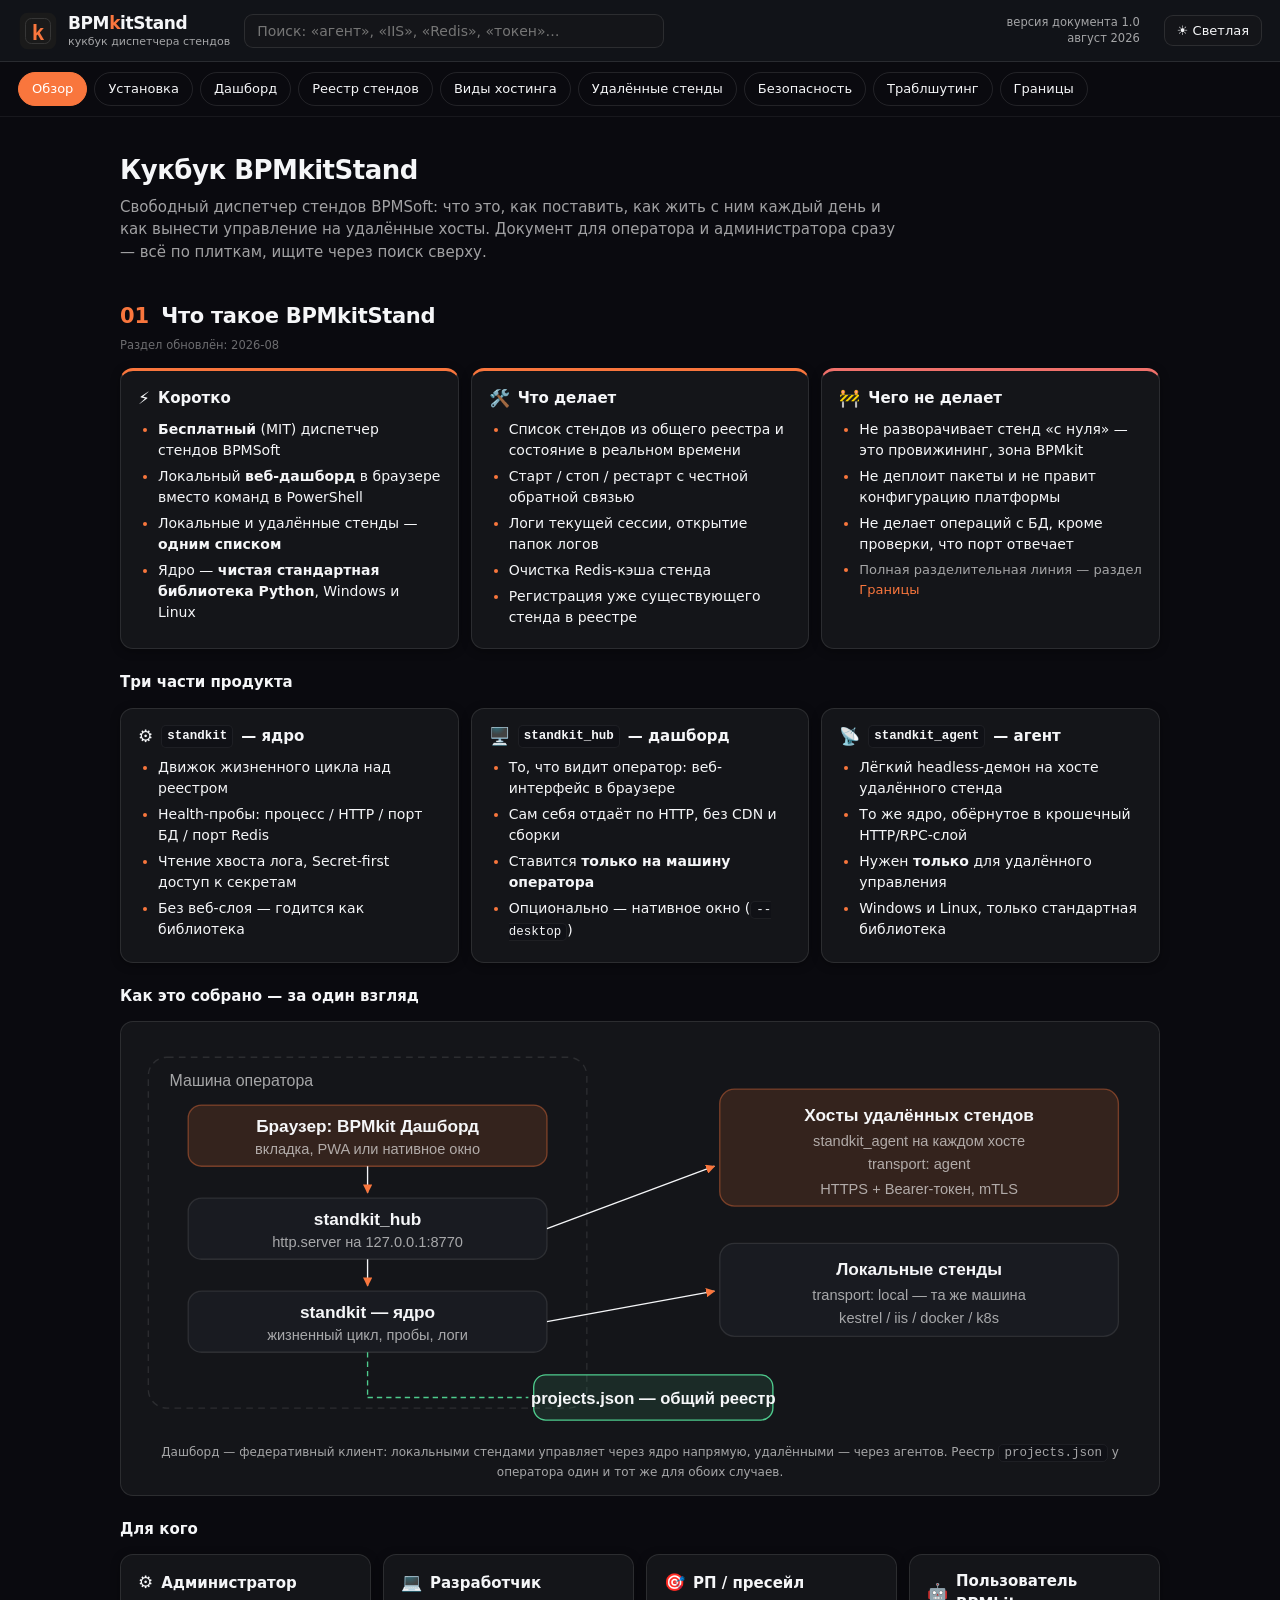
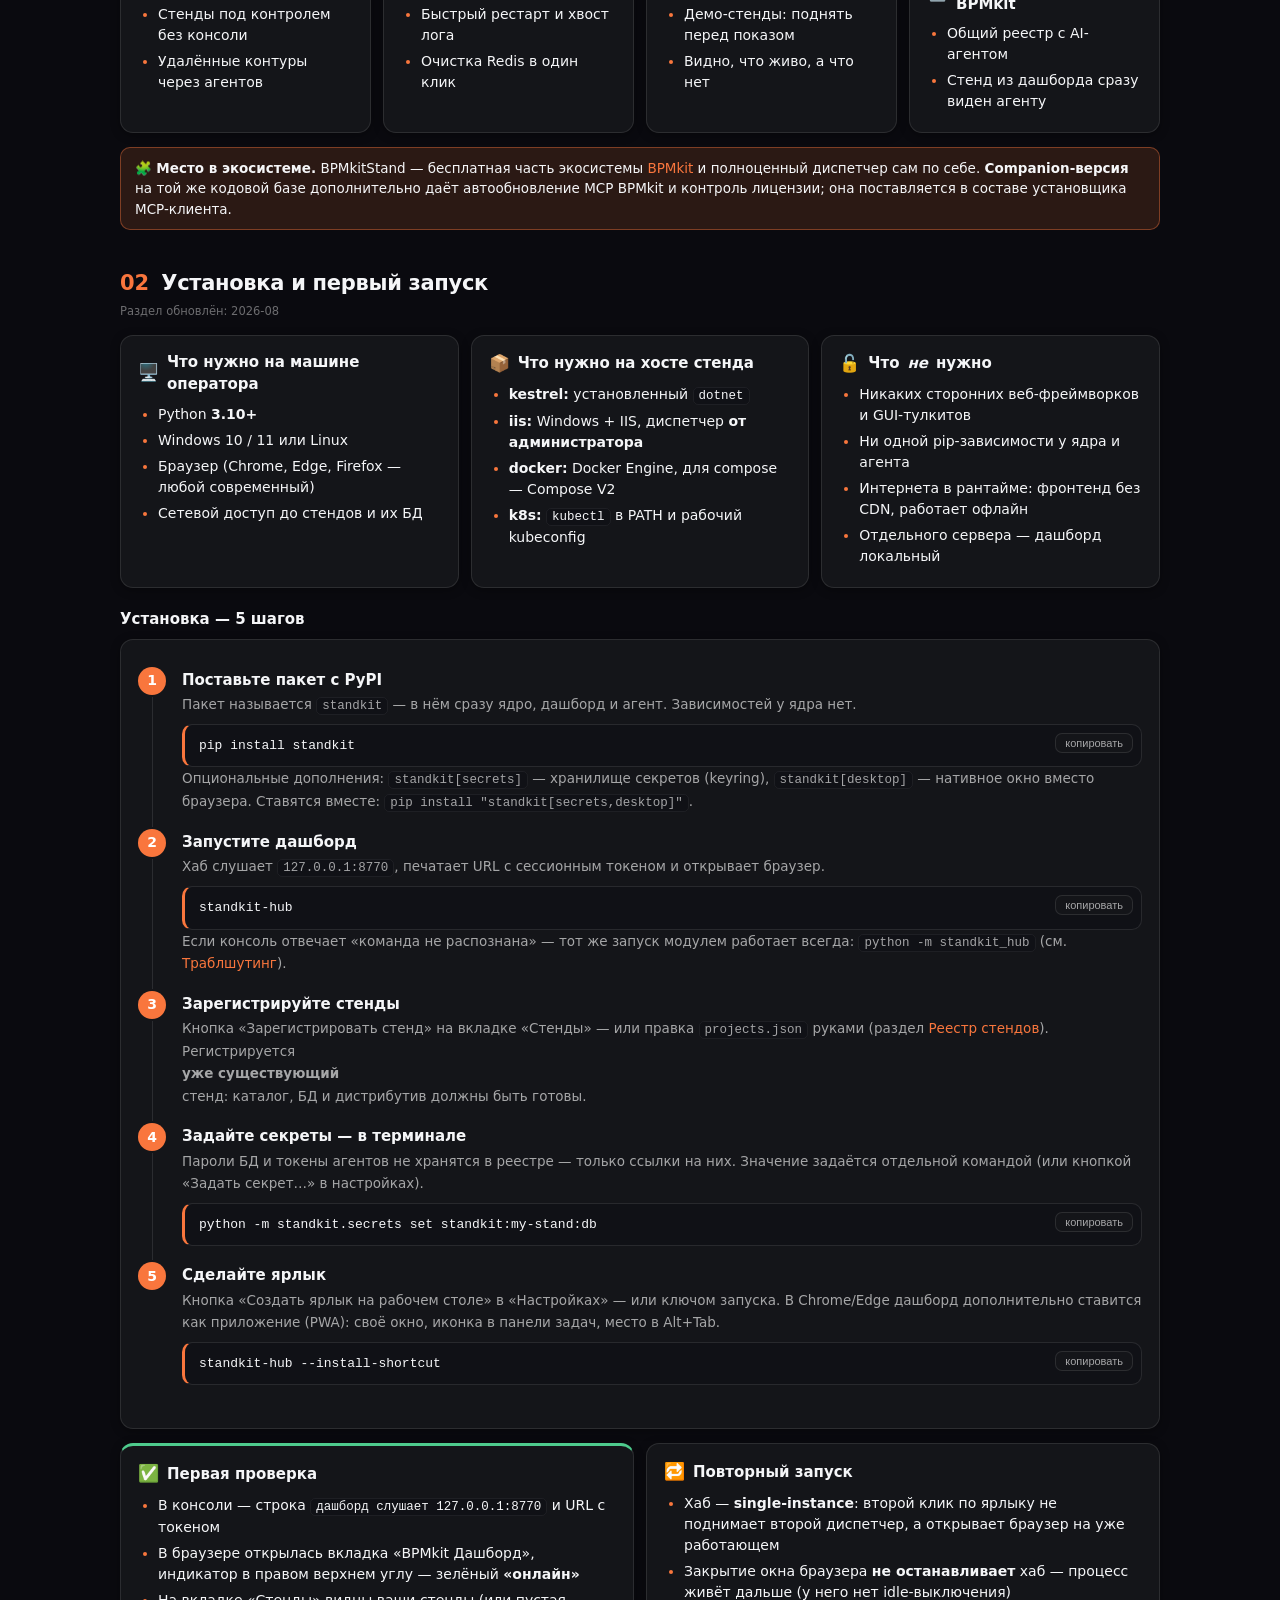
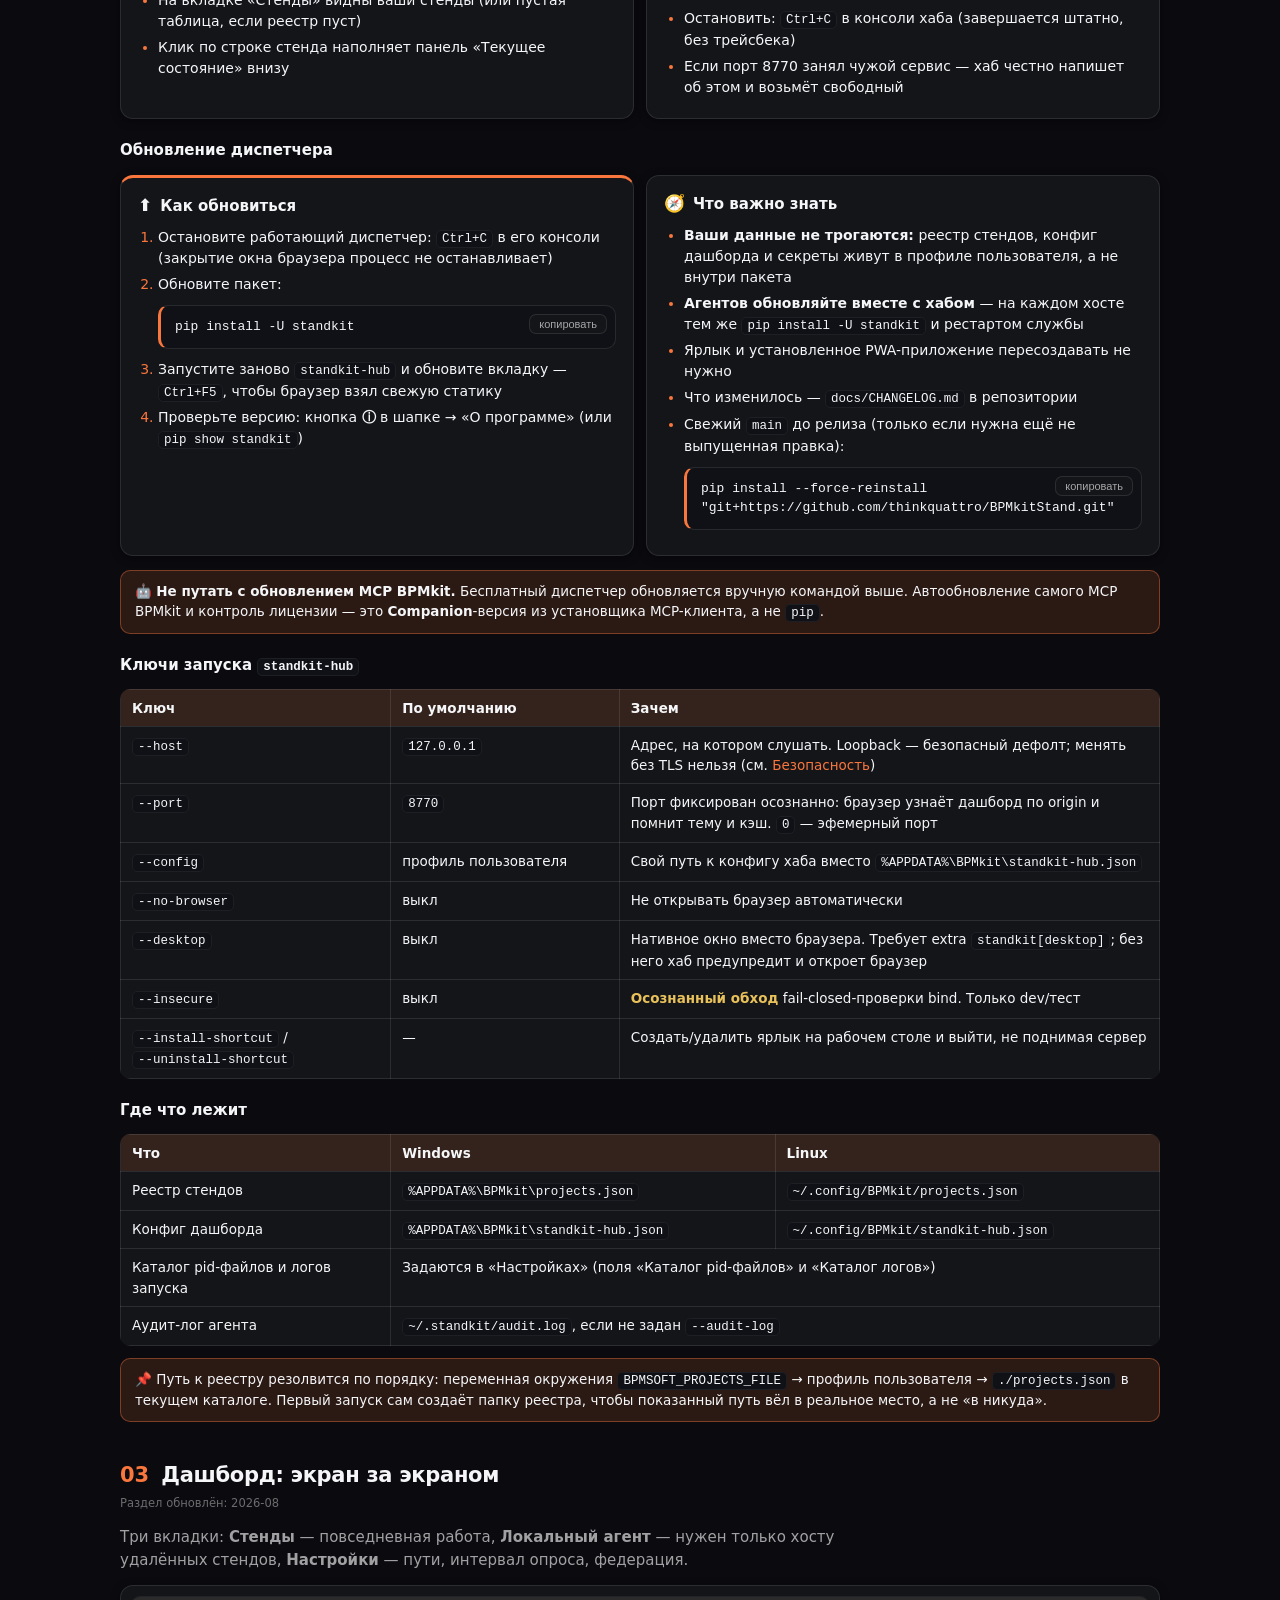
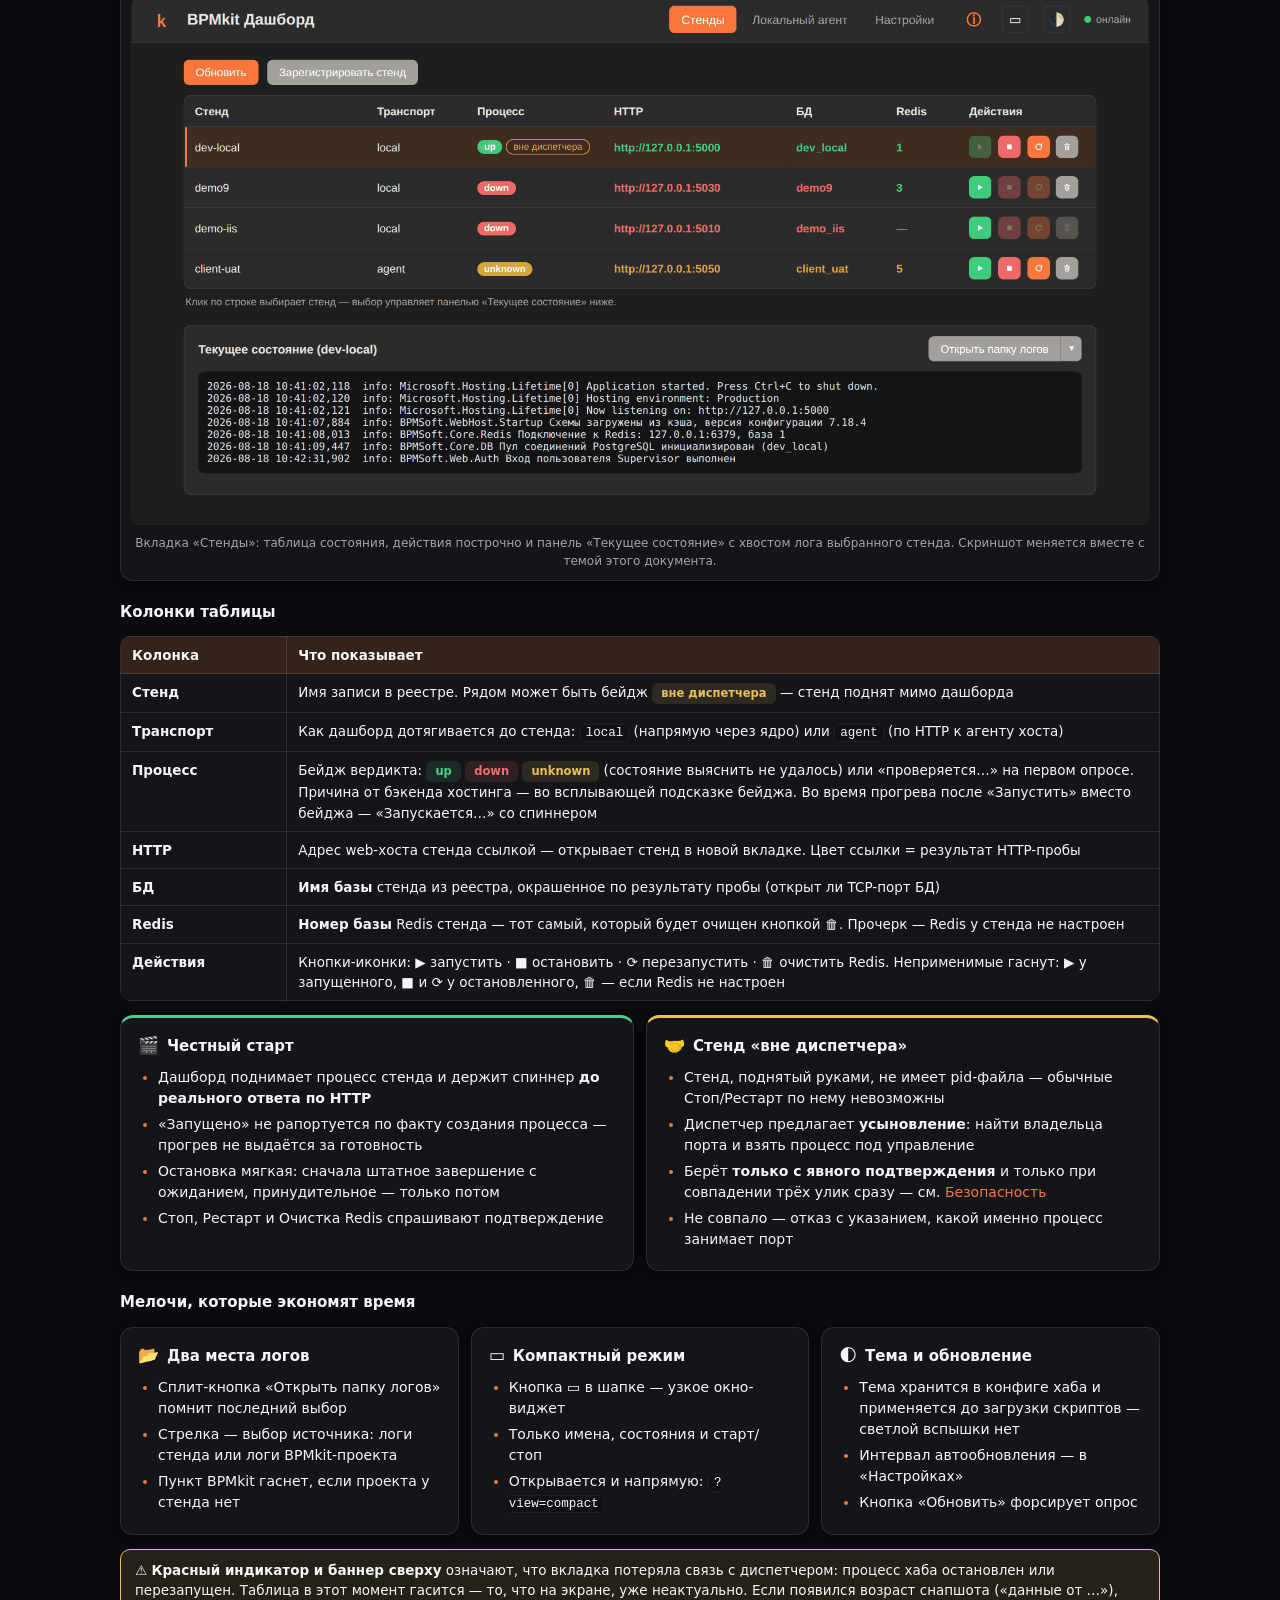
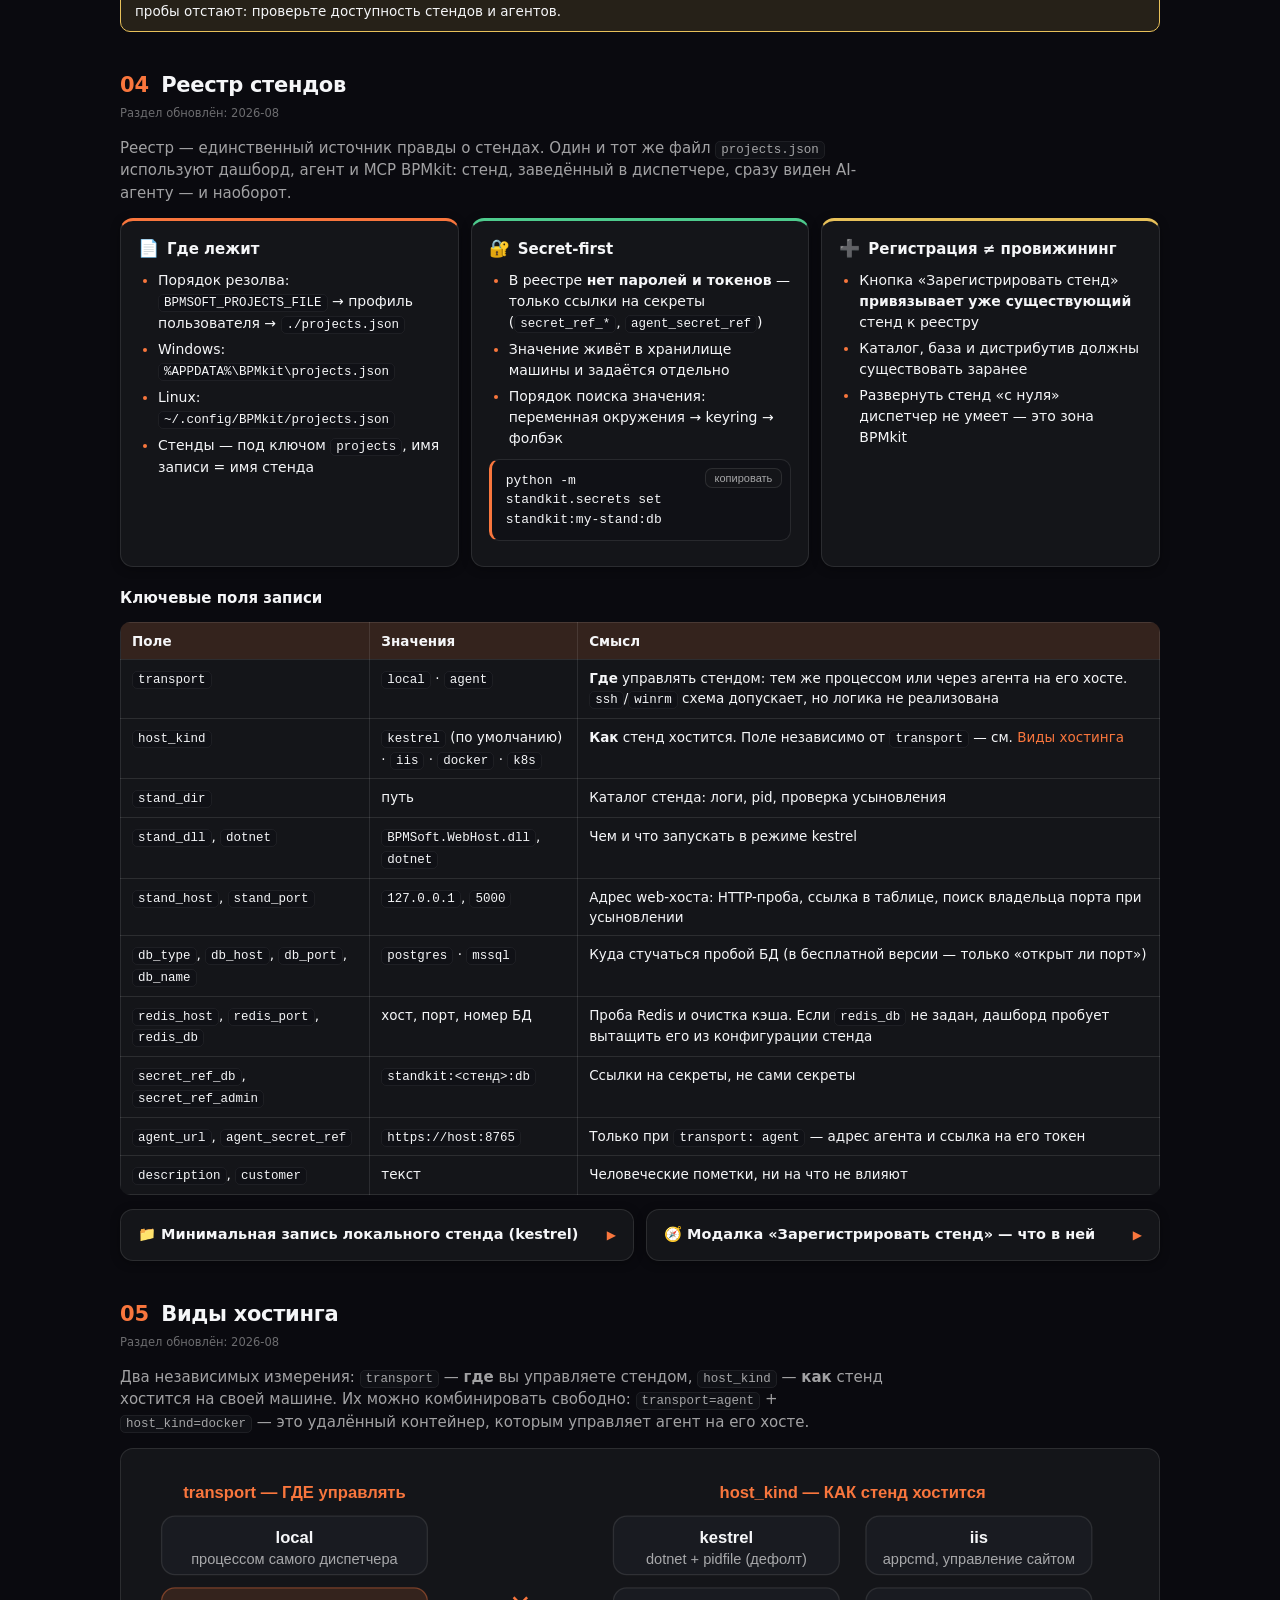
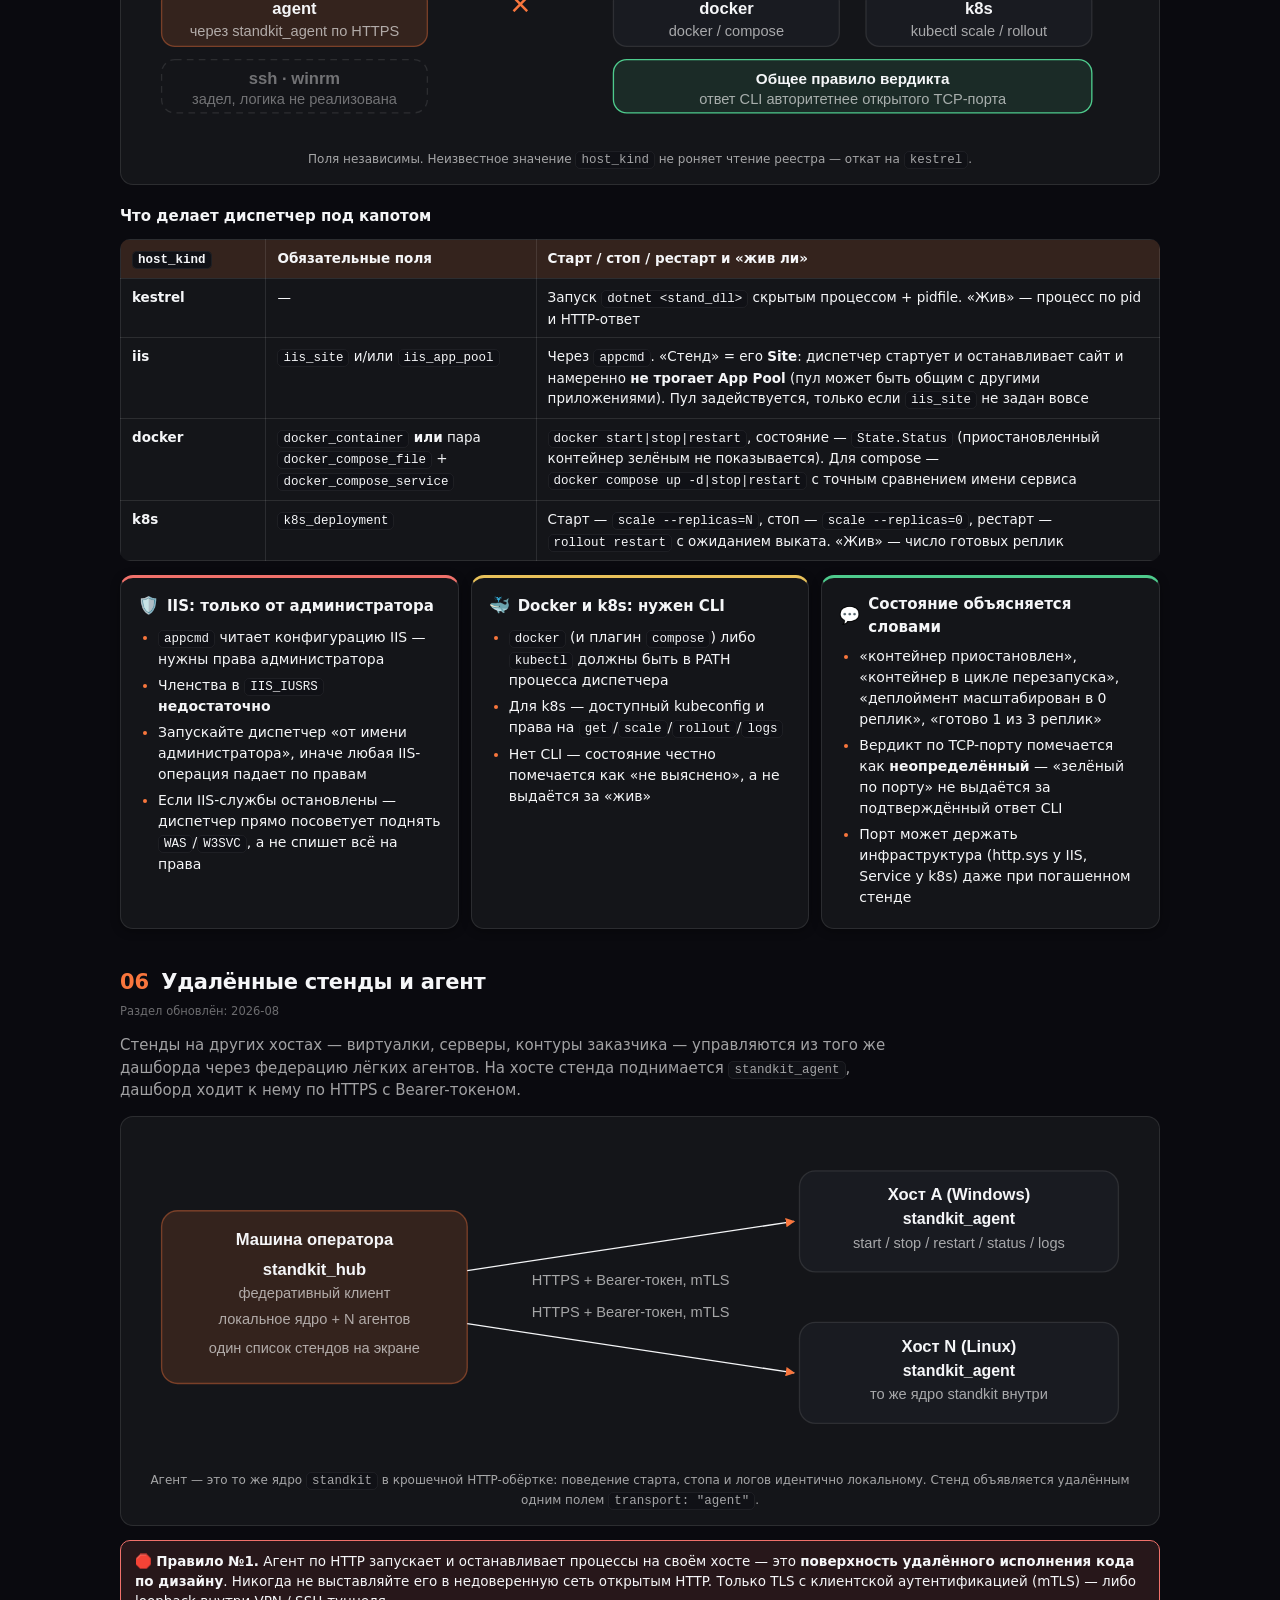
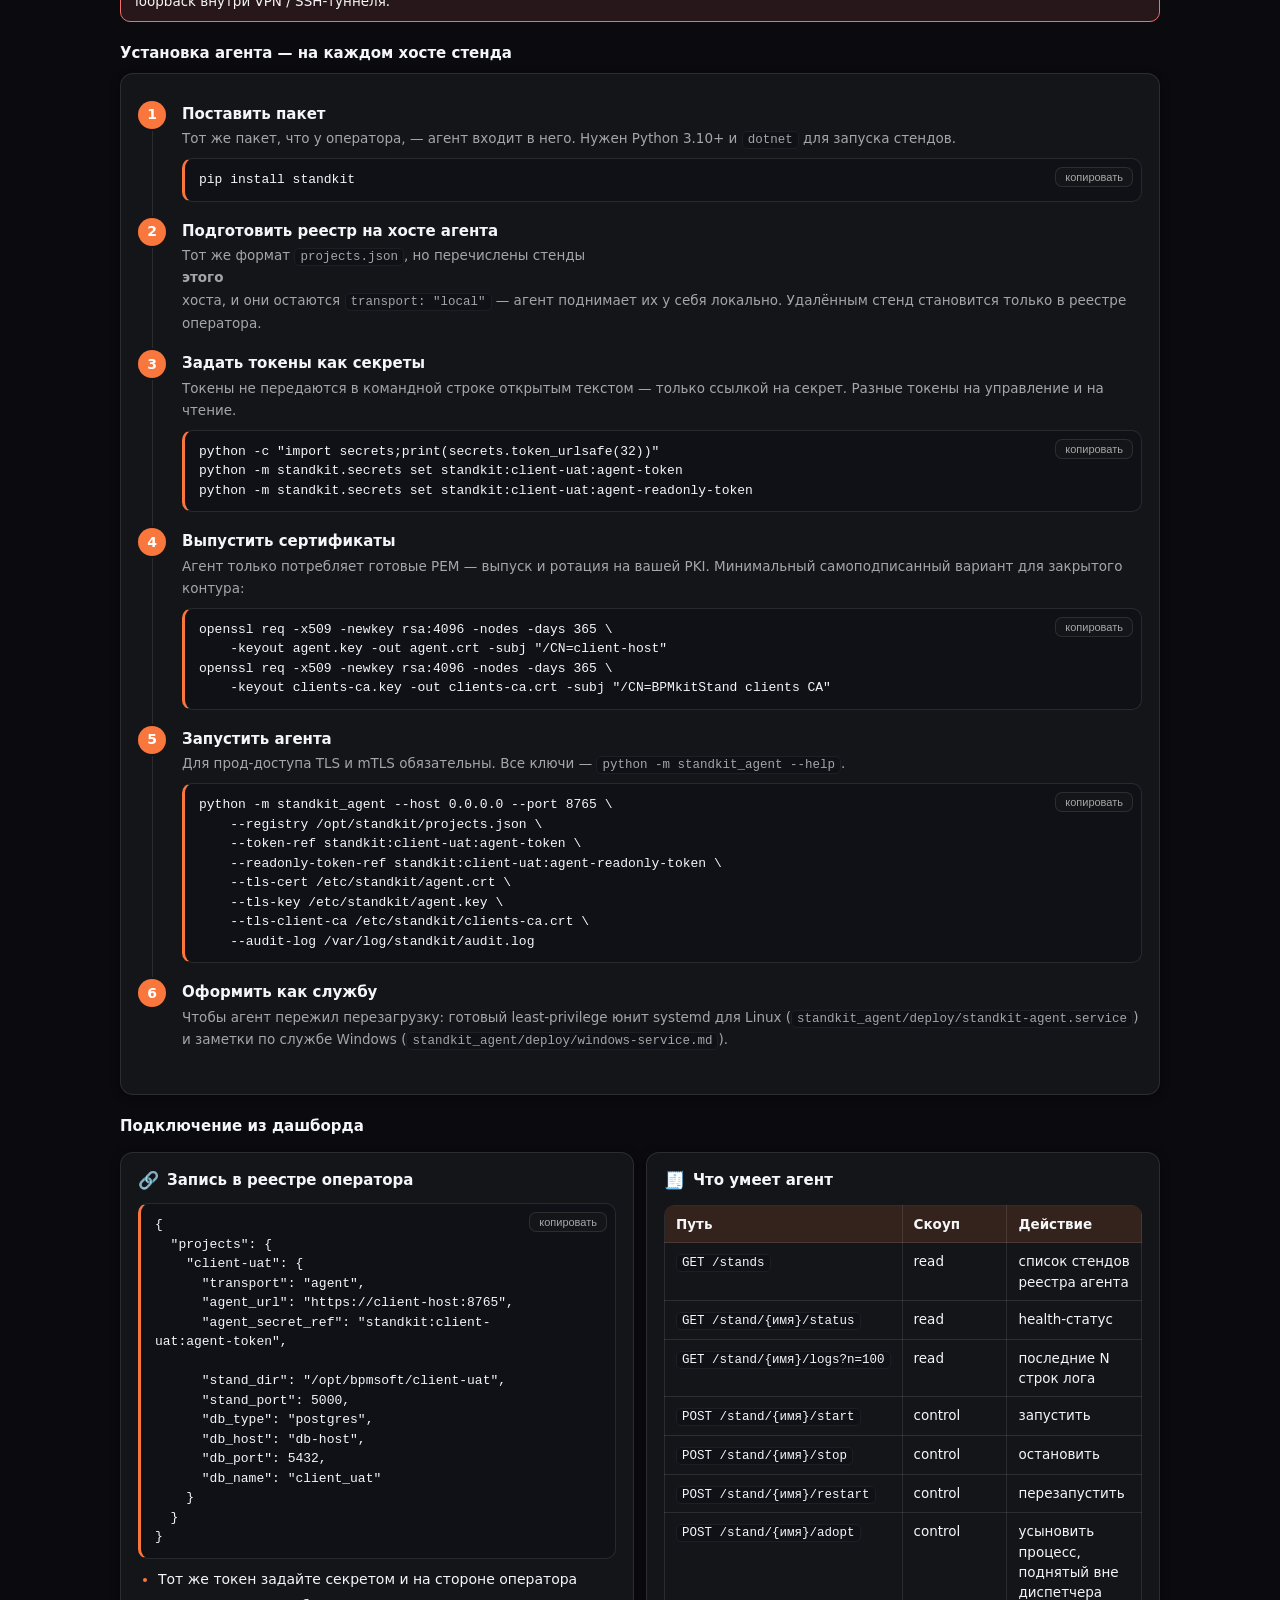
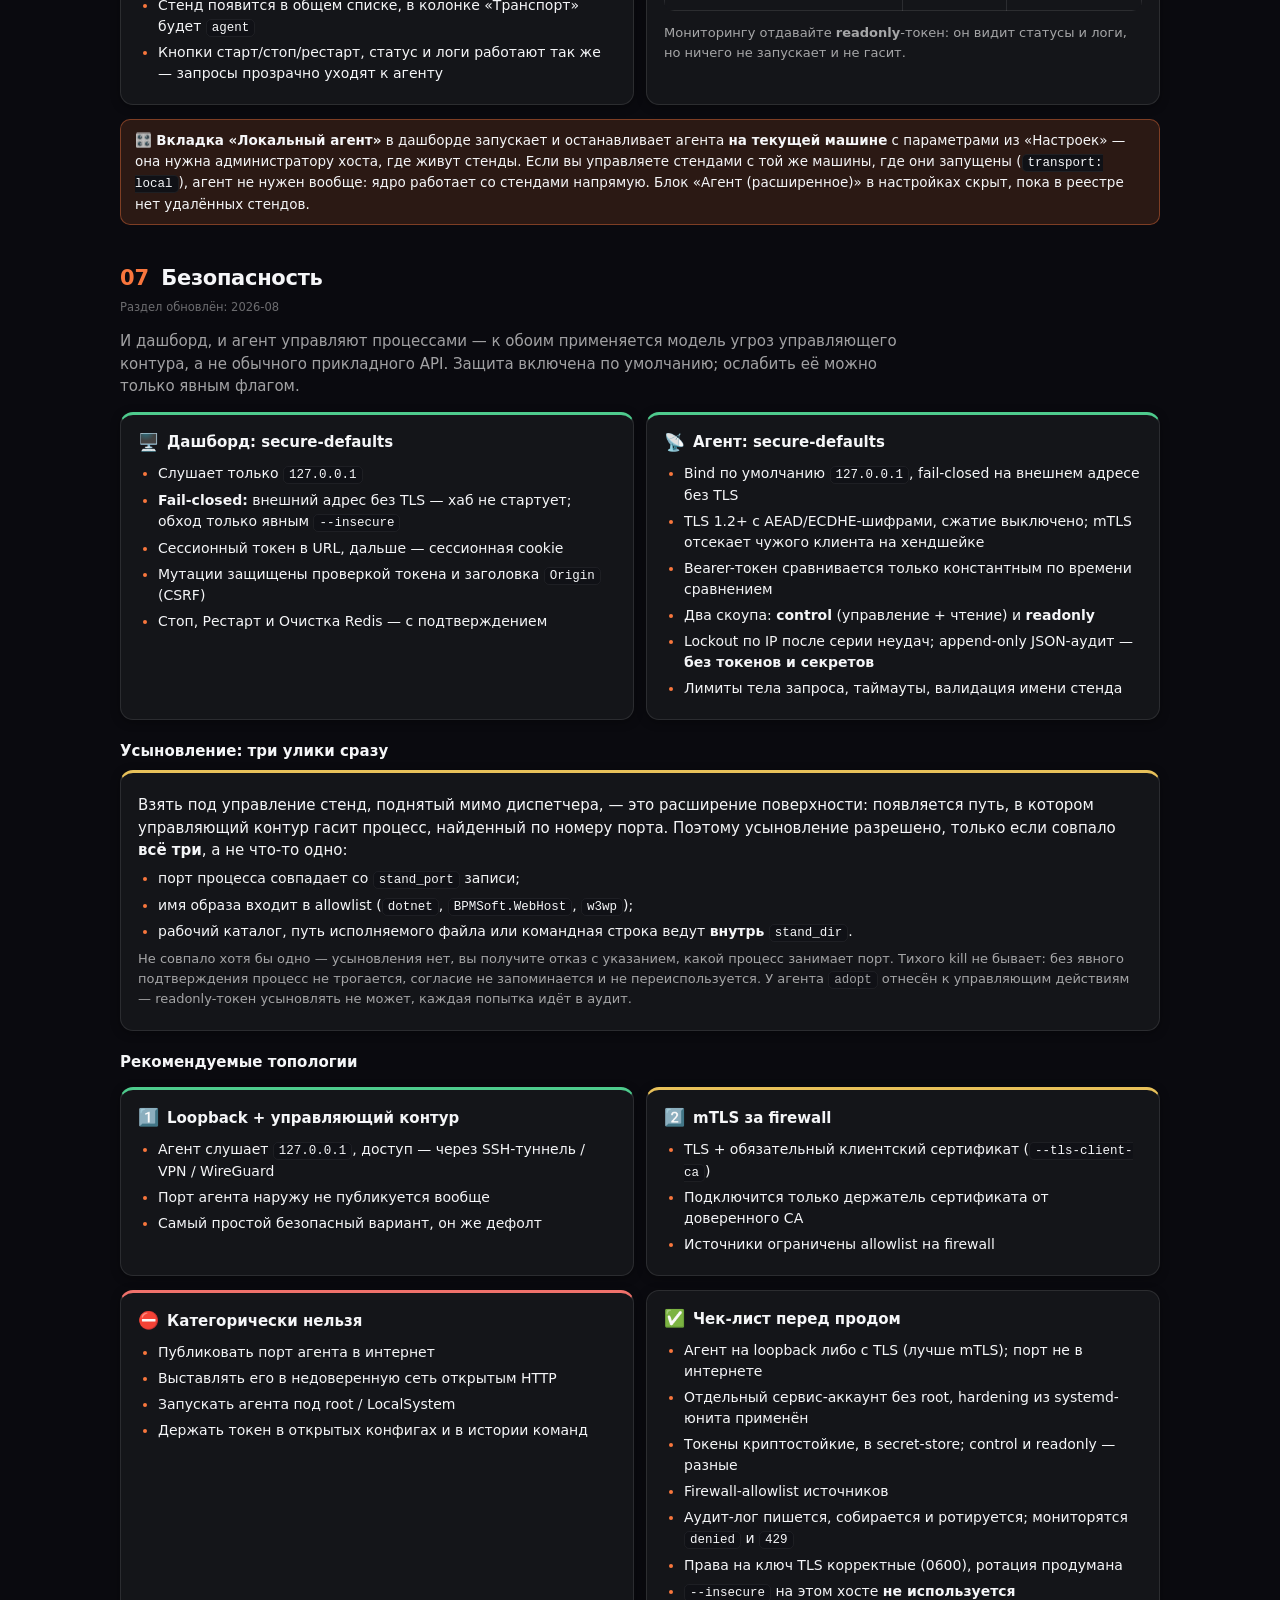
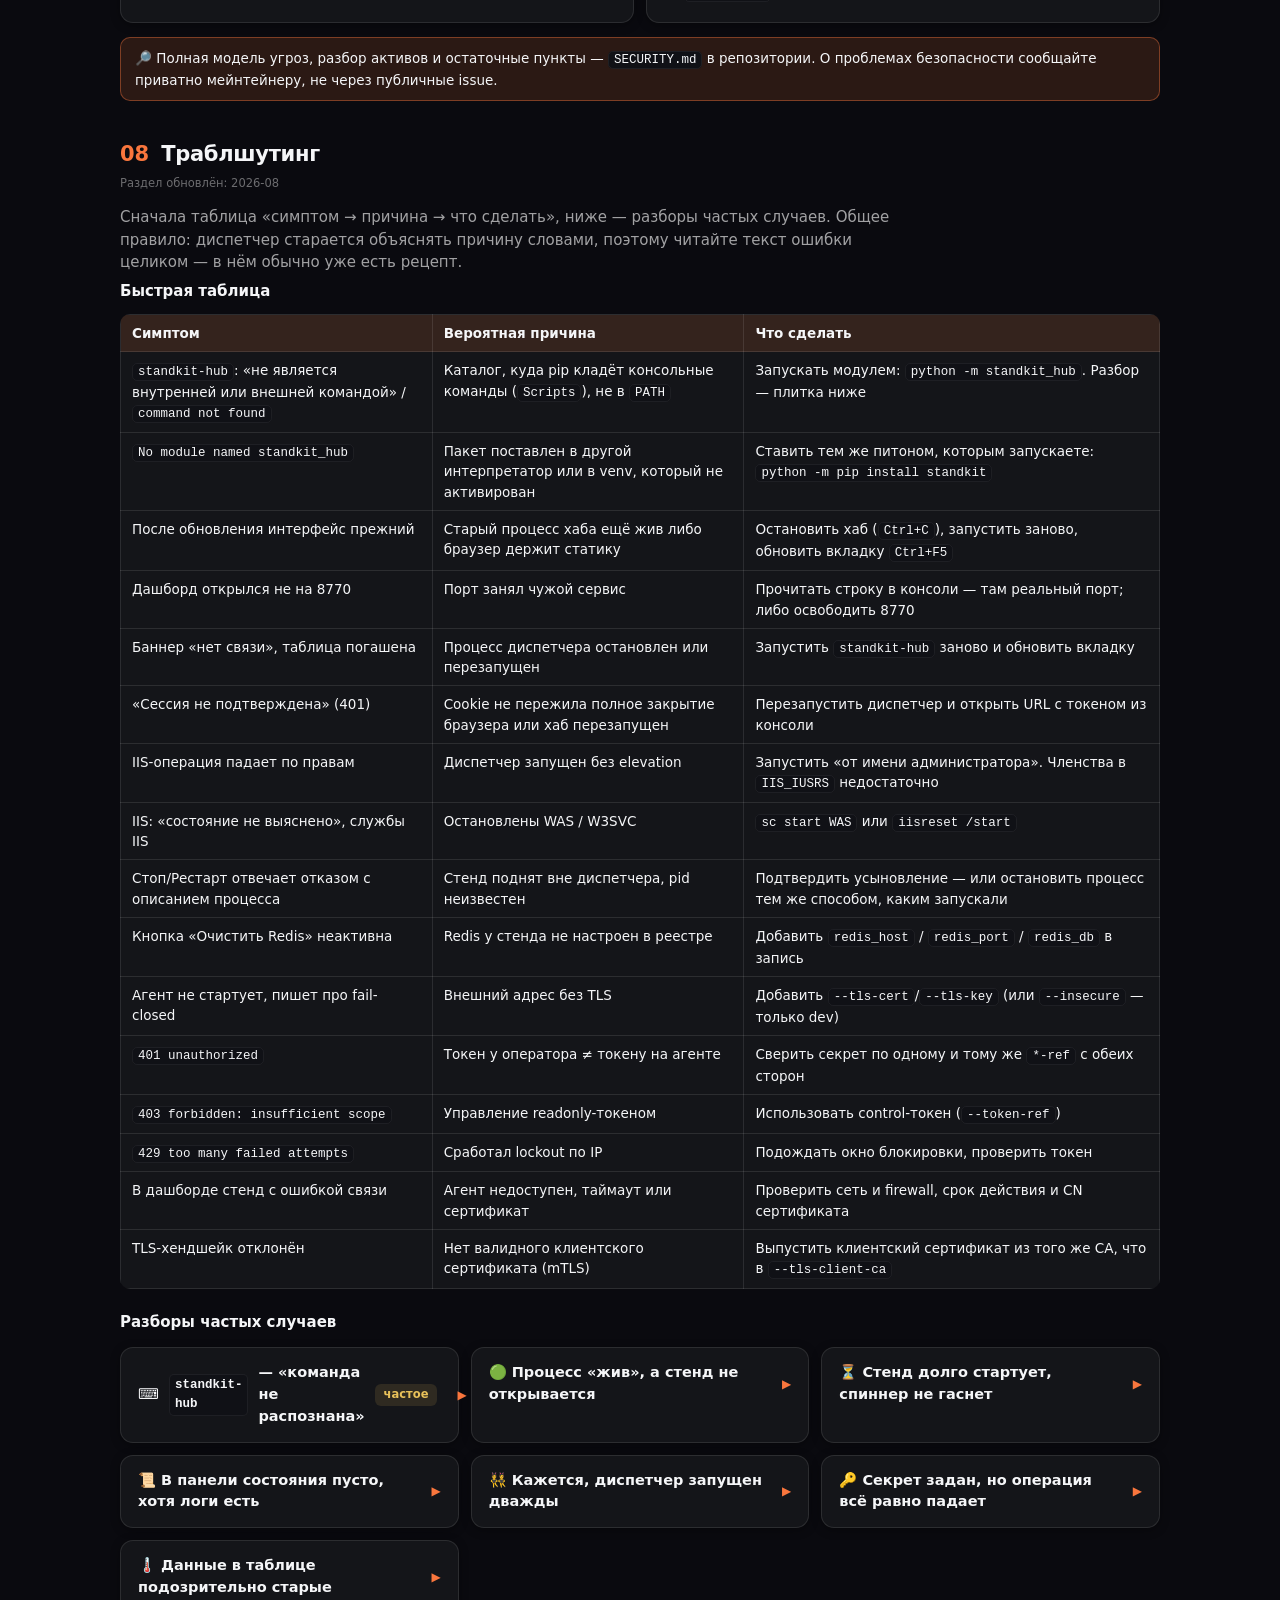
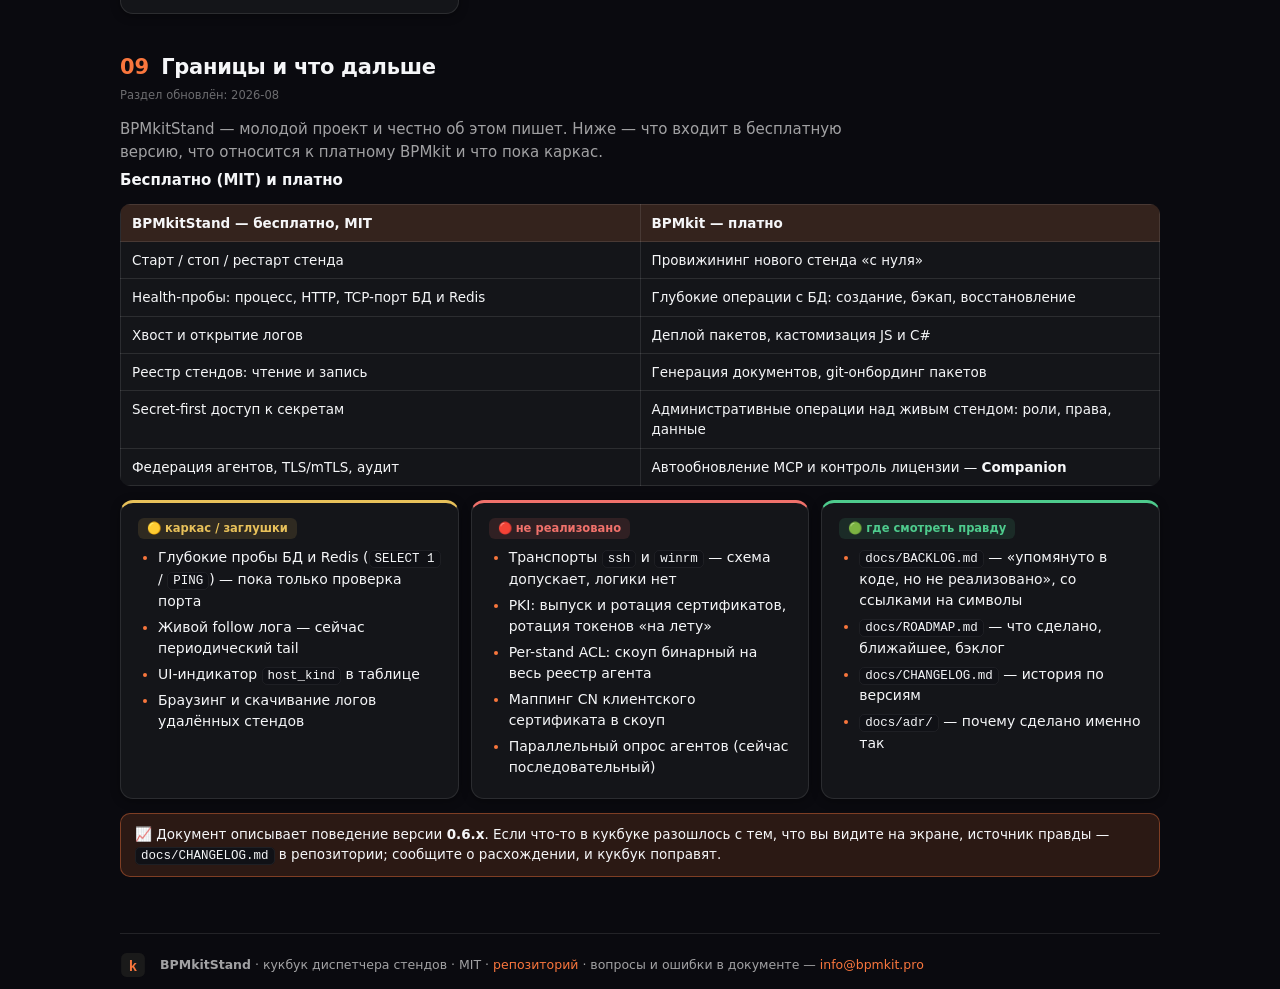
==== docs/cookbook.html @ 2d93d3b9 "docs: кукбук BPMkitStand (docs/cookbook.html) + установка с PyPI в README Standalone-документ в фирм" ====
<!DOCTYPE html>
<html lang="ru" data-theme="dark">
<head>
<meta charset="UTF-8">
<meta name="viewport" content="width=device-width, initial-scale=1">
<title>BPMkitStand — кукбук</title>
<!--
  ═══════════════════════════════════════════════════════════════════
  ПАМЯТКА РЕДАКТОРУ (не видна читателю)

  Standalone-документ: один файл, без внешних зависимостей и CDN.
  Стиль и разметка — те же, что у кукбука пользователя BPMkit
  (BPMkit/docs/cookbook.html): один и тот же набор токенов и классов.

  Каждый раздел — <section class="sec" id="<id>" data-updated="ГГГГ-ММ">.
  Смысловые блоки внутри раздела — плитки: <div class="tile"> или
  раскрываемые <details class="tile">.

  Как править:
  1. Найдите раздел по маркеру  ▼▼▼ SECTION: <id> ▼▼▼  (поиск по файлу).
  2. Внесите правку, обновите data-updated (ГГГГ-ММ) — дата видна читателю.
  3. Новый раздел: скопируйте блок section + пункт в <nav id="chipnav">
     (href="#<id>").
  4. Версия документа — кнопка id="docmeta" в шапке + окно SECTION: modal
     (там же контакты и история изменений).
  5. Фирменные токены — в :root (бренд BPMkit: графит + оранжевый #F9763D).
  6. Блок <div class="prompt"> получает кнопку «копировать» автоматически —
     кладите туда команды и JSON-фрагменты.

  Источники правды при обновлении (репозиторий BPMkitStand):
  README.md · docs/ARCHITECTURE.md · docs/HOSTING.md · docs/REMOTE_STANDS.md
  SECURITY.md · docs/ROADMAP.md · docs/BACKLOG.md · docs/CHANGELOG.md
  ═══════════════════════════════════════════════════════════════════
-->
<style>
  /* ── Токены бренда BPMkit ── */
  :root{
    --bg:#0A0A0F; --bg2:#111318; --panel:#141519; --panel2:#191b21;
    --text:#F5F6F8; --muted:rgba(255,255,255,.62); --dim:rgba(255,255,255,.4);
    --line:rgba(255,255,255,.10); --line2:rgba(255,255,255,.06);
    --accent:#F9763D; --accent-dim:rgba(249,118,61,.14); --accent-line:rgba(249,118,61,.4);
    --code-bg:#101116; --ok:#4ecb8d; --ok-bg:rgba(78,203,141,.12);
    --warn:#e8c15a; --warn-bg:rgba(232,193,90,.12);
    --stop:#f0716b; --stop-bg:rgba(240,113,107,.12);
    --shadow:0 2px 10px rgba(0,0,0,.35);
  }
  [data-theme="light"]{
    --bg:#f6f6f7; --bg2:#ffffff; --panel:#ffffff; --panel2:#fafafa;
    --text:#1a1c22; --muted:#5c6068; --dim:#9a9ea6;
    --line:#e3e4e8; --line2:#ededf0;
    --accent:#e55f1f; --accent-dim:rgba(233,105,44,.10); --accent-line:rgba(233,105,44,.45);
    --code-bg:#f1f2f4; --ok:#1c8f5a; --ok-bg:rgba(28,143,90,.10);
    --warn:#9a7414; --warn-bg:rgba(200,158,40,.12);
    --stop:#c73a32; --stop-bg:rgba(199,58,50,.09);
    --shadow:0 1px 4px rgba(20,20,30,.10);
  }
  *{box-sizing:border-box;margin:0;padding:0}
  html{scroll-behavior:smooth}
  body{background:var(--bg);color:var(--text);line-height:1.5;font-size:15px;
    font-family:Inter,"Segoe UI",system-ui,-apple-system,sans-serif;-webkit-font-smoothing:antialiased}
  a{color:var(--accent);text-decoration:none}
  a:hover{text-decoration:underline}
  ::selection{background:rgba(249,118,61,.3)}

  /* ── Шапка ── */
  header.top{position:sticky;top:0;z-index:30;display:flex;align-items:center;gap:14px;
    padding:10px 18px;background:var(--bg2);border-bottom:1px solid var(--line)}
  .logo{display:flex;align-items:center;gap:10px;flex-shrink:0}
  .logo svg{display:block}
  .logo .lt{font-weight:600;font-size:17px;letter-spacing:-.4px;white-space:nowrap}
  .logo .lt b{color:var(--accent);font-weight:600}
  .logo .sub{font-size:11px;color:var(--muted);display:block;margin-top:-2px}
  #filter{flex:1;max-width:420px;padding:8px 12px;border:1px solid var(--line);border-radius:9px;
    background:var(--panel);color:var(--text);font-size:14px;font-family:inherit}
  #filter:focus{outline:none;border-color:var(--accent-line)}
  #filterInfo{font-size:12px;color:var(--muted);white-space:nowrap}
  #docmeta{margin-left:auto;font-size:11.5px;color:var(--muted);text-align:right;line-height:1.35;
    background:none;border:1px solid transparent;border-radius:9px;padding:4px 9px;cursor:pointer;font-family:inherit}
  #docmeta:hover{border-color:var(--accent-line);color:var(--accent)}

  /* ── Модальное окно «О документе» ── */
  #modalOverlay{position:fixed;inset:0;z-index:50;background:rgba(0,0,0,.55);
    display:none;align-items:center;justify-content:center;padding:20px}
  #modalOverlay.open{display:flex}
  #modal{background:var(--panel);border:1px solid var(--line);border-radius:16px;
    max-width:560px;width:100%;max-height:85vh;overflow-y:auto;padding:22px 24px;box-shadow:0 8px 40px rgba(0,0,0,.5)}
  #modal h2{font-size:18px;display:flex;align-items:center;gap:10px}
  #modal .mclose{margin-left:auto;border:1px solid var(--line);background:none;color:var(--muted);
    border-radius:8px;width:30px;height:30px;cursor:pointer;font-size:15px;font-family:inherit}
  #modal .mclose:hover{color:var(--accent);border-color:var(--accent-line)}
  #modal .mver{font-size:12.5px;color:var(--muted);margin:4px 0 14px}
  #modal .mrow{display:flex;gap:10px;align-items:baseline;padding:7px 0;border-top:1px solid var(--line2);font-size:14px}
  #modal .mrow .mk{color:var(--muted);width:110px;flex-shrink:0;font-size:13px}
  #modal h3{margin:18px 0 6px;font-size:14px}
  #themeBtn{border:1px solid var(--line);background:var(--panel);color:var(--text);
    border-radius:9px;padding:7px 12px;cursor:pointer;font-size:13px;font-family:inherit;flex-shrink:0}
  #themeBtn:hover{border-color:var(--accent-line)}

  /* ── Чип-навигация ── */
  #chipnav{position:sticky;top:55px;z-index:25;display:flex;flex-wrap:wrap;gap:7px;
    padding:10px 18px;background:var(--bg);border-bottom:1px solid var(--line2)}
  #chipnav a{padding:6px 13px;border:1px solid var(--line);border-radius:999px;
    color:var(--text);font-size:13px;white-space:nowrap}
  #chipnav a:hover{border-color:var(--accent-line);text-decoration:none}
  #chipnav a.active{background:var(--accent);border-color:var(--accent);color:#fff}
  #chipnav a.hidden{display:none}

  /* ── Каркас ── */
  main{max-width:1080px;margin:0 auto;padding:8px 20px 80px}
  section.sec{margin-top:38px;scroll-margin-top:110px}
  section.sec.hidden,.tile.hidden{display:none}
  h1{font-size:26px;letter-spacing:-.5px;margin:26px 0 6px}
  h2{font-size:21px;letter-spacing:-.3px;margin:0}
  h3{font-size:15px;margin:0 0 8px}
  .sechead{display:flex;align-items:baseline;gap:12px;flex-wrap:wrap;margin-bottom:4px}
  .sechead .num{color:var(--accent);font-weight:700;font-size:21px}
  .secmeta{font-size:11.5px;color:var(--dim);margin-bottom:14px}
  .lead{color:var(--muted);font-size:15px;max-width:780px}
  p{margin:6px 0}

  /* ── Сетки и плитки ── */
  .grid{display:grid;gap:12px;margin:14px 0}
  .g2{grid-template-columns:repeat(auto-fit,minmax(300px,1fr))}
  .g3{grid-template-columns:repeat(auto-fit,minmax(240px,1fr))}
  .g4{grid-template-columns:repeat(auto-fit,minmax(210px,1fr))}
  .tile{background:var(--panel);border:1px solid var(--line);border-radius:13px;
    padding:15px 17px;box-shadow:var(--shadow)}
  .tile h3{display:flex;align-items:center;gap:8px}
  .tile .ico{font-size:17px}
  .tile ul,.tile ol{margin:6px 0 2px;padding-left:20px}
  .tile li{margin:5px 0;font-size:14px}
  .tile li::marker{color:var(--accent)}
  .tile .tmuted{color:var(--muted);font-size:13px}
  .tile.ok{border-top:3px solid var(--ok)}
  .tile.warn{border-top:3px solid var(--warn)}
  .tile.stop{border-top:3px solid var(--stop)}
  .tile.acc{border-top:3px solid var(--accent)}

  /* раскрываемые плитки */
  details.tile{padding:0}
  details.tile summary{list-style:none;cursor:pointer;padding:14px 17px;display:flex;
    align-items:center;gap:10px;font-weight:600;font-size:14.5px}
  details.tile summary::-webkit-details-marker{display:none}
  details.tile summary .chev{margin-left:auto;color:var(--accent);transition:transform .15s;font-size:12px}
  details.tile[open] summary .chev{transform:rotate(90deg)}
  details.tile summary .badge{margin-left:auto}
  details.tile summary .badge+.chev{margin-left:10px}
  details.tile .body{padding:0 17px 14px}
  details.tile[open]{background:var(--panel2)}

  /* ── Бейджи ── */
  .badge{display:inline-block;font-size:11.5px;font-weight:600;border-radius:6px;
    padding:2px 9px;white-space:nowrap}
  .b-ok{background:var(--ok-bg);color:var(--ok)}
  .b-warn{background:var(--warn-bg);color:var(--warn)}
  .b-stop{background:var(--stop-bg);color:var(--stop)}
  .b-acc{background:var(--accent-dim);color:var(--accent)}

  /* ── Команды и фрагменты конфигов ── */
  .prompt{position:relative;background:var(--code-bg);border:1px solid var(--line);
    border-left:3px solid var(--accent);border-radius:10px;padding:11px 90px 11px 14px;margin:10px 0;
    font-family:"JetBrains Mono",Consolas,Menlo,monospace;font-size:13px;white-space:pre-wrap;color:var(--text)}
  .copyBtn{position:absolute;top:8px;right:8px;border:1px solid var(--line);border-radius:7px;
    background:var(--panel);color:var(--muted);font-size:11px;padding:3px 9px;cursor:pointer;font-family:Inter,sans-serif}
  .copyBtn:hover{color:var(--accent);border-color:var(--accent-line)}
  code{background:var(--code-bg);border:1px solid var(--line2);border-radius:5px;
    padding:1px 5px;font-size:12.5px;font-family:Consolas,Menlo,monospace}

  /* ── Таблицы ── */
  .twrap{overflow-x:auto;margin:12px 0}
  table{border-collapse:collapse;width:100%;font-size:13.5px;background:var(--panel);
    border-radius:10px;overflow:hidden}
  th,td{border:1px solid var(--line);padding:8px 11px;text-align:left;vertical-align:top}
  th{background:var(--accent-dim);color:var(--text);font-weight:600}
  td .y{color:var(--ok);font-weight:600}
  td .n{color:var(--dim)}
  td .p{color:var(--warn);font-weight:600}
  td code{white-space:nowrap}

  /* ── Шаги-таймлайн ── */
  .steps{counter-reset:st;display:flex;flex-direction:column;gap:0;margin:12px 0}
  .steps .st{position:relative;padding:2px 0 16px 44px}
  .steps .st::before{counter-increment:st;content:counter(st);position:absolute;left:0;top:0;
    width:28px;height:28px;border-radius:50%;background:var(--accent);color:#fff;font-weight:700;
    font-size:14px;display:flex;align-items:center;justify-content:center}
  .steps .st::after{content:"";position:absolute;left:13.5px;top:30px;bottom:2px;width:1.5px;
    background:var(--line)}
  .steps .st:last-child::after{display:none}
  .steps .st b{display:block;margin-bottom:2px}
  .steps .st .tmuted{color:var(--muted);font-size:13.5px}
  .steps .st .prompt{margin:8px 0 0}

  /* ── Скриншоты (тема документа переключает картинку) ── */
  .shot{background:var(--panel);border:1px solid var(--line);border-radius:13px;
    padding:10px;margin:14px 0;box-shadow:var(--shadow)}
  .shot img{display:block;width:100%;height:auto;border-radius:9px;border:1px solid var(--line2)}
  .shot img.light{display:none}
  [data-theme="light"] .shot img.dark{display:none}
  [data-theme="light"] .shot img.light{display:block}
  .shot .cap{font-size:12px;color:var(--muted);margin-top:9px;text-align:center}
  .shot.narrow img{max-width:420px;margin:0 auto}

  /* ── Диаграммы ── */
  .diagram{background:var(--panel);border:1px solid var(--line);border-radius:13px;
    padding:14px;margin:14px 0;overflow-x:auto}
  .diagram svg{display:block;min-width:640px;width:100%;height:auto}
  .diagram .cap{font-size:12px;color:var(--muted);margin-top:8px;text-align:center}

  mark.hl{background:var(--accent);color:#fff;border-radius:3px;padding:0 2px}
  .note{font-size:13.5px;background:var(--accent-dim);border:1px solid var(--accent-line);
    border-radius:10px;padding:10px 14px;margin:12px 0}
  .note.stopnote{background:var(--stop-bg);border-color:var(--stop)}
  .note.warnnote{background:var(--warn-bg);border-color:var(--warn)}
  footer{margin-top:56px;padding:18px 0 6px;border-top:1px solid var(--line);
    font-size:12.5px;color:var(--muted);display:flex;align-items:center;gap:14px;flex-wrap:wrap}

  @media (max-width:760px){
    header.top{flex-wrap:wrap}
    #filter{order:5;max-width:none;flex-basis:100%}
    #docmeta br{display:none}
  }
</style>
</head>
<body>

<header class="top">
  <div class="logo">
    <svg width="40" height="40" viewBox="0 0 96 96" aria-label="BPMkit">
      <rect x="4" y="4" width="88" height="88" rx="20" fill="#1a1a1a"/>
      <rect x="18" y="18" width="60" height="60" rx="14" fill="none" stroke="#3d3d3d" stroke-width="2"/>
      <text x="48" y="70" font-family="Inter,Arial,sans-serif" font-size="52" font-weight="600" fill="#F9763D" text-anchor="middle">k</text>
    </svg>
    <div>
      <span class="lt">BPM<b>k</b>itStand</span>
      <span class="sub">кукбук диспетчера стендов</span>
    </div>
  </div>
  <input id="filter" type="search" placeholder="Поиск: «агент», «IIS», «Redis», «токен»…" autocomplete="off">
  <span id="filterInfo"></span>
  <button id="docmeta" title="О документе: версия, контакты, история">версия документа 1.0<br>август 2026</button>
  <button id="themeBtn" title="Переключить тему">☀️ Светлая</button>
</header>

<nav id="chipnav">
  <a href="#about">Обзор</a>
  <a href="#start">Установка</a>
  <a href="#dashboard">Дашборд</a>
  <a href="#registry">Реестр стендов</a>
  <a href="#hosting">Виды хостинга</a>
  <a href="#remote">Удалённые стенды</a>
  <a href="#security">Безопасность</a>
  <a href="#trouble">Траблшутинг</a>
  <a href="#limits">Границы</a>
</nav>

<main>

<h1>Кукбук BPMkitStand</h1>
<p class="lead">Свободный диспетчер стендов BPMSoft: что это, как поставить, как жить с ним каждый день
и как вынести управление на удалённые хосты. Документ для оператора и администратора сразу —
всё по плиткам, ищите через поиск сверху.</p>

<!-- ▼▼▼ SECTION: about ▼▼▼ -->
<section class="sec" id="about" data-updated="2026-08">
<div class="sechead"><span class="num">01</span><h2>Что такое BPMkitStand</h2></div>
<div class="secmeta"></div>

<div class="grid g3">
  <div class="tile acc">
    <h3><span class="ico">⚡</span>Коротко</h3>
    <ul>
      <li><b>Бесплатный</b> (MIT) диспетчер стендов BPMSoft</li>
      <li>Локальный <b>веб-дашборд</b> в браузере вместо команд в PowerShell</li>
      <li>Локальные и удалённые стенды — <b>одним списком</b></li>
      <li>Ядро — <b>чистая стандартная библиотека Python</b>, Windows и Linux</li>
    </ul>
  </div>
  <div class="tile acc">
    <h3><span class="ico">🛠️</span>Что делает</h3>
    <ul>
      <li>Список стендов из общего реестра и состояние в реальном времени</li>
      <li>Старт / стоп / рестарт с честной обратной связью</li>
      <li>Логи текущей сессии, открытие папок логов</li>
      <li>Очистка Redis-кэша стенда</li>
      <li>Регистрация уже существующего стенда в реестре</li>
    </ul>
  </div>
  <div class="tile stop">
    <h3><span class="ico">🚧</span>Чего не делает</h3>
    <ul>
      <li>Не разворачивает стенд «с нуля» — это провижининг, зона BPMkit</li>
      <li>Не деплоит пакеты и не правит конфигурацию платформы</li>
      <li>Не делает операций с БД, кроме проверки, что порт отвечает</li>
      <li class="tmuted">Полная разделительная линия — раздел <a href="#limits">Границы</a></li>
    </ul>
  </div>
</div>

<h3 style="margin-top:22px">Три части продукта</h3>
<div class="grid g3">
  <div class="tile"><h3><span class="ico">⚙️</span><code>standkit</code> — ядро</h3>
    <ul><li>Движок жизненного цикла над реестром</li>
        <li>Health-пробы: процесс / HTTP / порт БД / порт Redis</li>
        <li>Чтение хвоста лога, Secret-first доступ к секретам</li>
        <li>Без веб-слоя — годится как библиотека</li></ul></div>
  <div class="tile"><h3><span class="ico">🖥️</span><code>standkit_hub</code> — дашборд</h3>
    <ul><li>То, что видит оператор: веб-интерфейс в браузере</li>
        <li>Сам себя отдаёт по HTTP, без CDN и сборки</li>
        <li>Ставится <b>только на машину оператора</b></li>
        <li>Опционально — нативное окно (<code>--desktop</code>)</li></ul></div>
  <div class="tile"><h3><span class="ico">📡</span><code>standkit_agent</code> — агент</h3>
    <ul><li>Лёгкий headless-демон на хосте удалённого стенда</li>
        <li>То же ядро, обёрнутое в крошечный HTTP/RPC-слой</li>
        <li>Нужен <b>только</b> для удалённого управления</li>
        <li>Windows и Linux, только стандартная библиотека</li></ul></div>
</div>

<h3 style="margin-top:22px">Как это собрано — за один взгляд</h3>
<div class="diagram">
<svg viewBox="0 0 760 300" xmlns="http://www.w3.org/2000/svg" font-family="Inter,sans-serif">
  <defs>
    <marker id="arrA" viewBox="0 0 10 10" refX="9" refY="5" markerWidth="7" markerHeight="7" orient="auto">
      <path d="M0,0 L10,5 L0,10 z" fill="#F9763D"/>
    </marker>
  </defs>
  <!-- машина оператора -->
  <rect x="10" y="16" width="330" height="264" rx="14" fill="none" stroke="var(--line)" stroke-dasharray="5 4"/>
  <text x="26" y="38" font-size="12" fill="var(--muted)">Машина оператора</text>
  <g font-size="13" font-weight="600" text-anchor="middle">
    <rect x="40" y="52" width="270" height="46" rx="10" fill="var(--accent-dim)" stroke="var(--accent-line)"/>
    <text x="175" y="72" fill="var(--text)">Браузер: BPMkit Дашборд</text>
    <text x="175" y="89" fill="var(--muted)" font-weight="400" font-size="11">вкладка, PWA или нативное окно</text>

    <rect x="40" y="122" width="270" height="46" rx="10" fill="var(--panel2)" stroke="var(--line)"/>
    <text x="175" y="142" fill="var(--text)">standkit_hub</text>
    <text x="175" y="159" fill="var(--muted)" font-weight="400" font-size="11">http.server на 127.0.0.1:8770</text>

    <rect x="40" y="192" width="270" height="46" rx="10" fill="var(--panel2)" stroke="var(--line)"/>
    <text x="175" y="212" fill="var(--text)">standkit — ядро</text>
    <text x="175" y="229" fill="var(--muted)" font-weight="400" font-size="11">жизненный цикл, пробы, логи</text>
  </g>
  <!-- реестр -->
  <g font-size="12.5" font-weight="600" text-anchor="middle">
    <rect x="300" y="255" width="180" height="34" rx="9" fill="var(--ok-bg)" stroke="var(--ok)"/>
    <text x="390" y="277" fill="var(--text)">projects.json — общий реестр</text>
  </g>
  <!-- хосты -->
  <g font-size="13" font-weight="600" text-anchor="middle">
    <rect x="440" y="40" width="300" height="88" rx="11" fill="var(--accent-dim)" stroke="var(--accent-line)"/>
    <text x="590" y="64" fill="var(--text)">Хосты удалённых стендов</text>
    <text x="590" y="83" fill="var(--muted)" font-weight="400" font-size="11">standkit_agent на каждом хосте</text>
    <text x="590" y="100" fill="var(--muted)" font-weight="400" font-size="11">transport: agent</text>
    <text x="590" y="119" fill="var(--muted)" font-weight="400" font-size="11">HTTPS + Bearer-токен, mTLS</text>

    <rect x="440" y="156" width="300" height="70" rx="11" fill="var(--panel2)" stroke="var(--line)"/>
    <text x="590" y="180" fill="var(--text)">Локальные стенды</text>
    <text x="590" y="199" fill="var(--muted)" font-weight="400" font-size="11">transport: local — та же машина</text>
    <text x="590" y="216" fill="var(--muted)" font-weight="400" font-size="11">kestrel / iis / docker / k8s</text>
  </g>
  <g stroke="var(--text)">
    <line x1="175" y1="98" x2="175" y2="118" marker-end="url(#arrA)"/>
    <line x1="175" y1="168" x2="175" y2="188" marker-end="url(#arrA)"/>
    <line x1="310" y1="145" x2="436" y2="98" marker-end="url(#arrA)"/>
    <line x1="310" y1="215" x2="436" y2="192" marker-end="url(#arrA)"/>
  </g>
  <line x1="175" y1="238" x2="175" y2="272" stroke="var(--ok)" stroke-dasharray="4 3"/>
  <line x1="175" y1="272" x2="296" y2="272" stroke="var(--ok)" stroke-dasharray="4 3"/>
</svg>
<div class="cap">Дашборд — федеративный клиент: локальными стендами управляет через ядро напрямую,
удалёнными — через агентов. Реестр <code>projects.json</code> у оператора один и тот же для обоих случаев.</div>
</div>

<h3 style="margin-top:22px">Для кого</h3>
<div class="grid g4">
  <div class="tile"><h3><span class="ico">⚙️</span>Администратор</h3>
    <ul><li>Стенды под контролем без консоли</li><li>Удалённые контуры через агентов</li></ul></div>
  <div class="tile"><h3><span class="ico">💻</span>Разработчик</h3>
    <ul><li>Быстрый рестарт и хвост лога</li><li>Очистка Redis в один клик</li></ul></div>
  <div class="tile"><h3><span class="ico">🎯</span>РП / пресейл</h3>
    <ul><li>Демо-стенды: поднять перед показом</li><li>Видно, что живо, а что нет</li></ul></div>
  <div class="tile"><h3><span class="ico">🤖</span>Пользователь BPMkit</h3>
    <ul><li>Общий реестр с AI-агентом</li><li>Стенд из дашборда сразу виден агенту</li></ul></div>
</div>

<div class="note">🧩 <b>Место в экосистеме.</b> BPMkitStand — бесплатная часть экосистемы
<a href="https://bpmkit.pro" target="_blank" rel="noopener">BPMkit</a> и полноценный диспетчер сам по себе.
<b>Companion-версия</b> на той же кодовой базе дополнительно даёт автообновление MCP BPMkit
и контроль лицензии; она поставляется в составе установщика MCP-клиента.</div>
</section>
<!-- ▲▲▲ END SECTION: about ▲▲▲ -->

<!-- ▼▼▼ SECTION: start ▼▼▼ -->
<section class="sec" id="start" data-updated="2026-08">
<div class="sechead"><span class="num">02</span><h2>Установка и первый запуск</h2></div>
<div class="secmeta"></div>

<div class="grid g3">
  <div class="tile">
    <h3><span class="ico">🖥️</span>Что нужно на машине оператора</h3>
    <ul>
      <li>Python <b>3.10+</b></li>
      <li>Windows 10 / 11 или Linux</li>
      <li>Браузер (Chrome, Edge, Firefox — любой современный)</li>
      <li>Сетевой доступ до стендов и их БД</li>
    </ul>
  </div>
  <div class="tile">
    <h3><span class="ico">📦</span>Что нужно на хосте стенда</h3>
    <ul>
      <li><b>kestrel:</b> установленный <code>dotnet</code></li>
      <li><b>iis:</b> Windows + IIS, диспетчер <b>от администратора</b></li>
      <li><b>docker:</b> Docker Engine, для compose — Compose V2</li>
      <li><b>k8s:</b> <code>kubectl</code> в PATH и рабочий kubeconfig</li>
    </ul>
  </div>
  <div class="tile">
    <h3><span class="ico">🔓</span>Что <i>не</i> нужно</h3>
    <ul>
      <li>Никаких сторонних веб-фреймворков и GUI-тулкитов</li>
      <li>Ни одной pip-зависимости у ядра и агента</li>
      <li>Интернета в рантайме: фронтенд без CDN, работает офлайн</li>
      <li>Отдельного сервера — дашборд локальный</li>
    </ul>
  </div>
</div>

<h3 style="margin-top:20px">Установка — 5 шагов</h3>
<div class="tile">
<div class="steps">
  <div class="st"><b>Поставьте пакет с PyPI</b>
    <span class="tmuted">Пакет называется <code>standkit</code> — в нём сразу ядро, дашборд и агент. Зависимостей у ядра нет.</span>
    <div class="prompt">pip install standkit</div>
    <span class="tmuted">Опциональные дополнения: <code>standkit[secrets]</code> — хранилище секретов (keyring),
    <code>standkit[desktop]</code> — нативное окно вместо браузера. Ставятся вместе: <code>pip install "standkit[secrets,desktop]"</code>.</span></div>
  <div class="st"><b>Запустите дашборд</b>
    <span class="tmuted">Хаб слушает <code>127.0.0.1:8770</code>, печатает URL с сессионным токеном и открывает браузер.</span>
    <div class="prompt">standkit-hub</div>
    <span class="tmuted">Если консоль отвечает «команда не распознана» — тот же запуск модулем работает всегда:
    <code>python -m standkit_hub</code> (см. <a href="#trouble">Траблшутинг</a>).</span></div>
  <div class="st"><b>Зарегистрируйте стенды</b>
    <span class="tmuted">Кнопка «Зарегистрировать стенд» на вкладке «Стенды» — или правка <code>projects.json</code> руками
    (раздел <a href="#registry">Реестр стендов</a>). Регистрируется <b>уже существующий</b> стенд: каталог, БД и дистрибутив должны быть готовы.</span></div>
  <div class="st"><b>Задайте секреты — в терминале</b>
    <span class="tmuted">Пароли БД и токены агентов не хранятся в реестре — только ссылки на них. Значение задаётся отдельной командой
    (или кнопкой «Задать секрет…» в настройках).</span>
    <div class="prompt">python -m standkit.secrets set standkit:my-stand:db</div></div>
  <div class="st"><b>Сделайте ярлык</b>
    <span class="tmuted">Кнопка «Создать ярлык на рабочем столе» в «Настройках» — или ключом запуска. В Chrome/Edge дашборд
    дополнительно ставится как приложение (PWA): своё окно, иконка в панели задач, место в Alt+Tab.</span>
    <div class="prompt">standkit-hub --install-shortcut</div></div>
</div>
</div>

<div class="grid g2">
  <div class="tile ok">
    <h3><span class="ico">✅</span>Первая проверка</h3>
    <ul>
      <li>В консоли — строка <code>дашборд слушает 127.0.0.1:8770</code> и URL с токеном</li>
      <li>В браузере открылась вкладка «BPMkit Дашборд», индикатор в правом верхнем углу — зелёный <b>«онлайн»</b></li>
      <li>На вкладке «Стенды» видны ваши стенды (или пустая таблица, если реестр пуст)</li>
      <li>Клик по строке стенда наполняет панель «Текущее состояние» внизу</li>
    </ul>
  </div>
  <div class="tile">
    <h3><span class="ico">🔁</span>Повторный запуск</h3>
    <ul>
      <li>Хаб — <b>single-instance</b>: второй клик по ярлыку не поднимает второй диспетчер, а открывает браузер на уже работающем</li>
      <li>Закрытие окна браузера <b>не останавливает</b> хаб — процесс живёт дальше (у него нет idle-выключения)</li>
      <li>Остановить: <code>Ctrl+C</code> в консоли хаба (завершается штатно, без трейсбека)</li>
      <li>Если порт 8770 занял чужой сервис — хаб честно напишет об этом и возьмёт свободный</li>
    </ul>
  </div>
</div>

<h3 style="margin-top:20px">Обновление диспетчера</h3>
<div class="grid g2">
  <div class="tile acc">
    <h3><span class="ico">⬆️</span>Как обновиться</h3>
    <ol>
      <li>Остановите работающий диспетчер: <code>Ctrl+C</code> в его консоли (закрытие окна браузера процесс не останавливает)</li>
      <li>Обновите пакет:
        <div class="prompt">pip install -U standkit</div></li>
      <li>Запустите заново <code>standkit-hub</code> и обновите вкладку — <code>Ctrl+F5</code>, чтобы браузер взял свежую статику</li>
      <li>Проверьте версию: кнопка <b>ⓘ</b> в шапке → «О программе» (или <code>pip show standkit</code>)</li>
    </ol>
  </div>
  <div class="tile">
    <h3><span class="ico">🧭</span>Что важно знать</h3>
    <ul>
      <li><b>Ваши данные не трогаются:</b> реестр стендов, конфиг дашборда и секреты живут в профиле пользователя, а не внутри пакета</li>
      <li><b>Агентов обновляйте вместе с хабом</b> — на каждом хосте тем же <code>pip install -U standkit</code> и рестартом службы</li>
      <li>Ярлык и установленное PWA-приложение пересоздавать не нужно</li>
      <li>Что изменилось — <code>docs/CHANGELOG.md</code> в репозитории</li>
      <li>Свежий <code>main</code> до релиза (только если нужна ещё не выпущенная правка):
        <div class="prompt">pip install --force-reinstall "git+https://github.com/thinkquattro/BPMkitStand.git"</div></li>
    </ul>
  </div>
</div>
<div class="note">🤖 <b>Не путать с обновлением MCP BPMkit.</b> Бесплатный диспетчер обновляется вручную командой выше.
Автообновление самого MCP BPMkit и контроль лицензии — это <b>Companion</b>-версия из установщика MCP-клиента, а не <code>pip</code>.</div>

<h3 style="margin-top:20px">Ключи запуска <code>standkit-hub</code></h3>
<div class="twrap">
<table>
  <tr><th style="width:26%">Ключ</th><th style="width:22%">По умолчанию</th><th>Зачем</th></tr>
  <tr><td><code>--host</code></td><td><code>127.0.0.1</code></td>
      <td>Адрес, на котором слушать. Loopback — безопасный дефолт; менять без TLS нельзя (см. <a href="#security">Безопасность</a>)</td></tr>
  <tr><td><code>--port</code></td><td><code>8770</code></td>
      <td>Порт фиксирован осознанно: браузер узнаёт дашборд по origin и помнит тему и кэш. <code>0</code> — эфемерный порт</td></tr>
  <tr><td><code>--config</code></td><td>профиль пользователя</td>
      <td>Свой путь к конфигу хаба вместо <code>%APPDATA%\BPMkit\standkit-hub.json</code></td></tr>
  <tr><td><code>--no-browser</code></td><td>выкл</td><td>Не открывать браузер автоматически</td></tr>
  <tr><td><code>--desktop</code></td><td>выкл</td>
      <td>Нативное окно вместо браузера. Требует extra <code>standkit[desktop]</code>; без него хаб предупредит и откроет браузер</td></tr>
  <tr><td><code>--insecure</code></td><td>выкл</td>
      <td><span class="p">Осознанный обход</span> fail-closed-проверки bind. Только dev/тест</td></tr>
  <tr><td><code>--install-shortcut</code> / <code>--uninstall-shortcut</code></td><td>—</td>
      <td>Создать/удалить ярлык на рабочем столе и выйти, не поднимая сервер</td></tr>
</table>
</div>

<h3 style="margin-top:20px">Где что лежит</h3>
<div class="twrap">
<table>
  <tr><th style="width:26%">Что</th><th>Windows</th><th>Linux</th></tr>
  <tr><td>Реестр стендов</td>
      <td><code>%APPDATA%\BPMkit\projects.json</code></td>
      <td><code>~/.config/BPMkit/projects.json</code></td></tr>
  <tr><td>Конфиг дашборда</td>
      <td><code>%APPDATA%\BPMkit\standkit-hub.json</code></td>
      <td><code>~/.config/BPMkit/standkit-hub.json</code></td></tr>
  <tr><td>Каталог pid-файлов и логов запуска</td>
      <td colspan="2">Задаются в «Настройках» (поля «Каталог pid-файлов» и «Каталог логов»)</td></tr>
  <tr><td>Аудит-лог агента</td>
      <td colspan="2"><code>~/.standkit/audit.log</code>, если не задан <code>--audit-log</code></td></tr>
</table>
</div>
<div class="note">📌 Путь к реестру резолвится по порядку: переменная окружения <code>BPMSOFT_PROJECTS_FILE</code> →
профиль пользователя → <code>./projects.json</code> в текущем каталоге. Первый запуск сам создаёт папку реестра,
чтобы показанный путь вёл в реальное место, а не «в никуда».</div>
</section>
<!-- ▲▲▲ END SECTION: start ▲▲▲ -->

<!-- ▼▼▼ SECTION: dashboard ▼▼▼ -->
<section class="sec" id="dashboard" data-updated="2026-08">
<div class="sechead"><span class="num">03</span><h2>Дашборд: экран за экраном</h2></div>
<div class="secmeta"></div>
<p class="lead">Три вкладки: <b>Стенды</b> — повседневная работа, <b>Локальный агент</b> — нужен только
хосту удалённых стендов, <b>Настройки</b> — пути, интервал опроса, федерация.</p>

<div class="shot">
  <img class="dark" src="[data-uri]" alt="Дашборд BPMkitStand, вкладка «Стенды», тёмная тема">
  <img class="light" src="[data-uri]" alt="Дашборд BPMkitStand, вкладка «Стенды», светлая тема">
  <div class="cap">Вкладка «Стенды»: таблица состояния, действия построчно и панель «Текущее состояние»
  с хвостом лога выбранного стенда. Скриншот меняется вместе с темой этого документа.</div>
</div>

<h3 style="margin-top:20px">Колонки таблицы</h3>
<div class="twrap">
<table>
  <tr><th style="width:16%">Колонка</th><th>Что показывает</th></tr>
  <tr><td><b>Стенд</b></td><td>Имя записи в реестре. Рядом может быть бейдж <span class="badge b-warn">вне диспетчера</span> — стенд поднят мимо дашборда</td></tr>
  <tr><td><b>Транспорт</b></td><td>Как дашборд дотягивается до стенда: <code>local</code> (напрямую через ядро) или <code>agent</code> (по HTTP к агенту хоста)</td></tr>
  <tr><td><b>Процесс</b></td><td>Бейдж вердикта: <span class="badge b-ok">up</span> <span class="badge b-stop">down</span>
      <span class="badge b-warn">unknown</span> (состояние выяснить не удалось) или «проверяется…» на первом опросе.
      Причина от бэкенда хостинга — во всплывающей подсказке бейджа. Во время прогрева после «Запустить» вместо бейджа — «Запускается…» со спиннером</td></tr>
  <tr><td><b>HTTP</b></td><td>Адрес web-хоста стенда ссылкой — открывает стенд в новой вкладке. Цвет ссылки = результат HTTP-пробы</td></tr>
  <tr><td><b>БД</b></td><td><b>Имя базы</b> стенда из реестра, окрашенное по результату пробы (открыт ли TCP-порт БД)</td></tr>
  <tr><td><b>Redis</b></td><td><b>Номер базы</b> Redis стенда — тот самый, который будет очищен кнопкой 🗑. Прочерк — Redis у стенда не настроен</td></tr>
  <tr><td><b>Действия</b></td><td>Кнопки-иконки: ▶ запустить · ■ остановить · ⟳ перезапустить · 🗑 очистить Redis.
      Неприменимые гаснут: ▶ у запущенного, ■ и ⟳ у остановленного, 🗑 — если Redis не настроен</td></tr>
</table>
</div>

<div class="grid g2">
  <div class="tile ok">
    <h3><span class="ico">🎬</span>Честный старт</h3>
    <ul>
      <li>Дашборд поднимает процесс стенда и держит спиннер <b>до реального ответа по HTTP</b></li>
      <li>«Запущено» не рапортуется по факту создания процесса — прогрев не выдаётся за готовность</li>
      <li>Остановка мягкая: сначала штатное завершение с ожиданием, принудительное — только потом</li>
      <li>Стоп, Рестарт и Очистка Redis спрашивают подтверждение</li>
    </ul>
  </div>
  <div class="tile warn">
    <h3><span class="ico">🤝</span>Стенд «вне диспетчера»</h3>
    <ul>
      <li>Стенд, поднятый руками, не имеет pid-файла — обычные Стоп/Рестарт по нему невозможны</li>
      <li>Диспетчер предлагает <b>усыновление</b>: найти владельца порта и взять процесс под управление</li>
      <li>Берёт <b>только с явного подтверждения</b> и только при совпадении трёх улик сразу — см. <a href="#security">Безопасность</a></li>
      <li>Не совпало — отказ с указанием, какой именно процесс занимает порт</li>
    </ul>
  </div>
</div>

<h3 style="margin-top:20px">Мелочи, которые экономят время</h3>
<div class="grid g3">
  <div class="tile"><h3><span class="ico">📂</span>Два места логов</h3>
    <ul><li>Сплит-кнопка «Открыть папку логов» помнит последний выбор</li>
        <li>Стрелка — выбор источника: логи стенда или логи BPMkit-проекта</li>
        <li>Пункт BPMkit гаснет, если проекта у стенда нет</li></ul></div>
  <div class="tile"><h3><span class="ico">▭</span>Компактный режим</h3>
    <ul><li>Кнопка ▭ в шапке — узкое окно-виджет</li>
        <li>Только имена, состояния и старт/стоп</li>
        <li>Открывается и напрямую: <code>?view=compact</code></li></ul></div>
  <div class="tile"><h3><span class="ico">🌓</span>Тема и обновление</h3>
    <ul><li>Тема хранится в конфиге хаба и применяется до загрузки скриптов — светлой вспышки нет</li>
        <li>Интервал автообновления — в «Настройках»</li>
        <li>Кнопка «Обновить» форсирует опрос</li></ul></div>
</div>

<div class="note warnnote">⚠️ <b>Красный индикатор и баннер сверху</b> означают, что вкладка потеряла связь с диспетчером:
процесс хаба остановлен или перезапущен. Таблица в этот момент гасится — то, что на экране, уже неактуально.
Если появился возраст снапшота («данные от …»), пробы отстают: проверьте доступность стендов и агентов.</div>
</section>
<!-- ▲▲▲ END SECTION: dashboard ▲▲▲ -->

<!-- ▼▼▼ SECTION: registry ▼▼▼ -->
<section class="sec" id="registry" data-updated="2026-08">
<div class="sechead"><span class="num">04</span><h2>Реестр стендов</h2></div>
<div class="secmeta"></div>
<p class="lead">Реестр — единственный источник правды о стендах. Один и тот же файл
<code>projects.json</code> используют дашборд, агент и MCP BPMkit: стенд, заведённый в диспетчере,
сразу виден AI-агенту — и наоборот.</p>

<div class="grid g3">
  <div class="tile acc">
    <h3><span class="ico">📄</span>Где лежит</h3>
    <ul>
      <li>Порядок резолва: <code>BPMSOFT_PROJECTS_FILE</code> → профиль пользователя → <code>./projects.json</code></li>
      <li>Windows: <code>%APPDATA%\BPMkit\projects.json</code></li>
      <li>Linux: <code>~/.config/BPMkit/projects.json</code></li>
      <li>Стенды — под ключом <code>projects</code>, имя записи = имя стенда</li>
    </ul>
  </div>
  <div class="tile ok">
    <h3><span class="ico">🔐</span>Secret-first</h3>
    <ul>
      <li>В реестре <b>нет паролей и токенов</b> — только ссылки на секреты (<code>secret_ref_*</code>, <code>agent_secret_ref</code>)</li>
      <li>Значение живёт в хранилище машины и задаётся отдельно</li>
      <li>Порядок поиска значения: переменная окружения → keyring → фолбэк</li>
    </ul>
    <div class="prompt">python -m standkit.secrets set standkit:my-stand:db</div>
  </div>
  <div class="tile warn">
    <h3><span class="ico">➕</span>Регистрация ≠ провижининг</h3>
    <ul>
      <li>Кнопка «Зарегистрировать стенд» <b>привязывает уже существующий</b> стенд к реестру</li>
      <li>Каталог, база и дистрибутив должны существовать заранее</li>
      <li>Развернуть стенд «с нуля» диспетчер не умеет — это зона BPMkit</li>
    </ul>
  </div>
</div>

<h3 style="margin-top:20px">Ключевые поля записи</h3>
<div class="twrap">
<table>
  <tr><th style="width:24%">Поле</th><th style="width:20%">Значения</th><th>Смысл</th></tr>
  <tr><td><code>transport</code></td><td><code>local</code> · <code>agent</code></td>
      <td><b>Где</b> управлять стендом: тем же процессом или через агента на его хосте. <code>ssh</code>/<code>winrm</code> схема допускает, но логика не реализована</td></tr>
  <tr><td><code>host_kind</code></td><td><code>kestrel</code> (по умолчанию) · <code>iis</code> · <code>docker</code> · <code>k8s</code></td>
      <td><b>Как</b> стенд хостится. Поле независимо от <code>transport</code> — см. <a href="#hosting">Виды хостинга</a></td></tr>
  <tr><td><code>stand_dir</code></td><td>путь</td><td>Каталог стенда: логи, pid, проверка усыновления</td></tr>
  <tr><td><code>stand_dll</code>, <code>dotnet</code></td><td><code>BPMSoft.WebHost.dll</code>, <code>dotnet</code></td>
      <td>Чем и что запускать в режиме kestrel</td></tr>
  <tr><td><code>stand_host</code>, <code>stand_port</code></td><td><code>127.0.0.1</code>, <code>5000</code></td>
      <td>Адрес web-хоста: HTTP-проба, ссылка в таблице, поиск владельца порта при усыновлении</td></tr>
  <tr><td><code>db_type</code>, <code>db_host</code>, <code>db_port</code>, <code>db_name</code></td><td><code>postgres</code> · <code>mssql</code></td>
      <td>Куда стучаться пробой БД (в бесплатной версии — только «открыт ли порт»)</td></tr>
  <tr><td><code>redis_host</code>, <code>redis_port</code>, <code>redis_db</code></td><td>хост, порт, номер БД</td>
      <td>Проба Redis и очистка кэша. Если <code>redis_db</code> не задан, дашборд пробует вытащить его из конфигурации стенда</td></tr>
  <tr><td><code>secret_ref_db</code>, <code>secret_ref_admin</code></td><td><code>standkit:&lt;стенд&gt;:db</code></td>
      <td>Ссылки на секреты, не сами секреты</td></tr>
  <tr><td><code>agent_url</code>, <code>agent_secret_ref</code></td><td><code>https://host:8765</code></td>
      <td>Только при <code>transport: agent</code> — адрес агента и ссылка на его токен</td></tr>
  <tr><td><code>description</code>, <code>customer</code></td><td>текст</td><td>Человеческие пометки, ни на что не влияют</td></tr>
</table>
</div>

<div class="grid g2">
<details class="tile">
  <summary>📁 Минимальная запись локального стенда (kestrel)<span class="chev">▶</span></summary>
  <div class="body">
    <div class="prompt">{
  "default": "",
  "projects": {
    "dev-local": {
      "transport": "local",
      "stand_dir": "C:\\BPMSoft\\dev-local",
      "stand_dll": "BPMSoft.WebHost.dll",
      "dotnet": "dotnet",
      "stand_host": "127.0.0.1",
      "stand_port": 5000,
      "db_type": "postgres",
      "db_host": "127.0.0.1",
      "db_port": 5432,
      "db_name": "dev_local",
      "secret_ref_db": "standkit:dev-local:db"
    }
  }
}</div>
    <ul>
      <li>Полный образец всех вариантов — файл <code>projects.sample.json</code> в репозитории</li>
      <li>Реальный <code>projects.json</code> в git не коммитится</li>
    </ul>
  </div>
</details>

<details class="tile">
  <summary>🧭 Модалка «Зарегистрировать стенд» — что в ней<span class="chev">▶</span></summary>
  <div class="body">
    <ul>
      <li><b>Имя стенда</b>, транспорт и вид хостинга — два выпадающих списка сверху</li>
      <li>Условные поля появляются по выбору: <code>agent_*</code> для агента, <code>iis_*</code> / <code>docker_*</code> / <code>k8s_*</code> для хостинга</li>
      <li>Для IIS есть кнопка <b>«Определить автоматически»</b>: сайт и пул находятся по каталогу стенда и биндингу порта</li>
      <li>Каталог, host/port и параметры БД — остальная часть формы</li>
      <li>Запись уходит в общий <code>projects.json</code>, править файл руками не обязательно</li>
    </ul>
    <div class="shot narrow">
      <img src="[data-uri]" alt="Форма «Зарегистрировать стенд» с выбранным хостингом iis">
      <div class="cap">Форма с выбранным хостингом <code>iis</code>: поля <code>iis_site</code> / <code>iis_app_pool</code>
      и кнопка «Определить автоматически» появились по значению списка «Хостинг».</div>
    </div>
  </div>
</details>
</div>
</section>
<!-- ▲▲▲ END SECTION: registry ▲▲▲ -->

<!-- ▼▼▼ SECTION: hosting ▼▼▼ -->
<section class="sec" id="hosting" data-updated="2026-08">
<div class="sechead"><span class="num">05</span><h2>Виды хостинга</h2></div>
<div class="secmeta"></div>
<p class="lead">Два независимых измерения: <code>transport</code> — <b>где</b> вы управляете стендом,
<code>host_kind</code> — <b>как</b> стенд хостится на своей машине. Их можно комбинировать свободно:
<code>transport=agent</code> + <code>host_kind=docker</code> — это удалённый контейнер, которым управляет агент на его хосте.</p>

<div class="diagram">
<svg viewBox="0 0 760 210" xmlns="http://www.w3.org/2000/svg" font-family="Inter,sans-serif">
  <g font-size="12.5" text-anchor="middle">
    <text x="120" y="26" font-weight="700" fill="var(--accent)">transport — ГДЕ управлять</text>
    <rect x="20" y="40" width="200" height="44" rx="10" fill="var(--panel2)" stroke="var(--line)"/>
    <text x="120" y="60" fill="var(--text)" font-weight="600">local</text>
    <text x="120" y="76" fill="var(--muted)" font-size="11">процессом самого диспетчера</text>
    <rect x="20" y="94" width="200" height="44" rx="10" fill="var(--accent-dim)" stroke="var(--accent-line)"/>
    <text x="120" y="114" fill="var(--text)" font-weight="600">agent</text>
    <text x="120" y="130" fill="var(--muted)" font-size="11">через standkit_agent по HTTPS</text>
    <rect x="20" y="148" width="200" height="40" rx="10" fill="none" stroke="var(--line)" stroke-dasharray="5 4"/>
    <text x="120" y="166" fill="var(--dim)" font-weight="600">ssh · winrm</text>
    <text x="120" y="181" fill="var(--dim)" font-size="11">задел, логика не реализована</text>
  </g>
  <text x="290" y="115" font-size="26" fill="var(--accent)" text-anchor="middle">×</text>
  <g font-size="12.5" text-anchor="middle">
    <text x="540" y="26" font-weight="700" fill="var(--accent)">host_kind — КАК стенд хостится</text>
    <rect x="360" y="40" width="170" height="44" rx="10" fill="var(--panel2)" stroke="var(--line)"/>
    <text x="445" y="60" fill="var(--text)" font-weight="600">kestrel</text>
    <text x="445" y="76" fill="var(--muted)" font-size="11">dotnet + pidfile (дефолт)</text>
    <rect x="550" y="40" width="170" height="44" rx="10" fill="var(--panel2)" stroke="var(--line)"/>
    <text x="635" y="60" fill="var(--text)" font-weight="600">iis</text>
    <text x="635" y="76" fill="var(--muted)" font-size="11">appcmd, управление сайтом</text>
    <rect x="360" y="94" width="170" height="44" rx="10" fill="var(--panel2)" stroke="var(--line)"/>
    <text x="445" y="114" fill="var(--text)" font-weight="600">docker</text>
    <text x="445" y="130" fill="var(--muted)" font-size="11">docker / compose</text>
    <rect x="550" y="94" width="170" height="44" rx="10" fill="var(--panel2)" stroke="var(--line)"/>
    <text x="635" y="114" fill="var(--text)" font-weight="600">k8s</text>
    <text x="635" y="130" fill="var(--muted)" font-size="11">kubectl scale / rollout</text>
    <rect x="360" y="148" width="360" height="40" rx="10" fill="var(--ok-bg)" stroke="var(--ok)"/>
    <text x="540" y="166" fill="var(--text)" font-weight="600" font-size="11.5">Общее правило вердикта</text>
    <text x="540" y="181" fill="var(--muted)" font-size="11">ответ CLI авторитетнее открытого TCP-порта</text>
  </g>
</svg>
<div class="cap">Поля независимы. Неизвестное значение <code>host_kind</code> не роняет чтение реестра — откат на <code>kestrel</code>.</div>
</div>

<h3 style="margin-top:20px">Что делает диспетчер под капотом</h3>
<div class="twrap">
<table>
  <tr><th style="width:14%"><code>host_kind</code></th><th style="width:26%">Обязательные поля</th><th>Старт / стоп / рестарт и «жив ли»</th></tr>
  <tr><td><b>kestrel</b></td><td>—</td>
      <td>Запуск <code>dotnet &lt;stand_dll&gt;</code> скрытым процессом + pidfile. «Жив» — процесс по pid и HTTP-ответ</td></tr>
  <tr><td><b>iis</b></td><td><code>iis_site</code> и/или <code>iis_app_pool</code></td>
      <td>Через <code>appcmd</code>. «Стенд» = его <b>Site</b>: диспетчер стартует и останавливает сайт и намеренно <b>не трогает App Pool</b> (пул может быть общим с другими приложениями). Пул задействуется, только если <code>iis_site</code> не задан вовсе</td></tr>
  <tr><td><b>docker</b></td><td><code>docker_container</code> <b>или</b> пара <code>docker_compose_file</code> + <code>docker_compose_service</code></td>
      <td><code>docker start|stop|restart</code>, состояние — <code>State.Status</code> (приостановленный контейнер зелёным не показывается). Для compose — <code>docker compose up -d|stop|restart</code> с точным сравнением имени сервиса</td></tr>
  <tr><td><b>k8s</b></td><td><code>k8s_deployment</code></td>
      <td>Старт — <code>scale --replicas=N</code>, стоп — <code>scale --replicas=0</code>, рестарт — <code>rollout restart</code> с ожиданием выката. «Жив» — число готовых реплик</td></tr>
</table>
</div>

<div class="grid g3">
  <div class="tile stop">
    <h3><span class="ico">🛡️</span>IIS: только от администратора</h3>
    <ul>
      <li><code>appcmd</code> читает конфигурацию IIS — нужны права администратора</li>
      <li>Членства в <code>IIS_IUSRS</code> <b>недостаточно</b></li>
      <li>Запускайте диспетчер «от имени администратора», иначе любая IIS-операция падает по правам</li>
      <li>Если IIS-службы остановлены — диспетчер прямо посоветует поднять <code>WAS</code>/<code>W3SVC</code>, а не спишет всё на права</li>
    </ul>
  </div>
  <div class="tile warn">
    <h3><span class="ico">🐳</span>Docker и k8s: нужен CLI</h3>
    <ul>
      <li><code>docker</code> (и плагин <code>compose</code>) либо <code>kubectl</code> должны быть в PATH процесса диспетчера</li>
      <li>Для k8s — доступный kubeconfig и права на <code>get</code>/<code>scale</code>/<code>rollout</code>/<code>logs</code></li>
      <li>Нет CLI — состояние честно помечается как «не выяснено», а не выдаётся за «жив»</li>
    </ul>
  </div>
  <div class="tile ok">
    <h3><span class="ico">💬</span>Состояние объясняется словами</h3>
    <ul>
      <li>«контейнер приостановлен», «контейнер в цикле перезапуска», «деплоймент масштабирован в 0 реплик», «готово 1 из 3 реплик»</li>
      <li>Вердикт по TCP-порту помечается как <b>неопределённый</b> — «зелёный по порту» не выдаётся за подтверждённый ответ CLI</li>
      <li>Порт может держать инфраструктура (http.sys у IIS, Service у k8s) даже при погашенном стенде</li>
    </ul>
  </div>
</div>
</section>
<!-- ▲▲▲ END SECTION: hosting ▲▲▲ -->

<!-- ▼▼▼ SECTION: remote ▼▼▼ -->
<section class="sec" id="remote" data-updated="2026-08">
<div class="sechead"><span class="num">06</span><h2>Удалённые стенды и агент</h2></div>
<div class="secmeta"></div>
<p class="lead">Стенды на других хостах — виртуалки, серверы, контуры заказчика — управляются из того же
дашборда через федерацию лёгких агентов. На хосте стенда поднимается <code>standkit_agent</code>,
дашборд ходит к нему по HTTPS с Bearer-токеном.</p>

<div class="diagram">
<svg viewBox="0 0 760 250" xmlns="http://www.w3.org/2000/svg" font-family="Inter,sans-serif">
  <defs>
    <marker id="arrR" viewBox="0 0 10 10" refX="9" refY="5" markerWidth="7" markerHeight="7" orient="auto">
      <path d="M0,0 L10,5 L0,10 z" fill="#F9763D"/>
    </marker>
  </defs>
  <g font-size="12.5" text-anchor="middle">
    <rect x="20" y="60" width="230" height="130" rx="12" fill="var(--accent-dim)" stroke="var(--accent-line)"/>
    <text x="135" y="86" fill="var(--text)" font-weight="700">Машина оператора</text>
    <text x="135" y="108" fill="var(--text)" font-weight="600">standkit_hub</text>
    <text x="135" y="126" fill="var(--muted)" font-size="11">федеративный клиент</text>
    <text x="135" y="145" fill="var(--muted)" font-size="11">локальное ядро + N агентов</text>
    <text x="135" y="167" fill="var(--muted)" font-size="11">один список стендов на экране</text>

    <rect x="500" y="30" width="240" height="76" rx="12" fill="var(--panel2)" stroke="var(--line)"/>
    <text x="620" y="52" fill="var(--text)" font-weight="700">Хост A (Windows)</text>
    <text x="620" y="70" fill="var(--text)" font-weight="600" font-size="12">standkit_agent</text>
    <text x="620" y="88" fill="var(--muted)" font-size="11">start / stop / restart / status / logs</text>

    <rect x="500" y="144" width="240" height="76" rx="12" fill="var(--panel2)" stroke="var(--line)"/>
    <text x="620" y="166" fill="var(--text)" font-weight="700">Хост N (Linux)</text>
    <text x="620" y="184" fill="var(--text)" font-weight="600" font-size="12">standkit_agent</text>
    <text x="620" y="202" fill="var(--muted)" font-size="11">то же ядро standkit внутри</text>
  </g>
  <g stroke="var(--text)">
    <line x1="250" y1="105" x2="496" y2="68" marker-end="url(#arrR)"/>
    <line x1="250" y1="145" x2="496" y2="182" marker-end="url(#arrR)"/>
  </g>
  <g font-size="11" fill="var(--muted)" text-anchor="middle">
    <text x="373" y="116">HTTPS + Bearer-токен, mTLS</text>
    <text x="373" y="140">HTTPS + Bearer-токен, mTLS</text>
  </g>
</svg>
<div class="cap">Агент — это то же ядро <code>standkit</code> в крошечной HTTP-обёртке: поведение старта, стопа и логов
идентично локальному. Стенд объявляется удалённым одним полем <code>transport: "agent"</code>.</div>
</div>

<div class="note stopnote">🛑 <b>Правило №1.</b> Агент по HTTP запускает и останавливает процессы на своём хосте —
это <b>поверхность удалённого исполнения кода по дизайну</b>. Никогда не выставляйте его в недоверенную сеть
открытым HTTP. Только TLS с клиентской аутентификацией (mTLS) — либо loopback внутри VPN / SSH-туннеля.</div>

<h3 style="margin-top:20px">Установка агента — на каждом хосте стенда</h3>
<div class="tile">
<div class="steps">
  <div class="st"><b>Поставить пакет</b>
    <span class="tmuted">Тот же пакет, что у оператора, — агент входит в него. Нужен Python 3.10+ и <code>dotnet</code> для запуска стендов.</span>
    <div class="prompt">pip install standkit</div></div>
  <div class="st"><b>Подготовить реестр на хосте агента</b>
    <span class="tmuted">Тот же формат <code>projects.json</code>, но перечислены стенды <b>этого</b> хоста, и они остаются
    <code>transport: "local"</code> — агент поднимает их у себя локально. Удалённым стенд становится только в реестре оператора.</span></div>
  <div class="st"><b>Задать токены как секреты</b>
    <span class="tmuted">Токены не передаются в командной строке открытым текстом — только ссылкой на секрет.
    Разные токены на управление и на чтение.</span>
    <div class="prompt">python -c "import secrets;print(secrets.token_urlsafe(32))"
python -m standkit.secrets set standkit:client-uat:agent-token
python -m standkit.secrets set standkit:client-uat:agent-readonly-token</div></div>
  <div class="st"><b>Выпустить сертификаты</b>
    <span class="tmuted">Агент только потребляет готовые PEM — выпуск и ротация на вашей PKI. Минимальный самоподписанный
    вариант для закрытого контура:</span>
    <div class="prompt">openssl req -x509 -newkey rsa:4096 -nodes -days 365 \
    -keyout agent.key -out agent.crt -subj "/CN=client-host"
openssl req -x509 -newkey rsa:4096 -nodes -days 365 \
    -keyout clients-ca.key -out clients-ca.crt -subj "/CN=BPMkitStand clients CA"</div></div>
  <div class="st"><b>Запустить агента</b>
    <span class="tmuted">Для прод-доступа TLS и mTLS обязательны. Все ключи — <code>python -m standkit_agent --help</code>.</span>
    <div class="prompt">python -m standkit_agent --host 0.0.0.0 --port 8765 \
    --registry /opt/standkit/projects.json \
    --token-ref standkit:client-uat:agent-token \
    --readonly-token-ref standkit:client-uat:agent-readonly-token \
    --tls-cert /etc/standkit/agent.crt \
    --tls-key /etc/standkit/agent.key \
    --tls-client-ca /etc/standkit/clients-ca.crt \
    --audit-log /var/log/standkit/audit.log</div></div>
  <div class="st"><b>Оформить как службу</b>
    <span class="tmuted">Чтобы агент пережил перезагрузку: готовый least-privilege юнит systemd для Linux
    (<code>standkit_agent/deploy/standkit-agent.service</code>) и заметки по службе Windows
    (<code>standkit_agent/deploy/windows-service.md</code>).</span></div>
</div>
</div>

<h3 style="margin-top:20px">Подключение из дашборда</h3>
<div class="grid g2">
  <div class="tile">
    <h3><span class="ico">🔗</span>Запись в реестре оператора</h3>
    <div class="prompt">{
  "projects": {
    "client-uat": {
      "transport": "agent",
      "agent_url": "https://client-host:8765",
      "agent_secret_ref": "standkit:client-uat:agent-token",

      "stand_dir": "/opt/bpmsoft/client-uat",
      "stand_port": 5000,
      "db_type": "postgres",
      "db_host": "db-host",
      "db_port": 5432,
      "db_name": "client_uat"
    }
  }
}</div>
    <ul>
      <li>Тот же токен задайте секретом и на стороне оператора</li>
      <li>Стенд появится в общем списке, в колонке «Транспорт» будет <code>agent</code></li>
      <li>Кнопки старт/стоп/рестарт, статус и логи работают так же — запросы прозрачно уходят к агенту</li>
    </ul>
  </div>
  <div class="tile">
    <h3><span class="ico">🧾</span>Что умеет агент</h3>
    <div class="twrap">
    <table>
      <tr><th>Путь</th><th style="width:22%">Скоуп</th><th>Действие</th></tr>
      <tr><td><code>GET /stands</code></td><td>read</td><td>список стендов реестра агента</td></tr>
      <tr><td><code>GET /stand/{имя}/status</code></td><td>read</td><td>health-статус</td></tr>
      <tr><td><code>GET /stand/{имя}/logs?n=100</code></td><td>read</td><td>последние N строк лога</td></tr>
      <tr><td><code>POST /stand/{имя}/start</code></td><td>control</td><td>запустить</td></tr>
      <tr><td><code>POST /stand/{имя}/stop</code></td><td>control</td><td>остановить</td></tr>
      <tr><td><code>POST /stand/{имя}/restart</code></td><td>control</td><td>перезапустить</td></tr>
      <tr><td><code>POST /stand/{имя}/adopt</code></td><td>control</td><td>усыновить процесс, поднятый вне диспетчера</td></tr>
    </table>
    </div>
    <p class="tmuted">Мониторингу отдавайте <b>readonly</b>-токен: он видит статусы и логи, но ничего не запускает и не гасит.</p>
  </div>
</div>

<div class="note">🎛️ <b>Вкладка «Локальный агент»</b> в дашборде запускает и останавливает агента <b>на текущей машине</b>
с параметрами из «Настроек» — она нужна администратору хоста, где живут стенды. Если вы управляете стендами
с той же машины, где они запущены (<code>transport: local</code>), агент не нужен вообще: ядро работает со стендами напрямую.
Блок «Агент (расширенное)» в настройках скрыт, пока в реестре нет удалённых стендов.</div>
</section>
<!-- ▲▲▲ END SECTION: remote ▲▲▲ -->

<!-- ▼▼▼ SECTION: security ▼▼▼ -->
<section class="sec" id="security" data-updated="2026-08">
<div class="sechead"><span class="num">07</span><h2>Безопасность</h2></div>
<div class="secmeta"></div>
<p class="lead">И дашборд, и агент управляют процессами — к обоим применяется модель угроз управляющего
контура, а не обычного прикладного API. Защита включена по умолчанию; ослабить её можно только явным флагом.</p>

<div class="grid g2">
  <div class="tile ok">
    <h3><span class="ico">🖥️</span>Дашборд: secure-defaults</h3>
    <ul>
      <li>Слушает только <code>127.0.0.1</code></li>
      <li><b>Fail-closed:</b> внешний адрес без TLS — хаб не стартует; обход только явным <code>--insecure</code></li>
      <li>Сессионный токен в URL, дальше — сессионная cookie</li>
      <li>Мутации защищены проверкой токена и заголовка <code>Origin</code> (CSRF)</li>
      <li>Стоп, Рестарт и Очистка Redis — с подтверждением</li>
    </ul>
  </div>
  <div class="tile ok">
    <h3><span class="ico">📡</span>Агент: secure-defaults</h3>
    <ul>
      <li>Bind по умолчанию <code>127.0.0.1</code>, fail-closed на внешнем адресе без TLS</li>
      <li>TLS 1.2+ с AEAD/ECDHE-шифрами, сжатие выключено; mTLS отсекает чужого клиента на хендшейке</li>
      <li>Bearer-токен сравнивается только константным по времени сравнением</li>
      <li>Два скоупа: <b>control</b> (управление + чтение) и <b>readonly</b></li>
      <li>Lockout по IP после серии неудач; append-only JSON-аудит — <b>без токенов и секретов</b></li>
      <li>Лимиты тела запроса, таймауты, валидация имени стенда</li>
    </ul>
  </div>
</div>

<h3 style="margin-top:20px">Усыновление: три улики сразу</h3>
<div class="tile warn">
  <p>Взять под управление стенд, поднятый мимо диспетчера, — это расширение поверхности: появляется путь,
  в котором управляющий контур гасит процесс, найденный по номеру порта. Поэтому усыновление разрешено,
  только если совпало <b>всё три</b>, а не что-то одно:</p>
  <ul>
    <li>порт процесса совпадает со <code>stand_port</code> записи;</li>
    <li>имя образа входит в allowlist (<code>dotnet</code>, <code>BPMSoft.WebHost</code>, <code>w3wp</code>);</li>
    <li>рабочий каталог, путь исполняемого файла или командная строка ведут <b>внутрь</b> <code>stand_dir</code>.</li>
  </ul>
  <p class="tmuted">Не совпало хотя бы одно — усыновления нет, вы получите отказ с указанием, какой процесс занимает порт.
  Тихого kill не бывает: без явного подтверждения процесс не трогается, согласие не запоминается и не переиспользуется.
  У агента <code>adopt</code> отнесён к управляющим действиям — readonly-токен усыновлять не может, каждая попытка идёт в аудит.</p>
</div>

<h3 style="margin-top:20px">Рекомендуемые топологии</h3>
<div class="grid g2">
  <div class="tile ok"><h3><span class="ico">1️⃣</span>Loopback + управляющий контур</h3>
    <ul><li>Агент слушает <code>127.0.0.1</code>, доступ — через SSH-туннель / VPN / WireGuard</li>
        <li>Порт агента наружу не публикуется вообще</li>
        <li>Самый простой безопасный вариант, он же дефолт</li></ul></div>
  <div class="tile warn"><h3><span class="ico">2️⃣</span>mTLS за firewall</h3>
    <ul><li>TLS + обязательный клиентский сертификат (<code>--tls-client-ca</code>)</li>
        <li>Подключится только держатель сертификата от доверенного CA</li>
        <li>Источники ограничены allowlist на firewall</li></ul></div>
</div>

<div class="grid g2">
  <div class="tile stop">
    <h3><span class="ico">⛔</span>Категорически нельзя</h3>
    <ul>
      <li>Публиковать порт агента в интернет</li>
      <li>Выставлять его в недоверенную сеть открытым HTTP</li>
      <li>Запускать агента под root / LocalSystem</li>
      <li>Держать токен в открытых конфигах и в истории команд</li>
    </ul>
  </div>
  <div class="tile">
    <h3><span class="ico">✅</span>Чек-лист перед продом</h3>
    <ul>
      <li>Агент на loopback либо с TLS (лучше mTLS); порт не в интернете</li>
      <li>Отдельный сервис-аккаунт без root, hardening из systemd-юнита применён</li>
      <li>Токены криптостойкие, в secret-store; control и readonly — разные</li>
      <li>Firewall-allowlist источников</li>
      <li>Аудит-лог пишется, собирается и ротируется; мониторятся <code>denied</code> и <code>429</code></li>
      <li>Права на ключ TLS корректные (0600), ротация продумана</li>
      <li><code>--insecure</code> на этом хосте <b>не используется</b></li>
    </ul>
  </div>
</div>

<div class="note">🔎 Полная модель угроз, разбор активов и остаточные пункты — <code>SECURITY.md</code> в репозитории.
О проблемах безопасности сообщайте приватно мейнтейнеру, не через публичные issue.</div>
</section>
<!-- ▲▲▲ END SECTION: security ▲▲▲ -->

<!-- ▼▼▼ SECTION: trouble ▼▼▼ -->
<section class="sec" id="trouble" data-updated="2026-08">
<div class="sechead"><span class="num">08</span><h2>Траблшутинг</h2></div>
<div class="secmeta"></div>
<p class="lead">Сначала таблица «симптом → причина → что сделать», ниже — разборы частых случаев.
Общее правило: диспетчер старается объяснять причину словами, поэтому читайте текст ошибки целиком —
в нём обычно уже есть рецепт.</p>

<h3>Быстрая таблица</h3>
<div class="twrap">
<table>
  <tr><th style="width:30%">Симптом</th><th style="width:30%">Вероятная причина</th><th>Что сделать</th></tr>
  <tr><td><code>standkit-hub</code>: «не является внутренней или внешней командой» / <code>command not found</code></td>
      <td>Каталог, куда pip кладёт консольные команды (<code>Scripts</code>), не в <code>PATH</code></td>
      <td>Запускать модулем: <code>python -m standkit_hub</code>. Разбор — плитка ниже</td></tr>
  <tr><td><code>No module named standkit_hub</code></td>
      <td>Пакет поставлен в другой интерпретатор или в venv, который не активирован</td>
      <td>Ставить тем же питоном, которым запускаете: <code>python -m pip install standkit</code></td></tr>
  <tr><td>После обновления интерфейс прежний</td>
      <td>Старый процесс хаба ещё жив либо браузер держит статику</td>
      <td>Остановить хаб (<code>Ctrl+C</code>), запустить заново, обновить вкладку <code>Ctrl+F5</code></td></tr>
  <tr><td>Дашборд открылся не на 8770</td><td>Порт занял чужой сервис</td>
      <td>Прочитать строку в консоли — там реальный порт; либо освободить 8770</td></tr>
  <tr><td>Баннер «нет связи», таблица погашена</td><td>Процесс диспетчера остановлен или перезапущен</td>
      <td>Запустить <code>standkit-hub</code> заново и обновить вкладку</td></tr>
  <tr><td>«Сессия не подтверждена» (401)</td><td>Cookie не пережила полное закрытие браузера или хаб перезапущен</td>
      <td>Перезапустить диспетчер и открыть URL с токеном из консоли</td></tr>
  <tr><td>IIS-операция падает по правам</td><td>Диспетчер запущен без elevation</td>
      <td>Запустить «от имени администратора». Членства в <code>IIS_IUSRS</code> недостаточно</td></tr>
  <tr><td>IIS: «состояние не выяснено», службы IIS</td><td>Остановлены WAS / W3SVC</td>
      <td><code>sc start WAS</code> или <code>iisreset /start</code></td></tr>
  <tr><td>Стоп/Рестарт отвечает отказом с описанием процесса</td><td>Стенд поднят вне диспетчера, pid неизвестен</td>
      <td>Подтвердить усыновление — или остановить процесс тем же способом, каким запускали</td></tr>
  <tr><td>Кнопка «Очистить Redis» неактивна</td><td>Redis у стенда не настроен в реестре</td>
      <td>Добавить <code>redis_host</code> / <code>redis_port</code> / <code>redis_db</code> в запись</td></tr>
  <tr><td>Агент не стартует, пишет про fail-closed</td><td>Внешний адрес без TLS</td>
      <td>Добавить <code>--tls-cert</code>/<code>--tls-key</code> (или <code>--insecure</code> — только dev)</td></tr>
  <tr><td><code>401 unauthorized</code></td><td>Токен у оператора ≠ токену на агенте</td>
      <td>Сверить секрет по одному и тому же <code>*-ref</code> с обеих сторон</td></tr>
  <tr><td><code>403 forbidden: insufficient scope</code></td><td>Управление readonly-токеном</td>
      <td>Использовать control-токен (<code>--token-ref</code>)</td></tr>
  <tr><td><code>429 too many failed attempts</code></td><td>Сработал lockout по IP</td>
      <td>Подождать окно блокировки, проверить токен</td></tr>
  <tr><td>В дашборде стенд с ошибкой связи</td><td>Агент недоступен, таймаут или сертификат</td>
      <td>Проверить сеть и firewall, срок действия и CN сертификата</td></tr>
  <tr><td>TLS-хендшейк отклонён</td><td>Нет валидного клиентского сертификата (mTLS)</td>
      <td>Выпустить клиентский сертификат из того же CA, что в <code>--tls-client-ca</code></td></tr>
</table>
</div>

<h3 style="margin-top:22px">Разборы частых случаев</h3>
<div class="grid g2">

<details class="tile">
  <summary>⌨️ <code>standkit-hub</code> — «команда не распознана»<span class="badge b-warn">частое</span><span class="chev">▶</span></summary>
  <div class="body">
    <p class="tmuted">Пакет установлен, но консоль команду не видит. Причина почти всегда одна: <code>pip</code> кладёт
    консольные команды (<code>standkit-hub</code>, <code>standkit-agent</code>) в свой каталог <code>Scripts</code>,
    а его нет в <code>PATH</code>. Особенно часто — при установке с ключом <code>--user</code> и в свежем окружении.</p>
    <ul>
      <li><b>Работает всегда — запуск модулем.</b> Ключи те же, что у <code>standkit-hub</code>:
        <div class="prompt">python -m standkit_hub</div>
        На Windows, если <code>python</code> тоже не резолвится, — через лаунчер: <code>py -m standkit_hub</code>.
        Агент точно так же: <code>python -m standkit_agent</code>.</li>
      <li><b>Узнать, куда положены команды:</b>
        <div class="prompt">python -c "import sysconfig; print(sysconfig.get_path('scripts'))"</div>
        Вывод — тот самый каталог; в нём должен лежать <code>standkit-hub.exe</code> (Windows) или
        <code>standkit-hub</code> (Linux). Нет файла — пакет поставлен другим питоном, см. следующий пункт.</li>
      <li><b>Добавить каталог в PATH.</b> Windows: «Параметры» → «Переменные среды» → <code>Path</code> → добавить
        путь из команды выше, затем <b>открыть новую</b> консоль (старая PATH не перечитывает).
        Linux: строка <code>export PATH="$HOME/.local/bin:$PATH"</code> в <code>~/.bashrc</code>.</li>
      <li><b>Сверить интерпретаторы.</b> Ставить нужно тем же питоном, которым запускаете:
        <div class="prompt">python -m pip install standkit
python -m pip show standkit</div>
        Если <code>pip show</code> ничего не находит — установка ушла в другой Python (частый случай: несколько версий
        или venv), поставьте заново командой выше.</li>
      <li><b>Ярлык вместо команды.</b> Один раз создать ярлык на рабочем столе — и консоль больше не нужна:
        <div class="prompt">python -m standkit_hub --install-shortcut</div></li>
    </ul>
  </div>
</details>

<details class="tile">
  <summary>🟢 Процесс «жив», а стенд не открывается<span class="chev">▶</span></summary>
  <div class="body"><ul>
    <li>Посмотрите колонку <b>HTTP</b>: жив процесс ≠ отвечает web-хост, стенд может ещё прогреваться</li>
    <li>Откройте панель «Текущее состояние» — в хвосте лога обычно видно, на чём он встал (БД, лицензия, порт)</li>
    <li>Если вердикт помечен как <b>неопределённый</b>, стенд «зелёный по порту»: порт держит инфраструктура
        (http.sys у IIS, Service у k8s), а сам стенд погашен</li>
    <li>Проверьте пробы БД и Redis — часто стенд не поднимается именно из-за них</li>
  </ul></div>
</details>

<details class="tile">
  <summary>⏳ Стенд долго стартует, спиннер не гаснет<span class="chev">▶</span></summary>
  <div class="body"><ul>
    <li>Это нормальное поведение: диспетчер ждёт <b>реального HTTP-ответа</b>, а не факта создания процесса</li>
    <li>BPMSoft на .NET Framework прогревается заметно дольше, чем kestrel-стенд</li>
    <li>Остановка пула IIS у прогретого стенда может занять десятки секунд — у изменяющих IIS-операций свой увеличенный таймаут</li>
    <li>Если ожидание затянулось — смотрите хвост лога, а не перезапускайте вслепую</li>
  </ul></div>
</details>

<details class="tile">
  <summary>📜 В панели состояния пусто, хотя логи есть<span class="chev">▶</span></summary>
  <div class="body"><ul>
    <li>BPMSoft под .NET Framework пишет логи в подпапки-даты (<code>Logs\ГГГГ_ММ_ДД\Application.log</code>) — они читаются</li>
    <li>Плоские логи kestrel имеют приоритет; если в каталоге нет ни того, ни другого, панель останется пустой</li>
    <li>Кнопка «Открыть папку логов» откроет каталог в проводнике — там видно, пишется ли файл вообще</li>
    <li>Второй источник в меню кнопки — логи BPMkit-проекта; он гаснет, если проекта у стенда нет</li>
  </ul></div>
</details>

<details class="tile">
  <summary>👯 Кажется, диспетчер запущен дважды<span class="chev">▶</span></summary>
  <div class="body"><ul>
    <li>Так больше не бывает: перед стартом проверяется, не работает ли диспетчер уже, и второй экземпляр не поднимается</li>
    <li>Ярлык стартует хаб без окна, поэтому закрытие браузера процесс не останавливает</li>
    <li>Полностью остановить — <code>Ctrl+C</code> в консоли хаба или снять процесс</li>
  </ul></div>
</details>

<details class="tile">
  <summary>🔑 Секрет задан, но операция всё равно падает<span class="chev">▶</span></summary>
  <div class="body"><ul>
    <li>Проверьте, что <b>ссылка</b> в реестре и ключ, под которым вы клали значение, совпадают дословно</li>
    <li>Значение ищется по порядку: переменная окружения → keyring → фолбэк; переменная перекрывает keyring</li>
    <li>Для агента ссылка должна совпадать на <b>обеих</b> сторонах — у оператора и на хосте агента</li>
    <li>Хранилище секретов ставится extra: <code>pip install "standkit[secrets]"</code></li>
  </ul></div>
</details>

<details class="tile">
  <summary>🌡️ Данные в таблице подозрительно старые<span class="chev">▶</span></summary>
  <div class="body"><ul>
    <li>Возраст снапшота показывается, только когда данные заметно устарели или пробы ещё не выполнялись</li>
    <li>Частая причина — недоступный стенд или агент за firewall: опрос агентов последовательный, таймауты складываются</li>
    <li>Кнопка «Обновить» форсирует проход; интервал автообновления — в «Настройках»</li>
  </ul></div>
</details>

</div>
</section>
<!-- ▲▲▲ END SECTION: trouble ▲▲▲ -->

<!-- ▼▼▼ SECTION: limits ▼▼▼ -->
<section class="sec" id="limits" data-updated="2026-08">
<div class="sechead"><span class="num">09</span><h2>Границы и что дальше</h2></div>
<div class="secmeta"></div>
<p class="lead">BPMkitStand — молодой проект и честно об этом пишет. Ниже — что входит в бесплатную версию,
что относится к платному BPMkit и что пока каркас.</p>

<h3>Бесплатно (MIT) и платно</h3>
<div class="twrap">
<table>
  <tr><th style="width:50%">BPMkitStand — бесплатно, MIT</th><th>BPMkit — платно</th></tr>
  <tr><td>Старт / стоп / рестарт стенда</td><td>Провижининг нового стенда «с нуля»</td></tr>
  <tr><td>Health-пробы: процесс, HTTP, TCP-порт БД и Redis</td><td>Глубокие операции с БД: создание, бэкап, восстановление</td></tr>
  <tr><td>Хвост и открытие логов</td><td>Деплой пакетов, кастомизация JS и C#</td></tr>
  <tr><td>Реестр стендов: чтение и запись</td><td>Генерация документов, git-онбординг пакетов</td></tr>
  <tr><td>Secret-first доступ к секретам</td><td>Административные операции над живым стендом: роли, права, данные</td></tr>
  <tr><td>Федерация агентов, TLS/mTLS, аудит</td><td>Автообновление MCP и контроль лицензии — <b>Companion</b></td></tr>
</table>
</div>

<div class="grid g3">
  <div class="tile warn">
    <h3><span class="badge b-warn">🟡 каркас / заглушки</span></h3>
    <ul>
      <li>Глубокие пробы БД и Redis (<code>SELECT 1</code> / <code>PING</code>) — пока только проверка порта</li>
      <li>Живой follow лога — сейчас периодический tail</li>
      <li>UI-индикатор <code>host_kind</code> в таблице</li>
      <li>Браузинг и скачивание логов удалённых стендов</li>
    </ul>
  </div>
  <div class="tile stop">
    <h3><span class="badge b-stop">🔴 не реализовано</span></h3>
    <ul>
      <li>Транспорты <code>ssh</code> и <code>winrm</code> — схема допускает, логики нет</li>
      <li>PKI: выпуск и ротация сертификатов, ротация токенов «на лету»</li>
      <li>Per-stand ACL: скоуп бинарный на весь реестр агента</li>
      <li>Маппинг CN клиентского сертификата в скоуп</li>
      <li>Параллельный опрос агентов (сейчас последовательный)</li>
    </ul>
  </div>
  <div class="tile ok">
    <h3><span class="badge b-ok">🟢 где смотреть правду</span></h3>
    <ul>
      <li><code>docs/BACKLOG.md</code> — «упомянуто в коде, но не реализовано», со ссылками на символы</li>
      <li><code>docs/ROADMAP.md</code> — что сделано, ближайшее, бэклог</li>
      <li><code>docs/CHANGELOG.md</code> — история по версиям</li>
      <li><code>docs/adr/</code> — почему сделано именно так</li>
    </ul>
  </div>
</div>

<div class="note">📈 Документ описывает поведение версии <b>0.6.x</b>. Если что-то в кукбуке разошлось с тем,
что вы видите на экране, источник правды — <code>docs/CHANGELOG.md</code> в репозитории; сообщите о расхождении,
и кукбук поправят.</div>
</section>
<!-- ▲▲▲ END SECTION: limits ▲▲▲ -->

<footer>
  <svg width="26" height="26" viewBox="0 0 96 96" aria-hidden="true">
    <rect x="4" y="4" width="88" height="88" rx="20" fill="#1a1a1a"/>
    <text x="48" y="70" font-family="Inter,Arial,sans-serif" font-size="52" font-weight="600" fill="#F9763D" text-anchor="middle">k</text>
  </svg>
  <span><b>BPMkitStand</b> · кукбук диспетчера стендов · MIT ·
  <a href="https://github.com/thinkquattro/BPMkitStand" target="_blank" rel="noopener">репозиторий</a> ·
  вопросы и ошибки в документе — <a href="mailto:info@bpmkit.pro">info@bpmkit.pro</a></span>
</footer>

</main>

<!-- ▼▼▼ SECTION: modal (о документе: версия, контакты, история изменений) ▼▼▼ -->
<div id="modalOverlay">
  <div id="modal" role="dialog" aria-modal="true" aria-label="О документе">
    <h2>
      <svg width="30" height="30" viewBox="0 0 96 96" aria-hidden="true">
        <rect x="4" y="4" width="88" height="88" rx="20" fill="#1a1a1a"/>
        <text x="48" y="70" font-family="Inter,Arial,sans-serif" font-size="52" font-weight="600" fill="#F9763D" text-anchor="middle">k</text>
      </svg>
      BPMkitStand — о документе
      <button class="mclose" id="modalClose" title="Закрыть">✕</button>
    </h2>
    <div class="mver">Кукбук диспетчера стендов · версия документа 1.0 · август 2026 · описывает standkit 0.6.x</div>

    <div class="mrow"><span class="mk">Создатель</span><span>Владимир Терновский</span></div>
    <div class="mrow"><span class="mk">Сайт</span><a href="https://bpmkit.pro" target="_blank" rel="noopener">bpmkit.pro</a></div>
    <div class="mrow"><span class="mk">Репозиторий</span><a href="https://github.com/thinkquattro/BPMkitStand" target="_blank" rel="noopener">github.com/thinkquattro/BPMkitStand</a></div>
    <div class="mrow"><span class="mk">Telegram</span><a href="https://t.me/quattrolife" target="_blank" rel="noopener">@quattrolife</a></div>
    <div class="mrow"><span class="mk">Поддержка</span><a href="mailto:info@bpmkit.pro">info@bpmkit.pro</a></div>
    <div class="mrow"><span class="mk">Лицензия</span><span>MIT</span></div>

    <h3>Источники</h3>
    <p class="tmuted" style="font-size:13px;color:var(--muted)">Документ собран по <code>README.md</code>,
    <code>docs/ARCHITECTURE.md</code>, <code>docs/HOSTING.md</code>, <code>docs/REMOTE_STANDS.md</code>,
    <code>SECURITY.md</code>, <code>docs/ROADMAP.md</code>, <code>docs/BACKLOG.md</code> и
    <code>docs/CHANGELOG.md</code> репозитория BPMkitStand.</p>

    <h3>История изменений</h3>
    <div class="twrap">
    <table>
      <tr><th>Версия</th><th>Дата</th><th>Изменения</th></tr>
      <tr><td>1.0</td><td>август 2026</td><td>Первая версия кукбука: обзор, установка, дашборд, реестр, виды хостинга, удалённые стенды и агент, безопасность, траблшутинг, границы.</td></tr>
    </table>
    </div>
  </div>
</div>
<!-- ▲▲▲ END SECTION: modal ▲▲▲ -->

<script>
(function(){
  "use strict";

  /* ── Тема (бренд: тёмная по умолчанию) ── */
  var KEY="bpmkitstand-cookbook-theme";
  var btn=document.getElementById("themeBtn");
  function apply(t){
    document.documentElement.setAttribute("data-theme",t);
    btn.textContent=(t==="dark"?"☀️ Светлая":"🌙 Тёмная");
  }
  var saved=null;
  try{saved=localStorage.getItem(KEY);}catch(e){}
  apply(saved||"dark");
  btn.addEventListener("click",function(){
    var next=document.documentElement.getAttribute("data-theme")==="dark"?"light":"dark";
    apply(next);
    try{localStorage.setItem(KEY,next);}catch(e){}
  });

  /* ── Модальное окно «О документе» ── */
  var overlay=document.getElementById("modalOverlay");
  document.getElementById("docmeta").addEventListener("click",function(){overlay.classList.add("open");});
  document.getElementById("modalClose").addEventListener("click",function(){overlay.classList.remove("open");});
  overlay.addEventListener("click",function(e){if(e.target===overlay)overlay.classList.remove("open");});
  document.addEventListener("keydown",function(e){if(e.key==="Escape")overlay.classList.remove("open");});

  /* ── Даты обновления разделов ── */
  document.querySelectorAll("section.sec").forEach(function(sec){
    var meta=sec.querySelector(".secmeta");
    if(meta) meta.textContent="Раздел обновлён: "+(sec.getAttribute("data-updated")||"—");
  });

  /* ── Кнопки «копировать» на командах и фрагментах конфигов ── */
  document.querySelectorAll(".prompt").forEach(function(block){
    var b=document.createElement("button");
    b.className="copyBtn"; b.type="button"; b.textContent="копировать";
    b.addEventListener("click",function(ev){
      ev.preventDefault();
      var clone=block.cloneNode(true);
      clone.querySelectorAll(".copyBtn").forEach(function(x){x.remove();});
      var text=clone.textContent.trim();
      function done(){b.textContent="✓ скопировано";setTimeout(function(){b.textContent="копировать";},1400);}
      function fallback(){
        var ta=document.createElement("textarea");
        ta.value=text;document.body.appendChild(ta);ta.select();
        try{document.execCommand("copy");}catch(e){}
        document.body.removeChild(ta);
      }
      if(navigator.clipboard&&navigator.clipboard.writeText){
        navigator.clipboard.writeText(text).then(done,function(){fallback();done();});
      }else{fallback();done();}
    });
    block.appendChild(b);
  });

  /* ── Живой фильтр ── */
  var input=document.getElementById("filter");
  var info=document.getElementById("filterInfo");
  var sections=Array.prototype.slice.call(document.querySelectorAll("section.sec"));
  var navLinks=Array.prototype.slice.call(document.querySelectorAll("#chipnav a"));
  var mainEl=document.querySelector("main");

  /* подсветка найденного */
  function clearMarks(){
    mainEl.querySelectorAll("mark.hl").forEach(function(m){
      var p=m.parentNode;
      p.replaceChild(document.createTextNode(m.textContent),m);
      p.normalize();
    });
  }
  function markIn(root,q){
    var walker=document.createTreeWalker(root,NodeFilter.SHOW_TEXT,{
      acceptNode:function(n){
        var t=n.parentNode&&n.parentNode.tagName;
        if(t==="SCRIPT"||t==="STYLE"||t==="MARK"||t==="BUTTON")return NodeFilter.FILTER_REJECT;
        return n.nodeValue.toLowerCase().indexOf(q)!==-1?NodeFilter.FILTER_ACCEPT:NodeFilter.FILTER_SKIP;
      }});
    var nodes=[],n;
    while((n=walker.nextNode()))nodes.push(n);
    nodes.forEach(function(node){
      var text=node.nodeValue,lower=text.toLowerCase();
      var frag=document.createDocumentFragment(),pos=0,i;
      while((i=lower.indexOf(q,pos))!==-1){
        if(i>pos)frag.appendChild(document.createTextNode(text.slice(pos,i)));
        var mk=document.createElement("mark");
        mk.className="hl";mk.textContent=text.slice(i,i+q.length);
        frag.appendChild(mk);
        pos=i+q.length;
      }
      if(pos<text.length)frag.appendChild(document.createTextNode(text.slice(pos)));
      node.parentNode.replaceChild(frag,node);
    });
  }

  function applyFilter(){
    var q=input.value.trim().toLowerCase();
    clearMarks();
    var hits=0;
    sections.forEach(function(sec){
      var units=sec.querySelectorAll(".tile");
      var any=false;
      if(!q){
        sec.classList.remove("hidden");
        units.forEach(function(u){
          u.classList.remove("hidden");
          if(u.tagName==="DETAILS"&&u.hasAttribute("data-autoopen")){u.open=false;u.removeAttribute("data-autoopen");}
        });
        return;
      }
      if(units.length===0){
        var m=sec.textContent.toLowerCase().indexOf(q)!==-1;
        sec.classList.toggle("hidden",!m);
        if(m)hits++;
        return;
      }
      units.forEach(function(u){
        var m=u.textContent.toLowerCase().indexOf(q)!==-1;
        u.classList.toggle("hidden",!m);
        if(m){any=true;hits++;
          if(u.tagName==="DETAILS"&&!u.open){u.open=true;u.setAttribute("data-autoopen","1");}}
      });
      /* совпадение вне плиток (таблицы, диаграммы, заголовки) — показываем раздел целиком */
      if(!any && sec.textContent.toLowerCase().indexOf(q)!==-1){
        any=true;hits++;
        units.forEach(function(u){u.classList.remove("hidden");});
      }
      sec.classList.toggle("hidden",!any);
    });
    navLinks.forEach(function(a){
      var sec=document.getElementById(a.getAttribute("href").slice(1));
      a.classList.toggle("hidden",!!q&&!!sec&&sec.classList.contains("hidden"));
    });
    if(q&&q.length>=2){
      sections.forEach(function(sec){
        if(!sec.classList.contains("hidden"))markIn(sec,q);
      });
    }
    info.textContent=q?(hits?("найдено: "+hits):"не найдено"):"";
  }
  input.addEventListener("input",applyFilter);

  /* ── Подсветка текущего раздела в чип-навигации ── */
  if("IntersectionObserver" in window){
    var io=new IntersectionObserver(function(entries){
      entries.forEach(function(en){
        if(en.isIntersecting){
          var id=en.target.id;
          navLinks.forEach(function(a){
            a.classList.toggle("active",a.getAttribute("href")==="#"+id);
          });
        }
      });
    },{rootMargin:"-25% 0px -65% 0px"});
    sections.forEach(function(s){io.observe(s);});
  }
})();
</script>
</body>
</html>
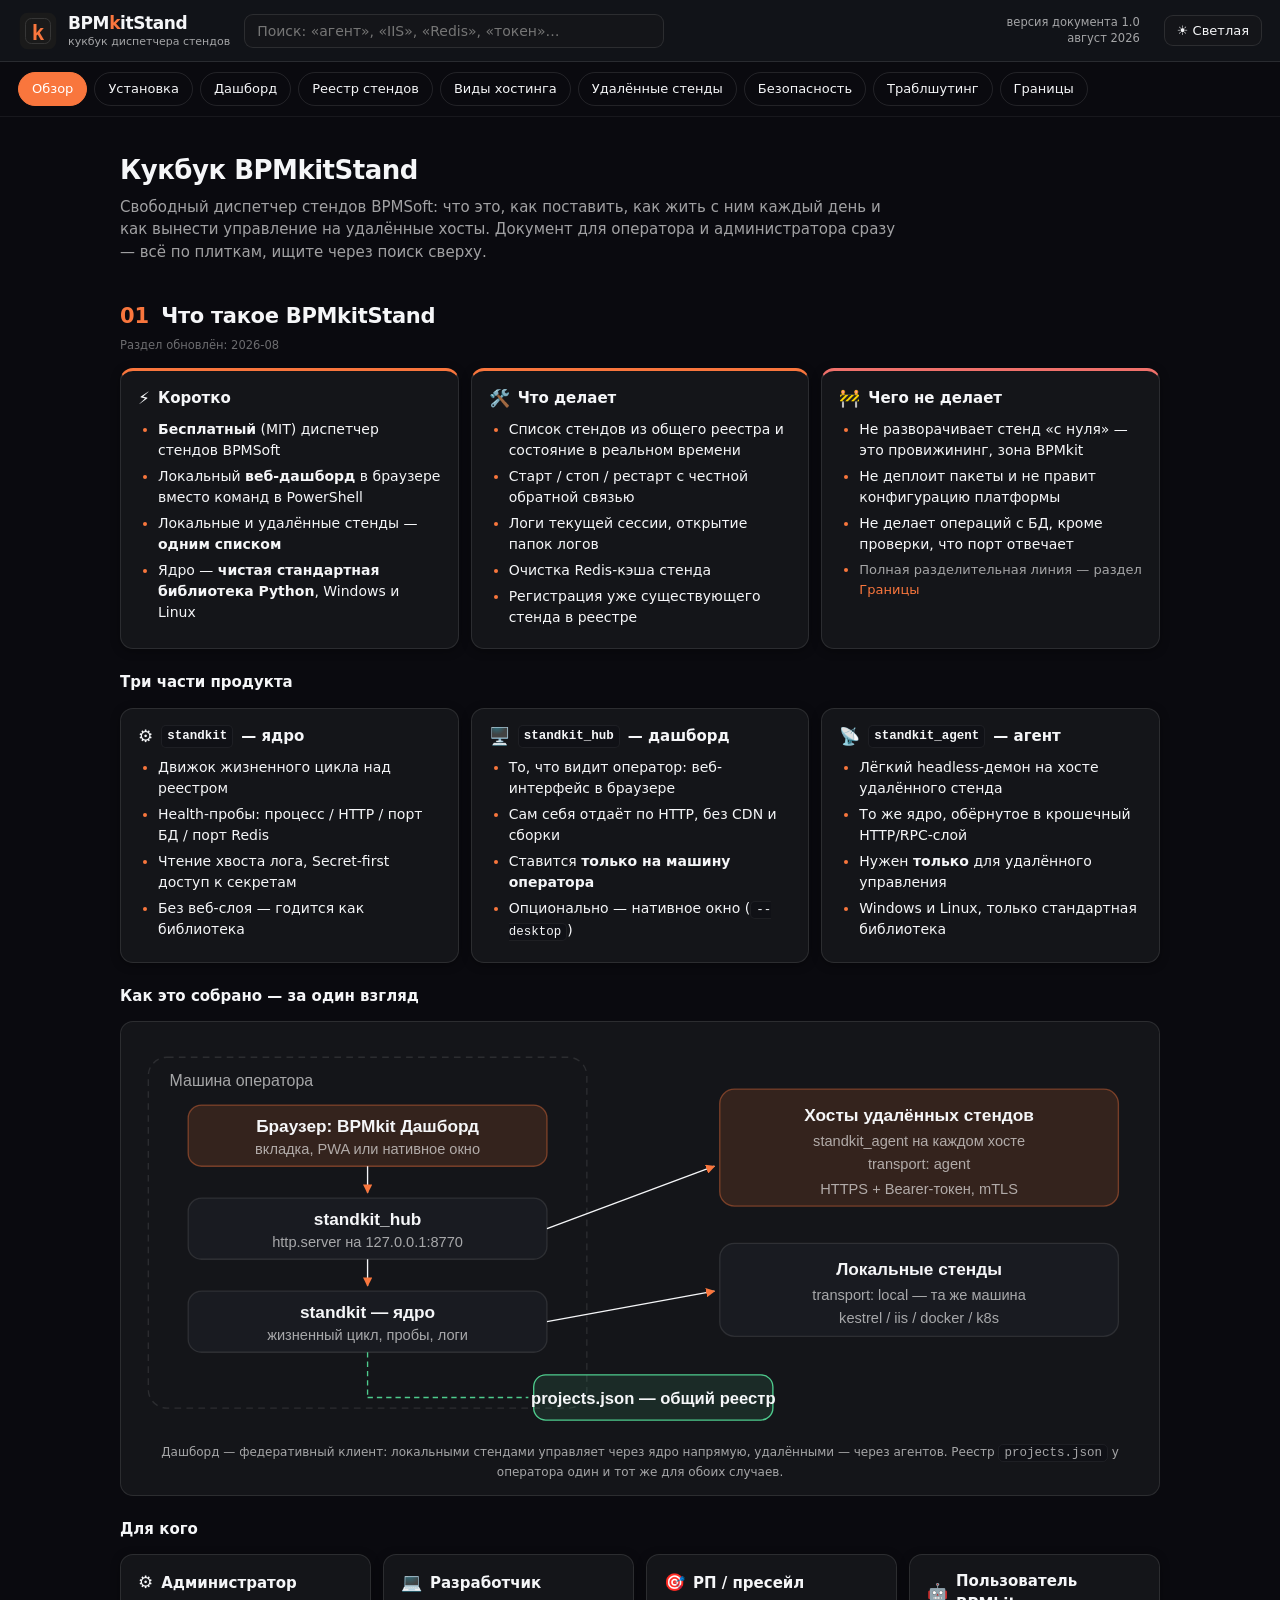
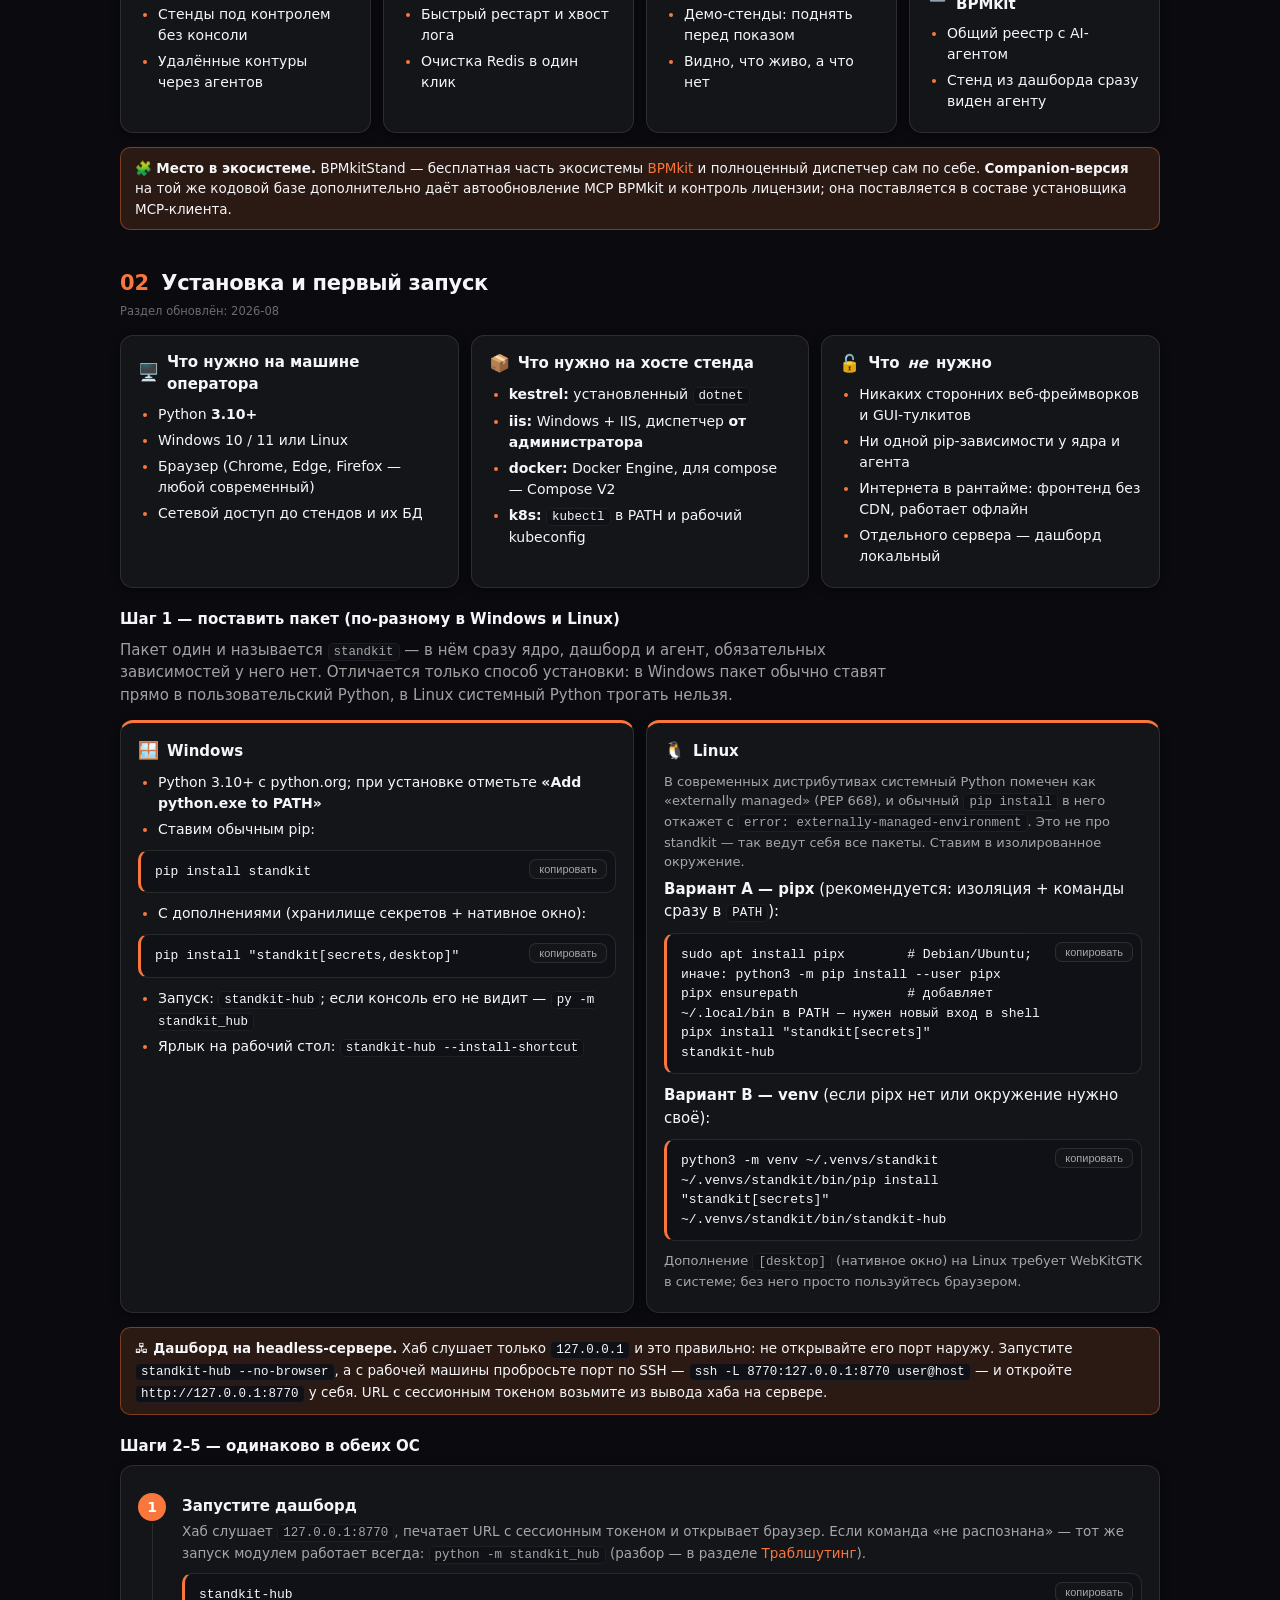
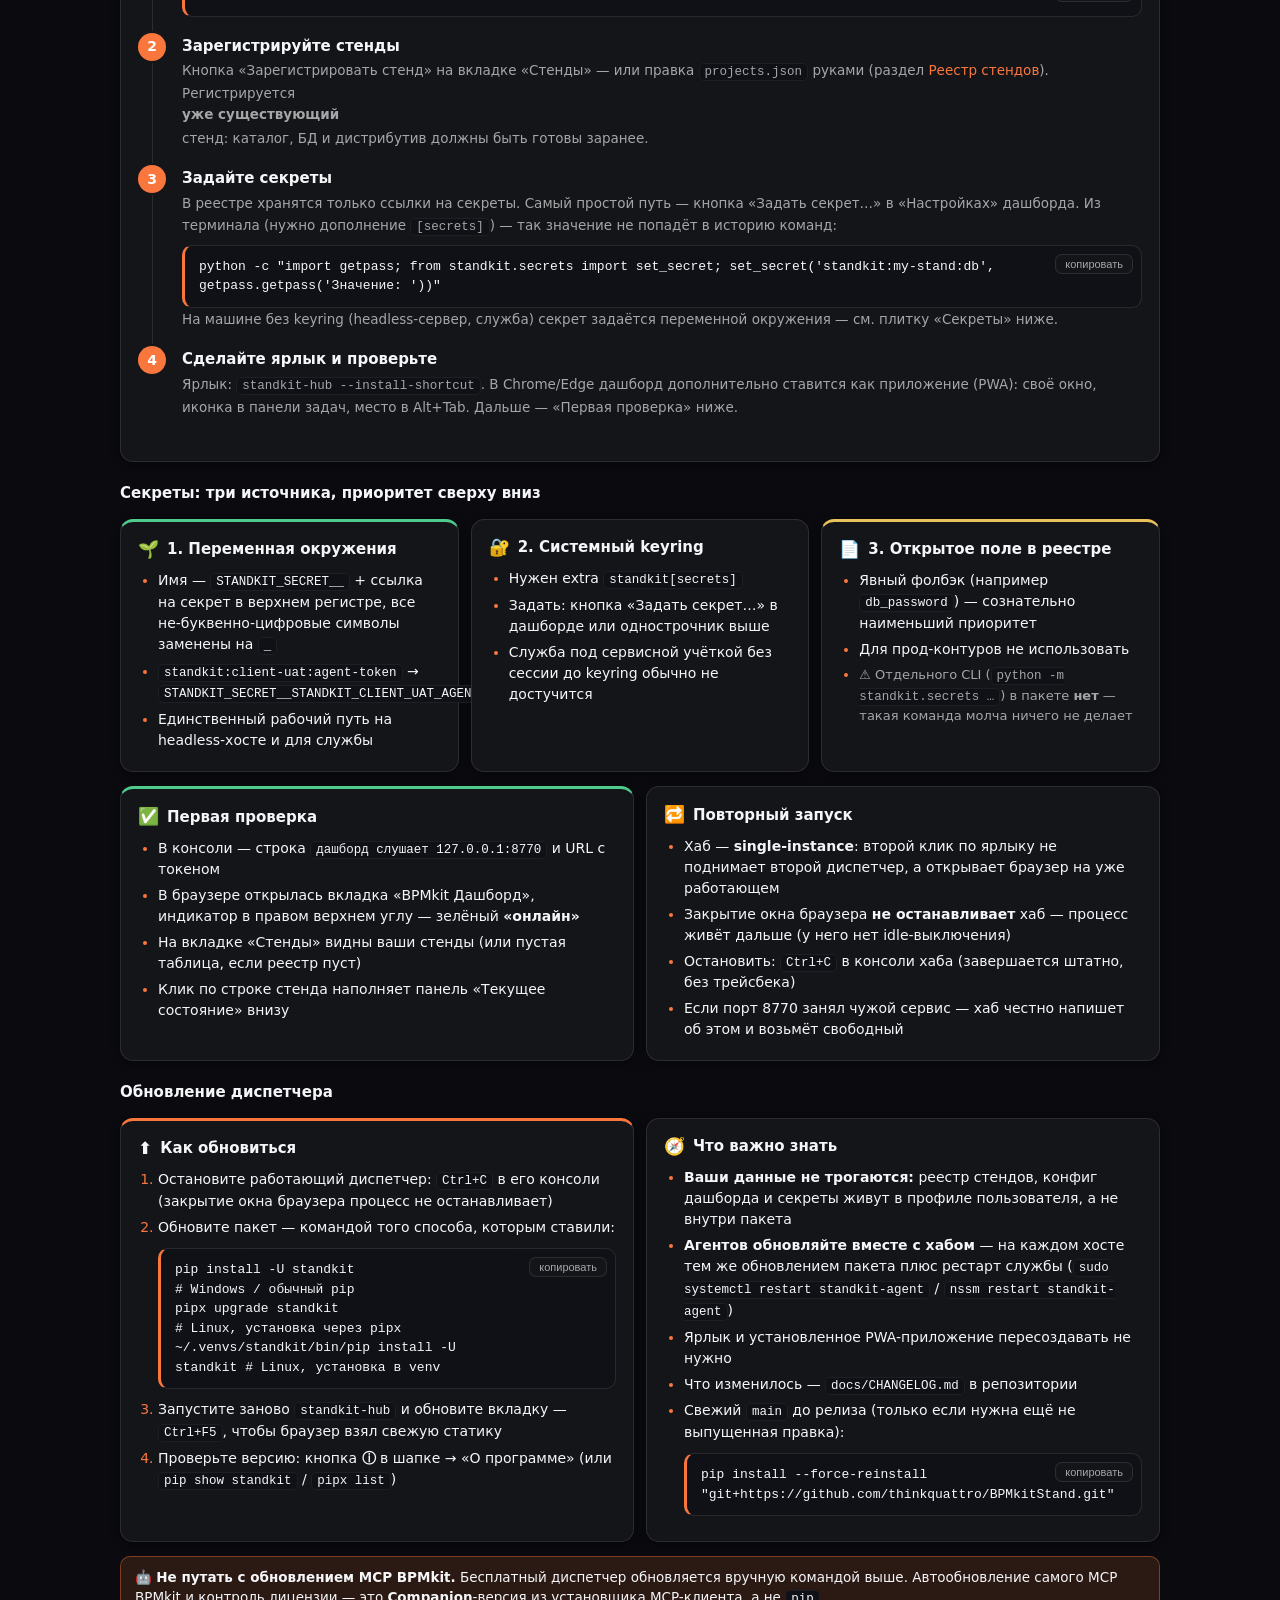
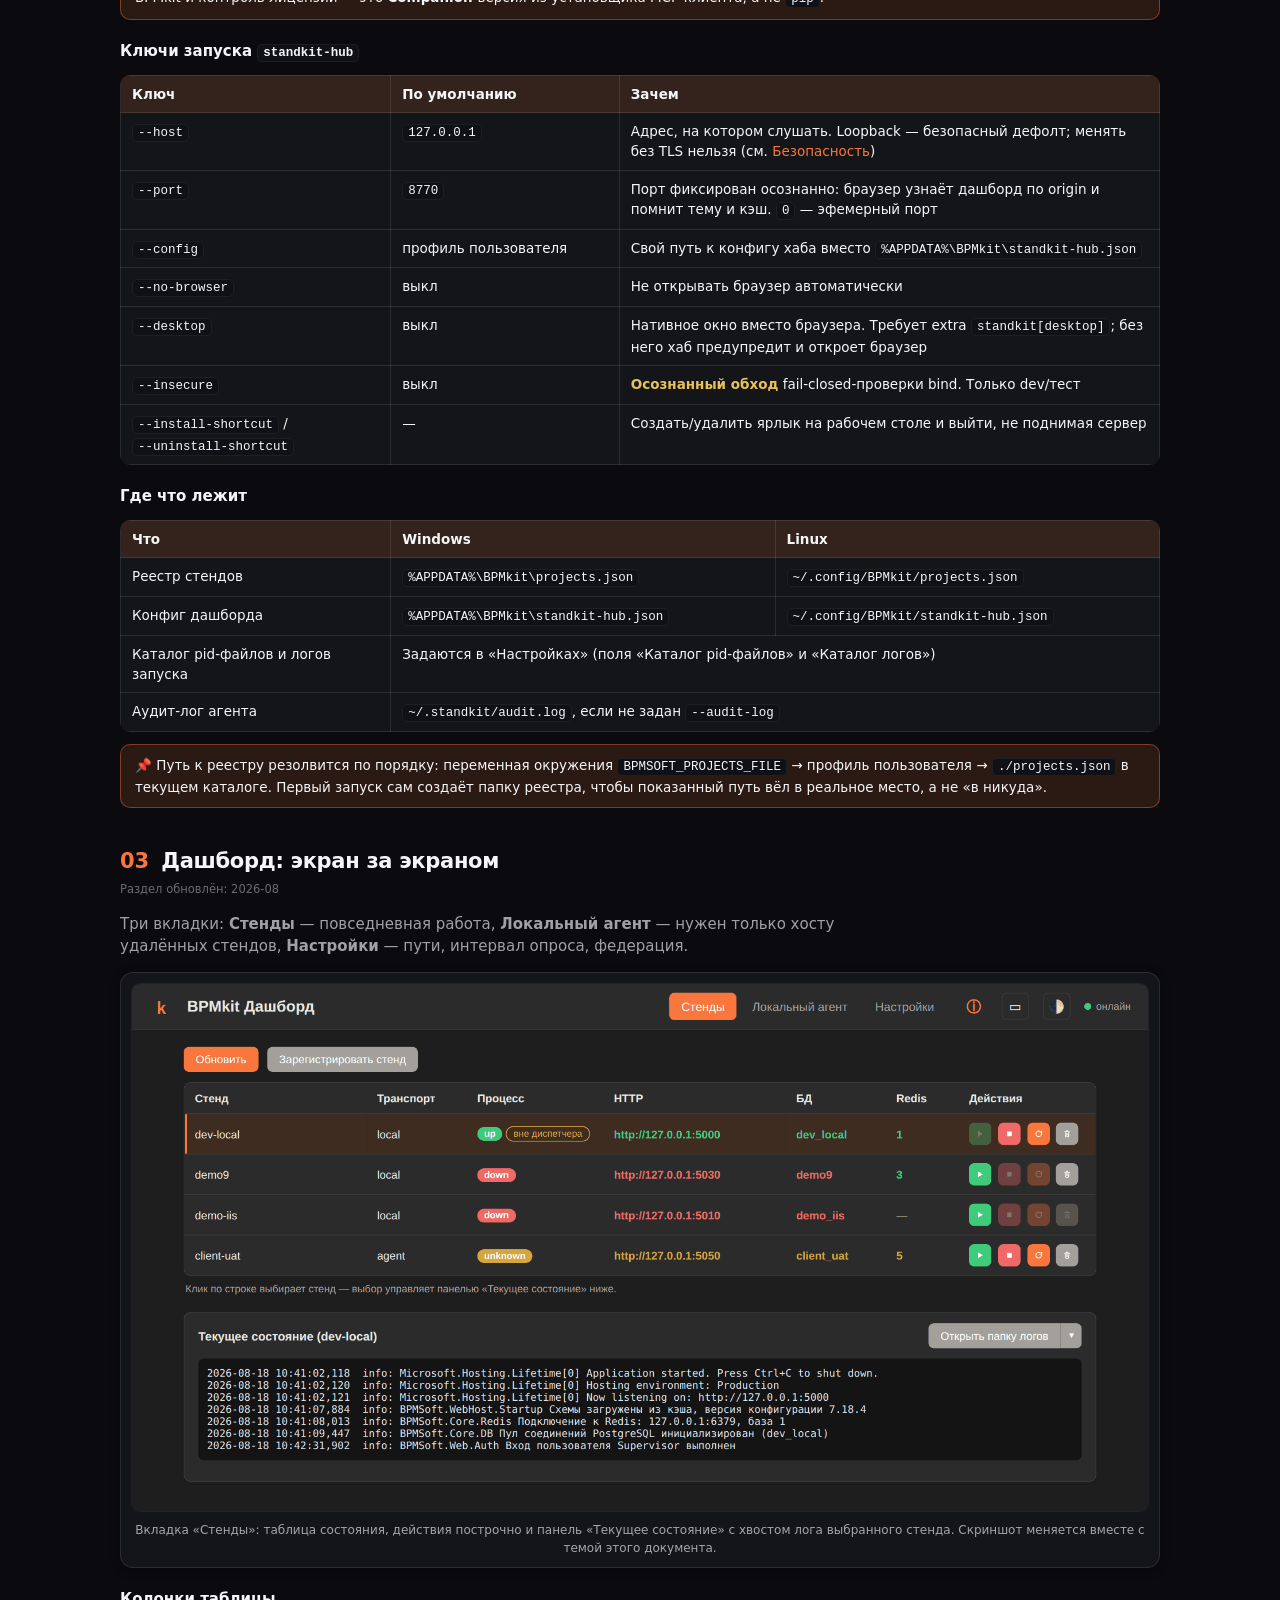
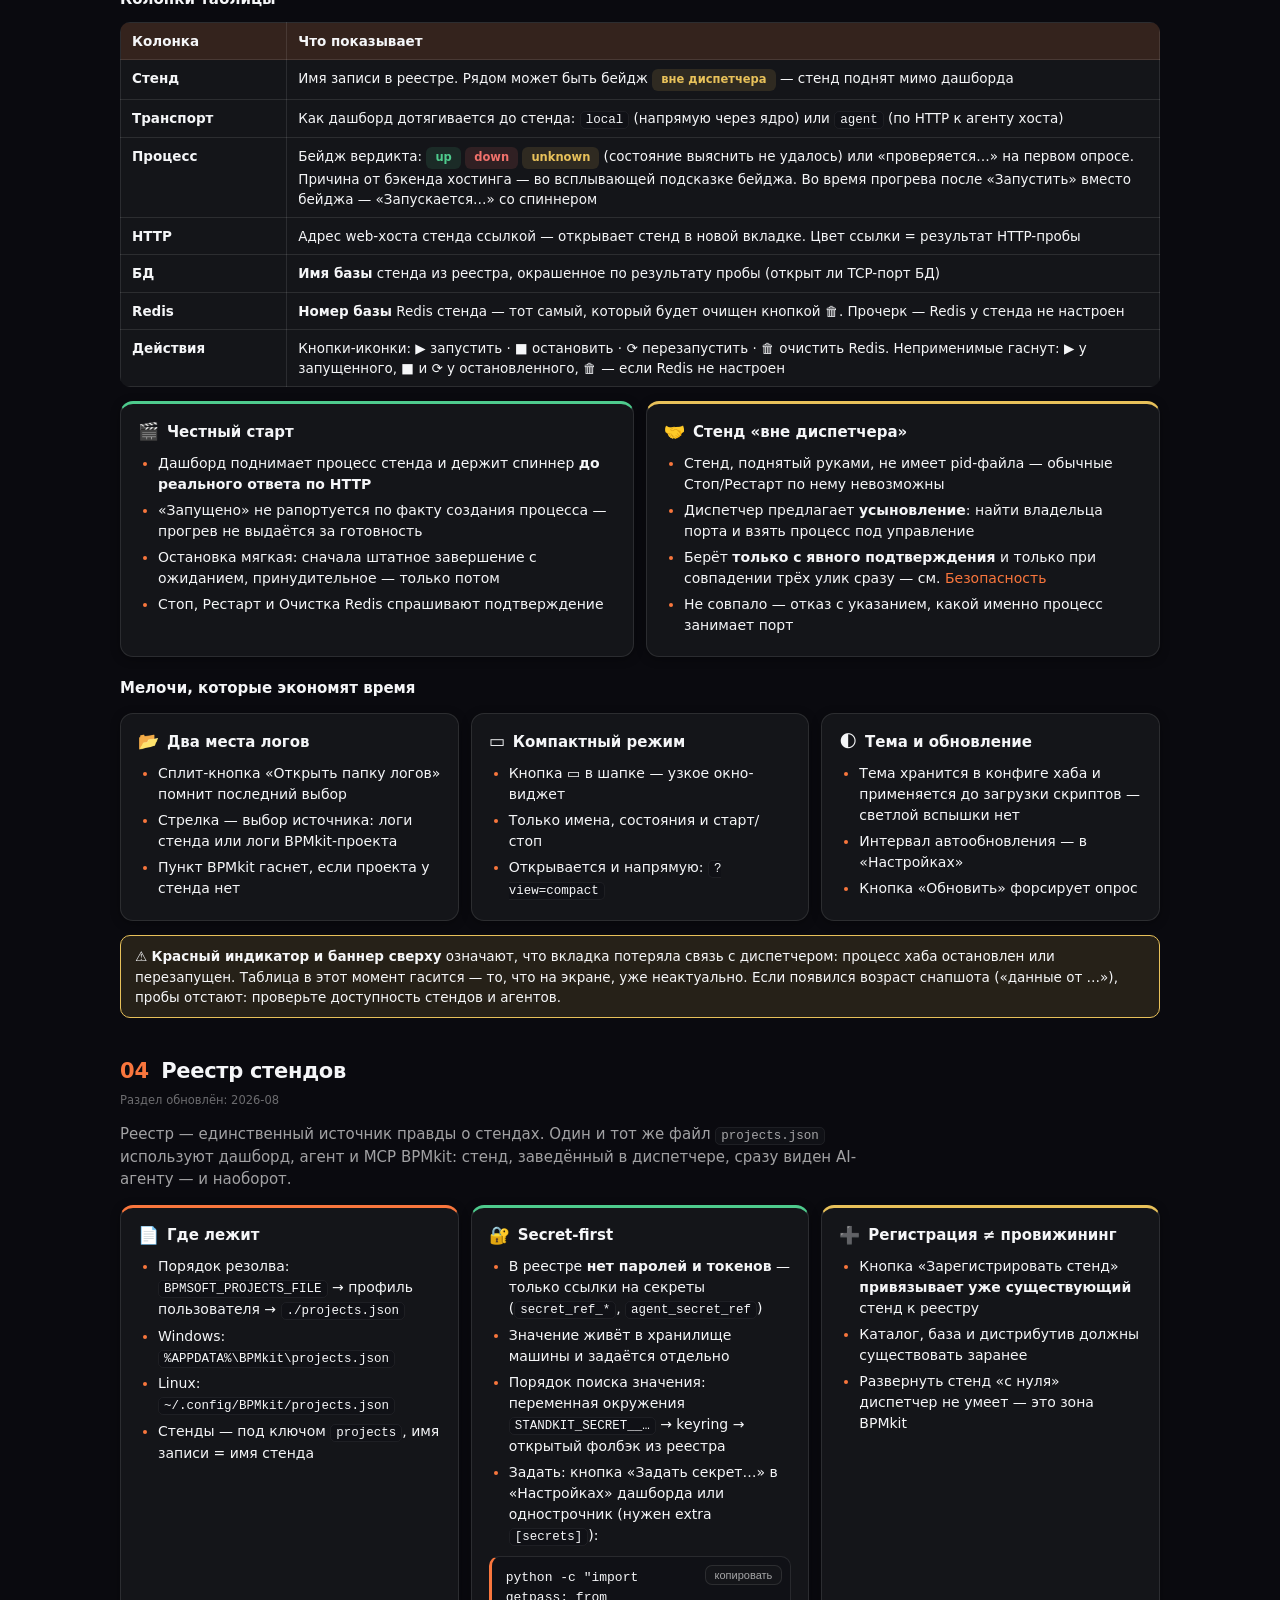
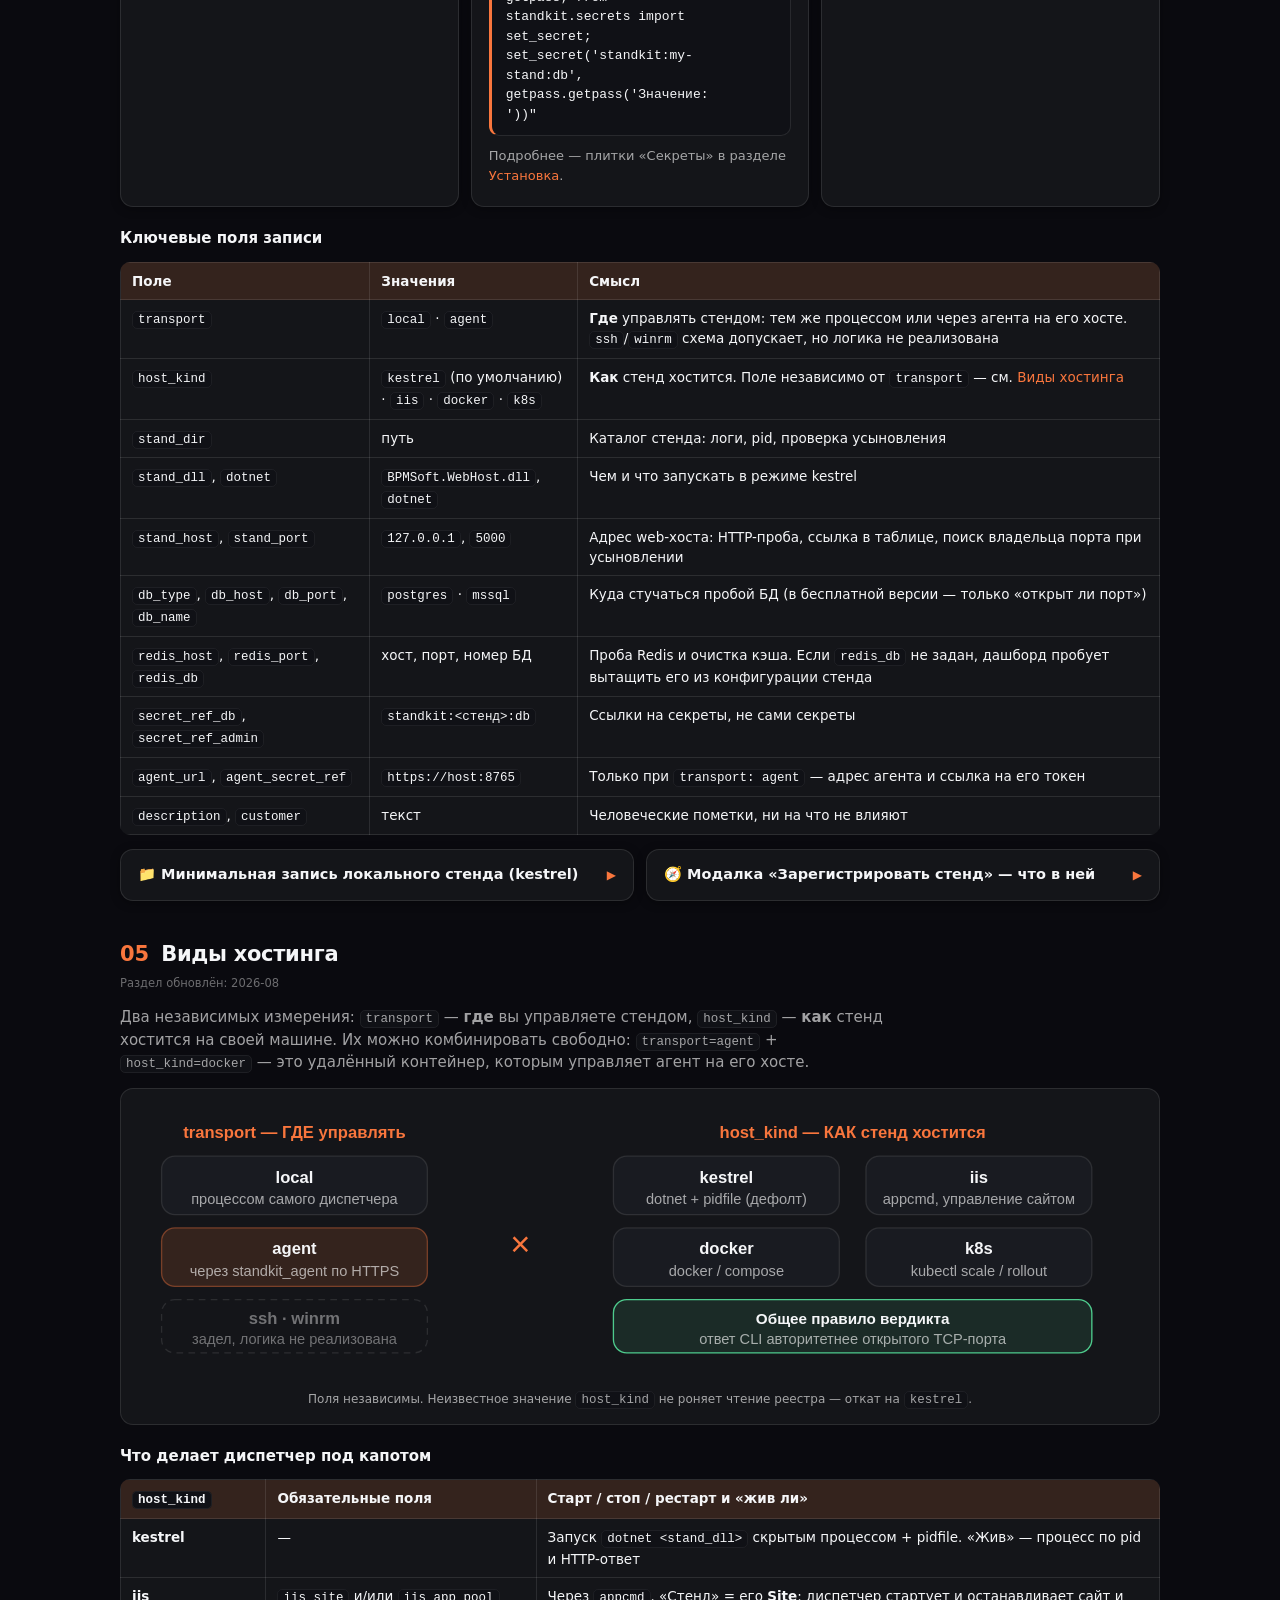
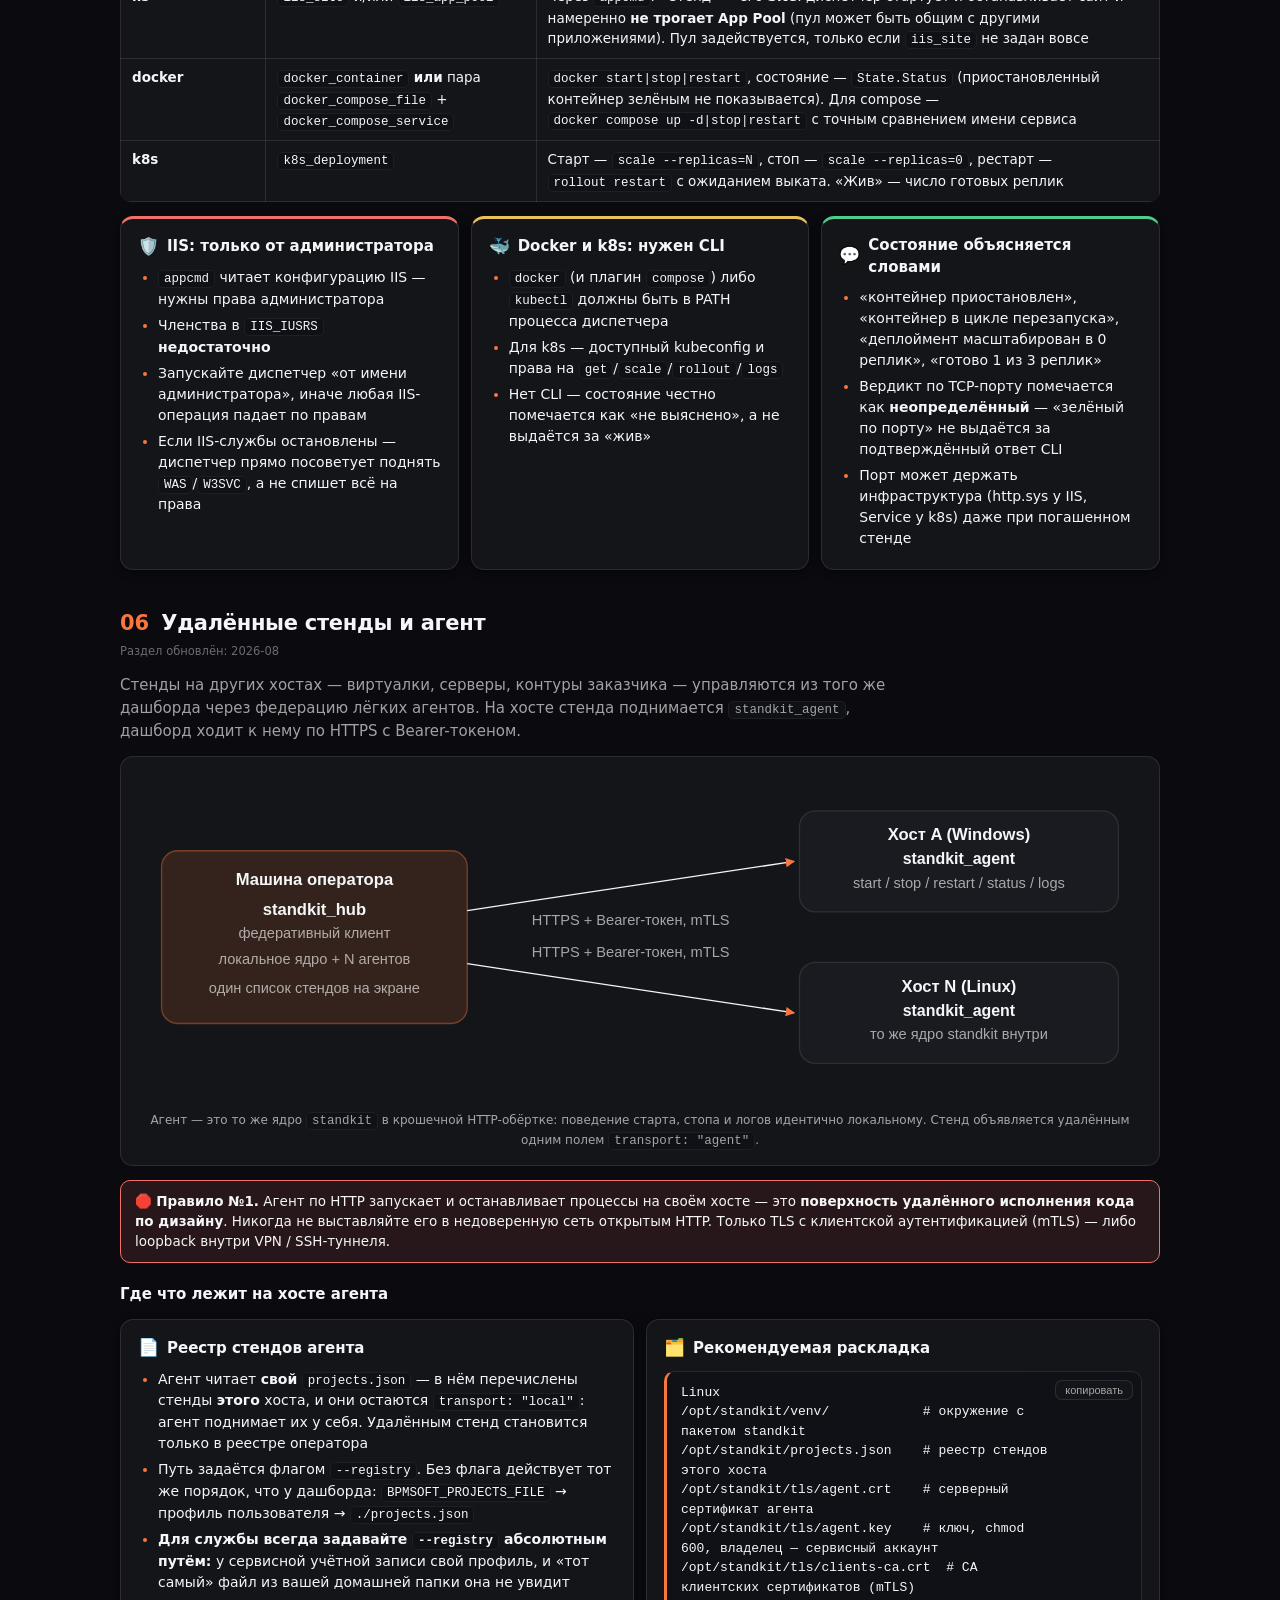
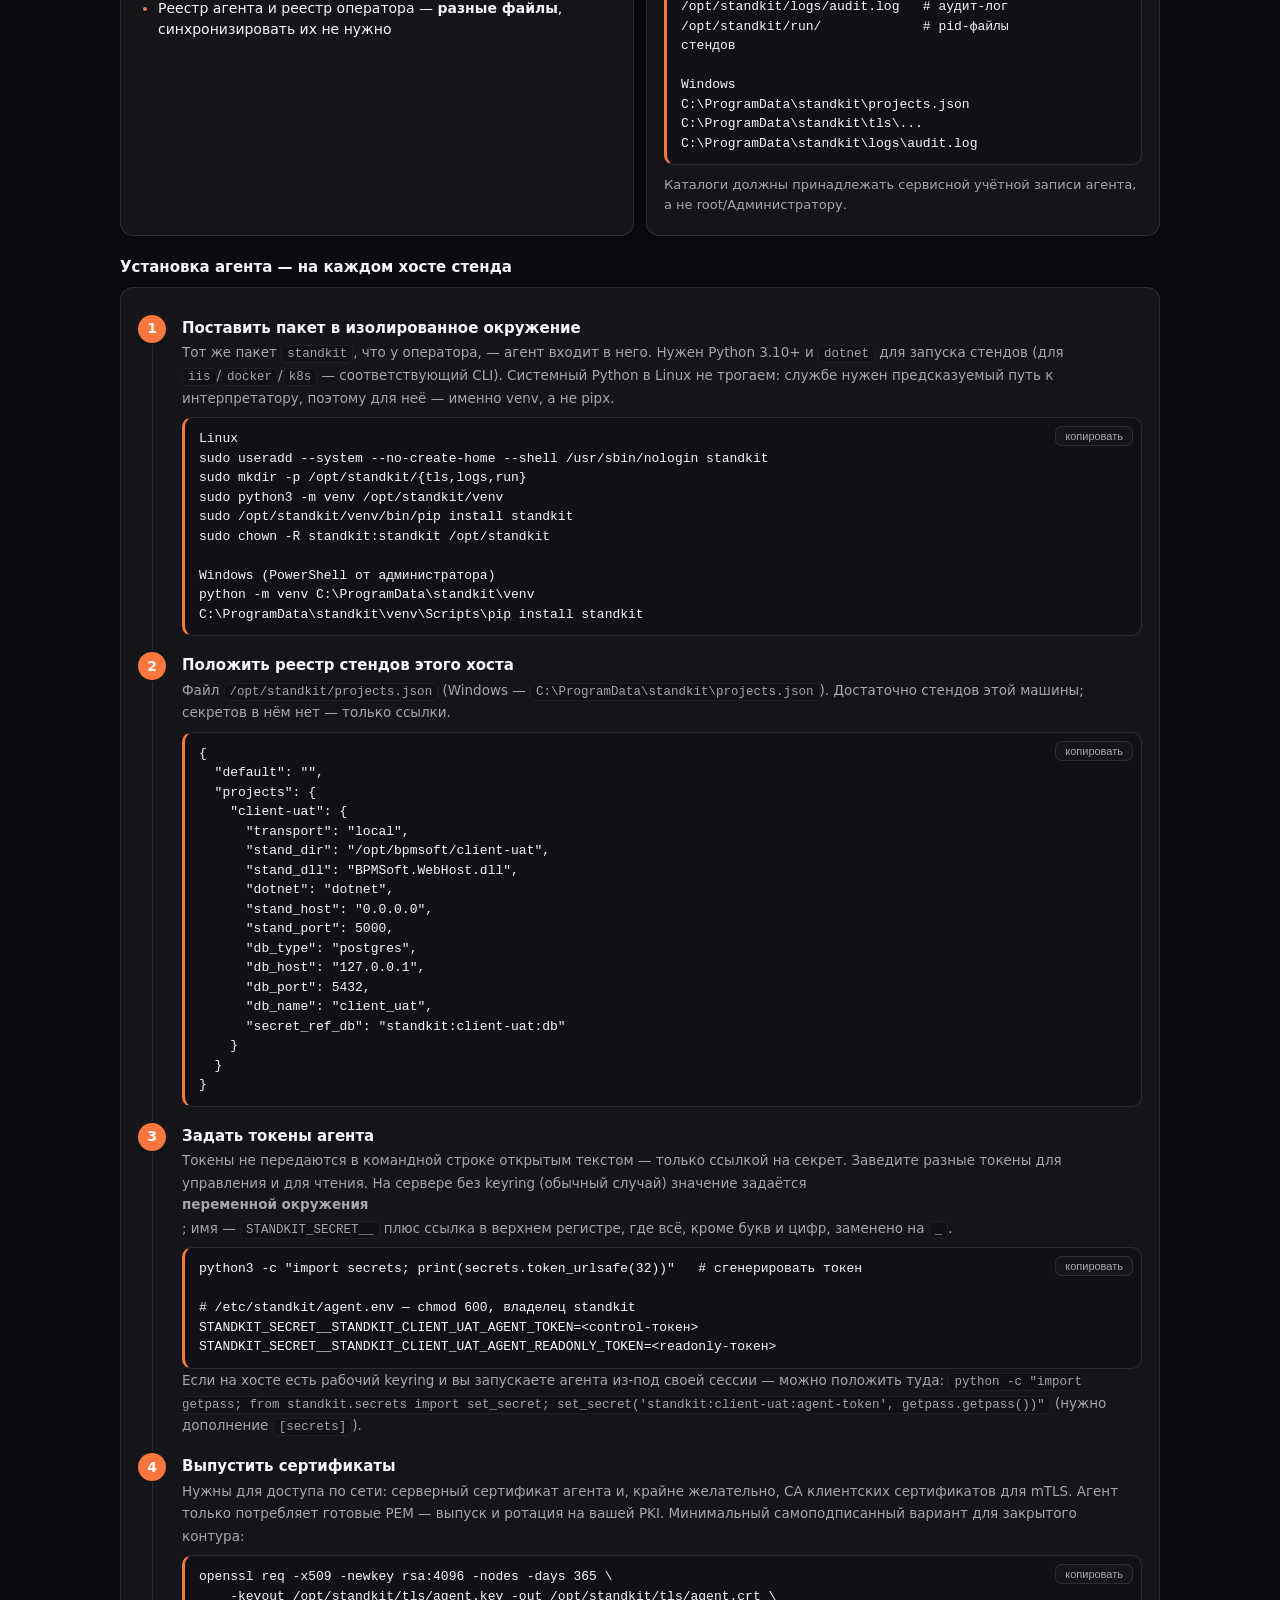
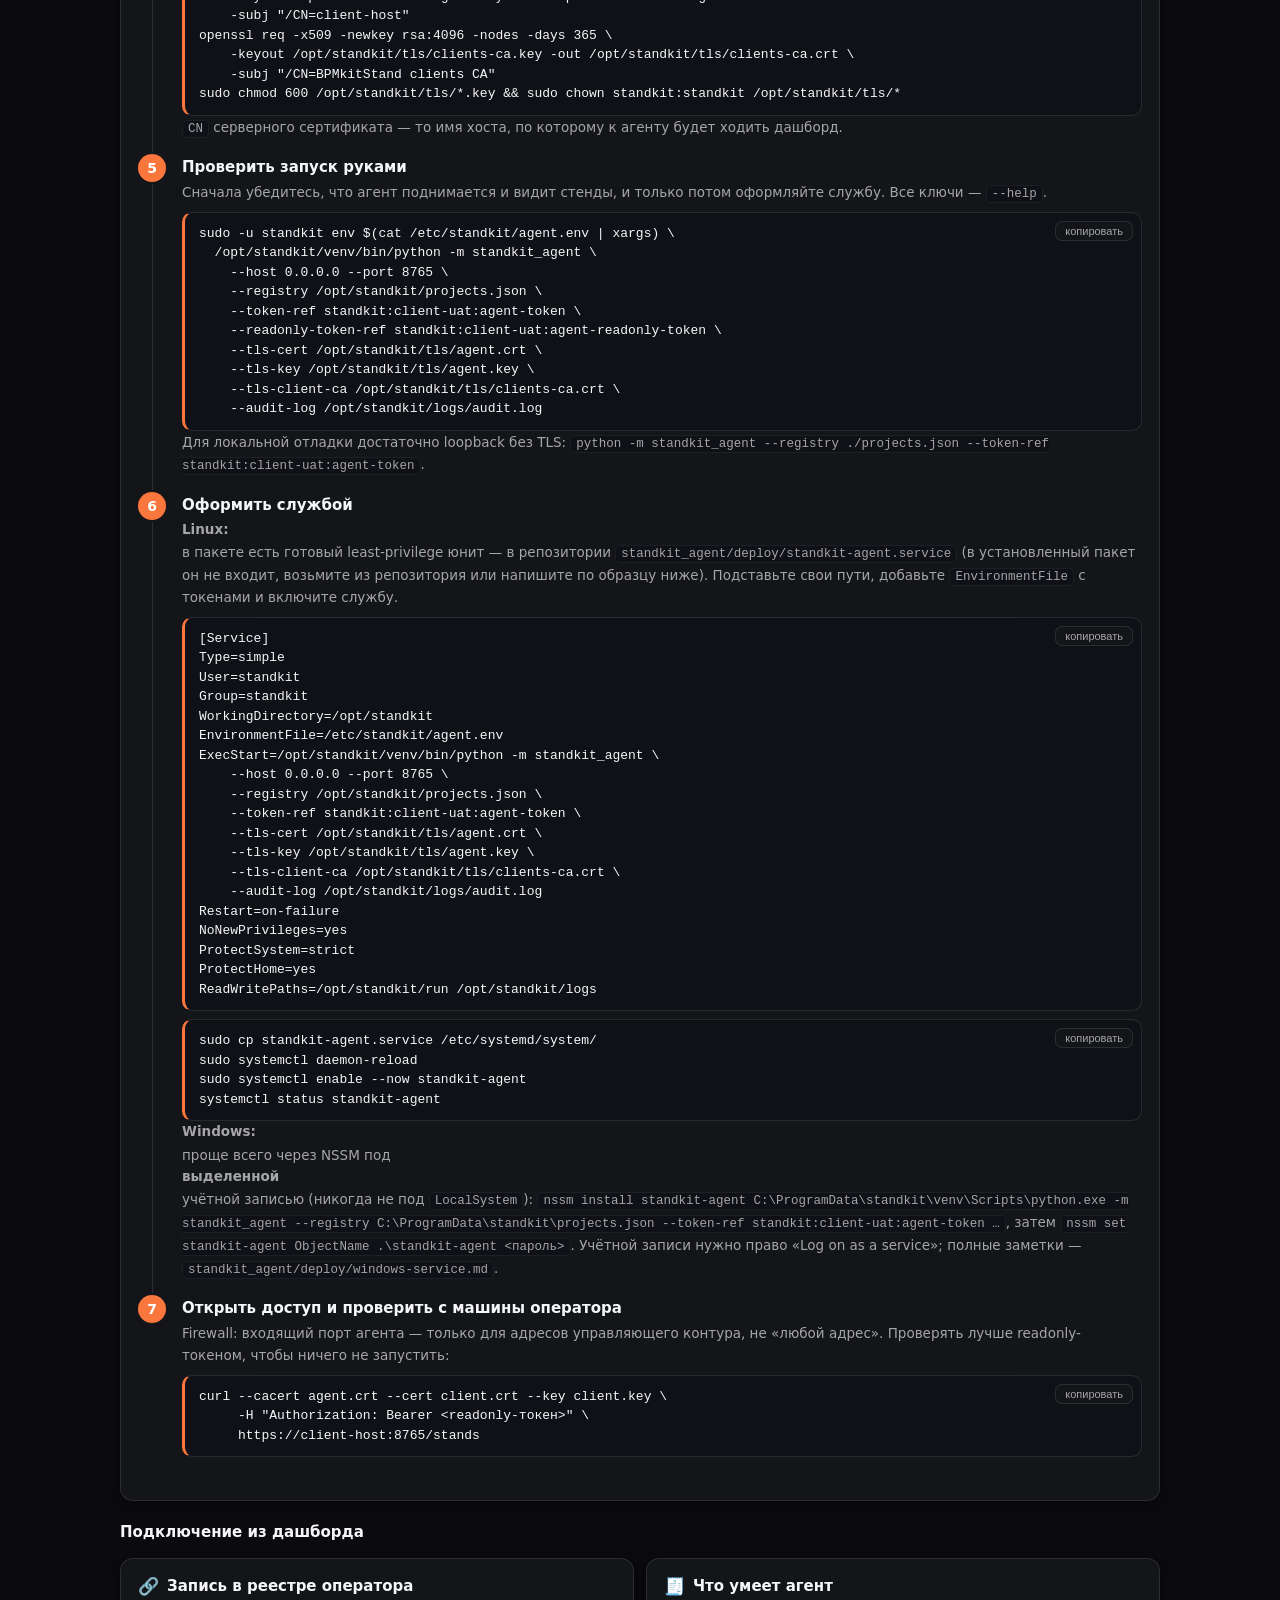
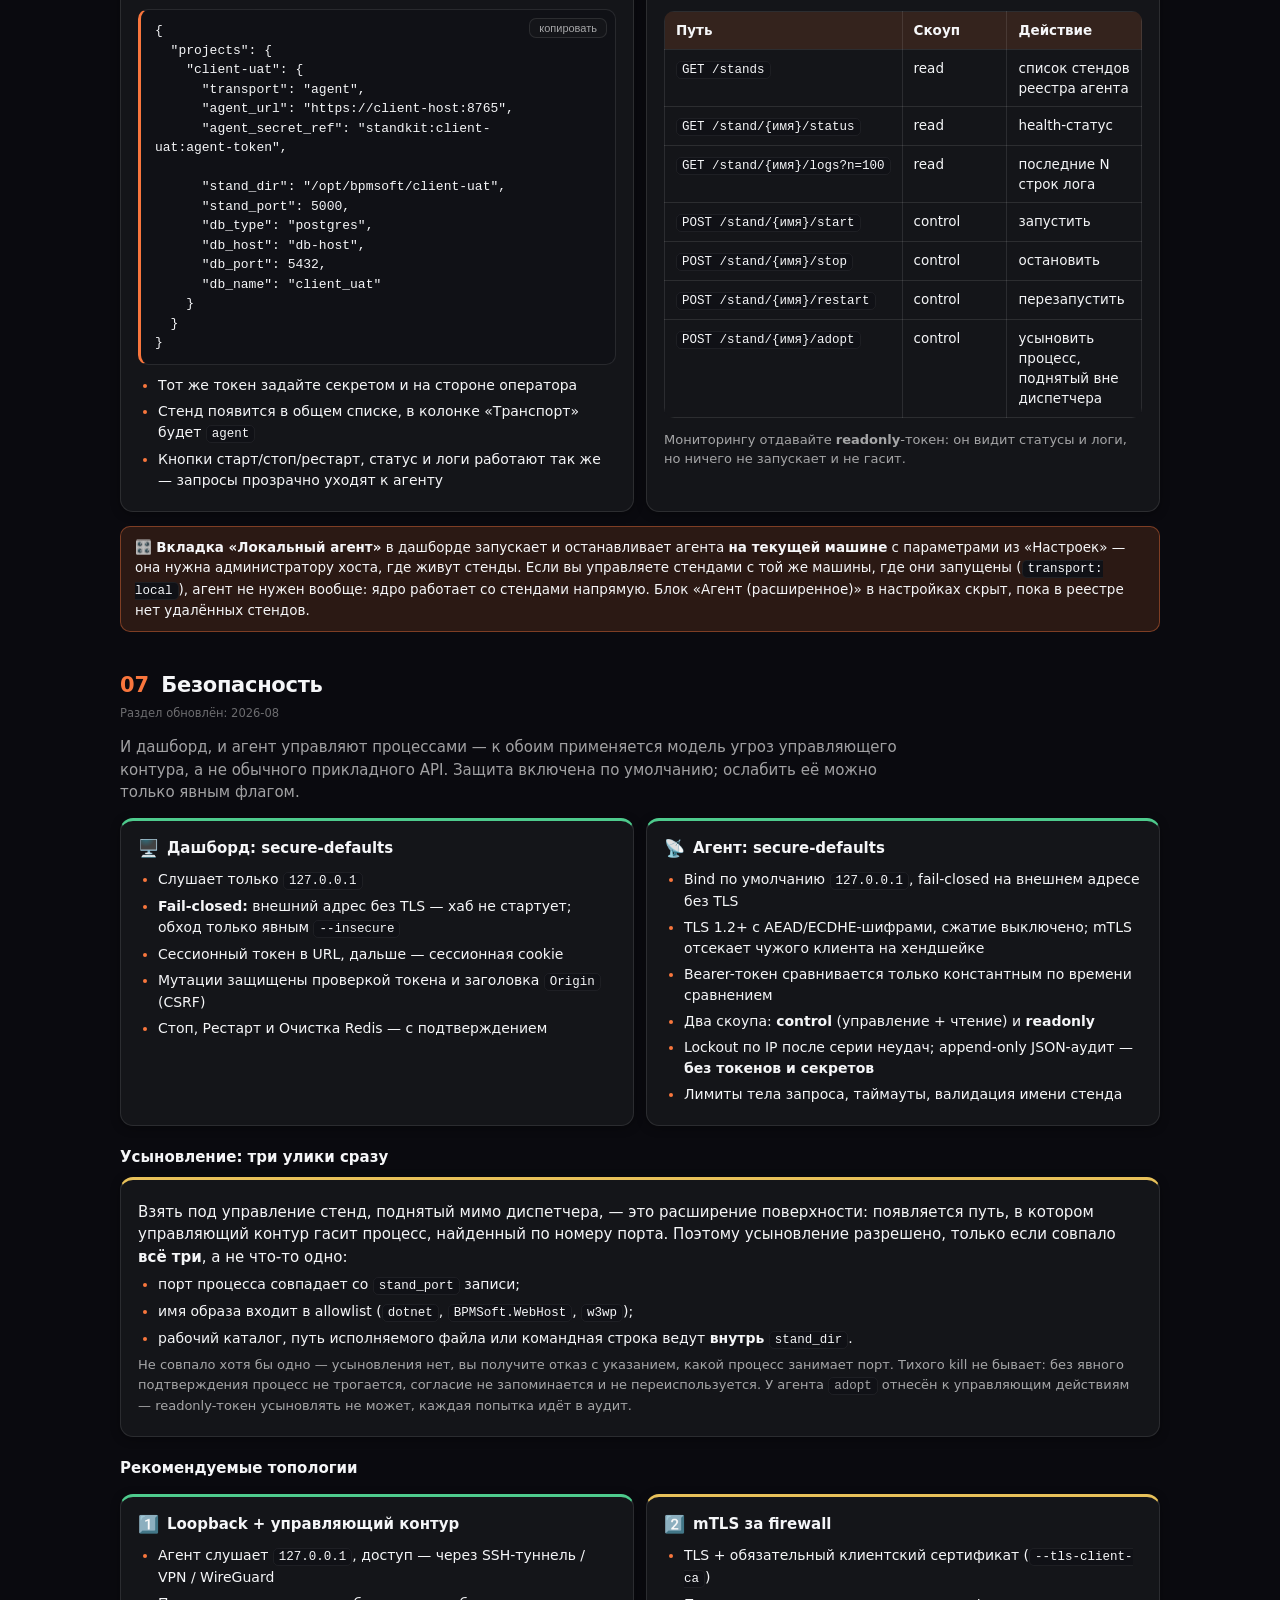
==== commit d7f26ec1: "docs: установка раздельно Windows/Linux, демон на удалённом хосте, фикс команды секретов Кукбук (doc" ====
--- a/docs/cookbook.html
+++ b/docs/cookbook.html
@@ -424,31 +424,98 @@
   </div>
 </div>
 
-<h3 style="margin-top:20px">Установка — 5 шагов</h3>
+<h3 style="margin-top:20px">Шаг 1 — поставить пакет (по-разному в Windows и Linux)</h3>
+<p class="lead">Пакет один и называется <code>standkit</code> — в нём сразу ядро, дашборд и агент,
+обязательных зависимостей у него нет. Отличается только способ установки: в Windows пакет обычно
+ставят прямо в пользовательский Python, в Linux системный Python трогать нельзя.</p>
+
+<div class="grid g2">
+  <div class="tile acc">
+    <h3><span class="ico">🪟</span>Windows</h3>
+    <ul>
+      <li>Python 3.10+ с python.org; при установке отметьте <b>«Add python.exe to PATH»</b></li>
+      <li>Ставим обычным pip:</li>
+    </ul>
+    <div class="prompt">pip install standkit</div>
+    <ul>
+      <li>С дополнениями (хранилище секретов + нативное окно):</li>
+    </ul>
+    <div class="prompt">pip install "standkit[secrets,desktop]"</div>
+    <ul>
+      <li>Запуск: <code>standkit-hub</code>; если консоль его не видит — <code>py -m standkit_hub</code></li>
+      <li>Ярлык на рабочий стол: <code>standkit-hub --install-shortcut</code></li>
+    </ul>
+  </div>
+  <div class="tile acc">
+    <h3><span class="ico">🐧</span>Linux</h3>
+    <p class="tmuted">В современных дистрибутивах системный Python помечен как «externally managed» (PEP 668),
+    и обычный <code>pip install</code> в него откажет с <code>error: externally-managed-environment</code>.
+    Это не про standkit — так ведут себя все пакеты. Ставим в изолированное окружение.</p>
+    <p><b>Вариант A — pipx</b> (рекомендуется: изоляция + команды сразу в <code>PATH</code>):</p>
+    <div class="prompt">sudo apt install pipx        # Debian/Ubuntu; иначе: python3 -m pip install --user pipx
+pipx ensurepath              # добавляет ~/.local/bin в PATH — нужен новый вход в shell
+pipx install "standkit[secrets]"
+standkit-hub</div>
+    <p><b>Вариант B — venv</b> (если pipx нет или окружение нужно своё):</p>
+    <div class="prompt">python3 -m venv ~/.venvs/standkit
+~/.venvs/standkit/bin/pip install "standkit[secrets]"
+~/.venvs/standkit/bin/standkit-hub</div>
+    <p class="tmuted">Дополнение <code>[desktop]</code> (нативное окно) на Linux требует WebKitGTK в системе;
+    без него просто пользуйтесь браузером.</p>
+  </div>
+</div>
+
+<div class="note">🖧 <b>Дашборд на headless-сервере.</b> Хаб слушает только <code>127.0.0.1</code> и это правильно:
+не открывайте его порт наружу. Запустите <code>standkit-hub --no-browser</code>, а с рабочей машины
+пробросьте порт по SSH — <code>ssh -L 8770:127.0.0.1:8770 user@host</code> — и откройте
+<code>http://127.0.0.1:8770</code> у себя. URL с сессионным токеном возьмите из вывода хаба на сервере.</div>
+
+<h3 style="margin-top:20px">Шаги 2–5 — одинаково в обеих ОС</h3>
 <div class="tile">
 <div class="steps">
-  <div class="st"><b>Поставьте пакет с PyPI</b>
-    <span class="tmuted">Пакет называется <code>standkit</code> — в нём сразу ядро, дашборд и агент. Зависимостей у ядра нет.</span>
-    <div class="prompt">pip install standkit</div>
-    <span class="tmuted">Опциональные дополнения: <code>standkit[secrets]</code> — хранилище секретов (keyring),
-    <code>standkit[desktop]</code> — нативное окно вместо браузера. Ставятся вместе: <code>pip install "standkit[secrets,desktop]"</code>.</span></div>
   <div class="st"><b>Запустите дашборд</b>
-    <span class="tmuted">Хаб слушает <code>127.0.0.1:8770</code>, печатает URL с сессионным токеном и открывает браузер.</span>
-    <div class="prompt">standkit-hub</div>
-    <span class="tmuted">Если консоль отвечает «команда не распознана» — тот же запуск модулем работает всегда:
-    <code>python -m standkit_hub</code> (см. <a href="#trouble">Траблшутинг</a>).</span></div>
+    <span class="tmuted">Хаб слушает <code>127.0.0.1:8770</code>, печатает URL с сессионным токеном и открывает браузер.
+    Если команда «не распознана» — тот же запуск модулем работает всегда: <code>python -m standkit_hub</code>
+    (разбор — в разделе <a href="#trouble">Траблшутинг</a>).</span>
+    <div class="prompt">standkit-hub</div></div>
   <div class="st"><b>Зарегистрируйте стенды</b>
     <span class="tmuted">Кнопка «Зарегистрировать стенд» на вкладке «Стенды» — или правка <code>projects.json</code> руками
-    (раздел <a href="#registry">Реестр стендов</a>). Регистрируется <b>уже существующий</b> стенд: каталог, БД и дистрибутив должны быть готовы.</span></div>
-  <div class="st"><b>Задайте секреты — в терминале</b>
-    <span class="tmuted">Пароли БД и токены агентов не хранятся в реестре — только ссылки на них. Значение задаётся отдельной командой
-    (или кнопкой «Задать секрет…» в настройках).</span>
-    <div class="prompt">python -m standkit.secrets set standkit:my-stand:db</div></div>
-  <div class="st"><b>Сделайте ярлык</b>
-    <span class="tmuted">Кнопка «Создать ярлык на рабочем столе» в «Настройках» — или ключом запуска. В Chrome/Edge дашборд
-    дополнительно ставится как приложение (PWA): своё окно, иконка в панели задач, место в Alt+Tab.</span>
-    <div class="prompt">standkit-hub --install-shortcut</div></div>
-</div>
+    (раздел <a href="#registry">Реестр стендов</a>). Регистрируется <b>уже существующий</b> стенд: каталог, БД и дистрибутив
+    должны быть готовы заранее.</span></div>
+  <div class="st"><b>Задайте секреты</b>
+    <span class="tmuted">В реестре хранятся только ссылки на секреты. Самый простой путь — кнопка «Задать секрет…»
+    в «Настройках» дашборда. Из терминала (нужно дополнение <code>[secrets]</code>) — так значение не попадёт в историю команд:</span>
+    <div class="prompt">python -c "import getpass; from standkit.secrets import set_secret; set_secret('standkit:my-stand:db', getpass.getpass('Значение: '))"</div>
+    <span class="tmuted">На машине без keyring (headless-сервер, служба) секрет задаётся переменной окружения — см. плитку «Секреты» ниже.</span></div>
+  <div class="st"><b>Сделайте ярлык и проверьте</b>
+    <span class="tmuted">Ярлык: <code>standkit-hub --install-shortcut</code>. В Chrome/Edge дашборд дополнительно ставится
+    как приложение (PWA): своё окно, иконка в панели задач, место в Alt+Tab. Дальше — «Первая проверка» ниже.</span></div>
+</div>
+</div>
+
+<h3 style="margin-top:20px">Секреты: три источника, приоритет сверху вниз</h3>
+<div class="grid g3">
+  <div class="tile ok"><h3><span class="ico">🌱</span>1. Переменная окружения</h3>
+    <ul>
+      <li>Имя — <code>STANDKIT_SECRET__</code> + ссылка на секрет в верхнем регистре, все не-буквенно-цифровые символы заменены на <code>_</code></li>
+      <li><code>standkit:client-uat:agent-token</code> →<br><code>STANDKIT_SECRET__STANDKIT_CLIENT_UAT_AGENT_TOKEN</code></li>
+      <li>Единственный рабочий путь на headless-хосте и для службы</li>
+    </ul>
+  </div>
+  <div class="tile"><h3><span class="ico">🔐</span>2. Системный keyring</h3>
+    <ul>
+      <li>Нужен extra <code>standkit[secrets]</code></li>
+      <li>Задать: кнопка «Задать секрет…» в дашборде или однострочник выше</li>
+      <li>Служба под сервисной учёткой без сессии до keyring обычно не достучится</li>
+    </ul>
+  </div>
+  <div class="tile warn"><h3><span class="ico">📄</span>3. Открытое поле в реестре</h3>
+    <ul>
+      <li>Явный фолбэк (например <code>db_password</code>) — сознательно наименьший приоритет</li>
+      <li>Для прод-контуров не использовать</li>
+      <li class="tmuted">⚠️ Отдельного CLI (<code>python -m standkit.secrets …</code>) в пакете <b>нет</b> — такая команда молча ничего не делает</li>
+    </ul>
+  </div>
 </div>
 
 <div class="grid g2">
@@ -478,17 +545,20 @@
     <h3><span class="ico">⬆️</span>Как обновиться</h3>
     <ol>
       <li>Остановите работающий диспетчер: <code>Ctrl+C</code> в его консоли (закрытие окна браузера процесс не останавливает)</li>
-      <li>Обновите пакет:
-        <div class="prompt">pip install -U standkit</div></li>
+      <li>Обновите пакет — командой того способа, которым ставили:
+        <div class="prompt">pip install -U standkit                       # Windows / обычный pip
+pipx upgrade standkit                         # Linux, установка через pipx
+~/.venvs/standkit/bin/pip install -U standkit # Linux, установка в venv</div></li>
       <li>Запустите заново <code>standkit-hub</code> и обновите вкладку — <code>Ctrl+F5</code>, чтобы браузер взял свежую статику</li>
-      <li>Проверьте версию: кнопка <b>ⓘ</b> в шапке → «О программе» (или <code>pip show standkit</code>)</li>
+      <li>Проверьте версию: кнопка <b>ⓘ</b> в шапке → «О программе» (или <code>pip show standkit</code> / <code>pipx list</code>)</li>
     </ol>
   </div>
   <div class="tile">
     <h3><span class="ico">🧭</span>Что важно знать</h3>
     <ul>
       <li><b>Ваши данные не трогаются:</b> реестр стендов, конфиг дашборда и секреты живут в профиле пользователя, а не внутри пакета</li>
-      <li><b>Агентов обновляйте вместе с хабом</b> — на каждом хосте тем же <code>pip install -U standkit</code> и рестартом службы</li>
+      <li><b>Агентов обновляйте вместе с хабом</b> — на каждом хосте тем же обновлением пакета плюс рестарт службы
+        (<code>sudo systemctl restart standkit-agent</code> / <code>nssm restart standkit-agent</code>)</li>
       <li>Ярлык и установленное PWA-приложение пересоздавать не нужно</li>
       <li>Что изменилось — <code>docs/CHANGELOG.md</code> в репозитории</li>
       <li>Свежий <code>main</code> до релиза (только если нужна ещё не выпущенная правка):
@@ -638,9 +708,11 @@
     <ul>
       <li>В реестре <b>нет паролей и токенов</b> — только ссылки на секреты (<code>secret_ref_*</code>, <code>agent_secret_ref</code>)</li>
       <li>Значение живёт в хранилище машины и задаётся отдельно</li>
-      <li>Порядок поиска значения: переменная окружения → keyring → фолбэк</li>
-    </ul>
-    <div class="prompt">python -m standkit.secrets set standkit:my-stand:db</div>
+      <li>Порядок поиска значения: переменная окружения <code>STANDKIT_SECRET__…</code> → keyring → открытый фолбэк из реестра</li>
+      <li>Задать: кнопка «Задать секрет…» в «Настройках» дашборда или однострочник (нужен extra <code>[secrets]</code>):</li>
+    </ul>
+    <div class="prompt">python -c "import getpass; from standkit.secrets import set_secret; set_secret('standkit:my-stand:db', getpass.getpass('Значение: '))"</div>
+    <p class="tmuted">Подробнее — плитки «Секреты» в разделе <a href="#start">Установка</a>.</p>
   </div>
   <div class="tile warn">
     <h3><span class="ico">➕</span>Регистрация ≠ провижининг</h3>
@@ -867,42 +939,161 @@
 это <b>поверхность удалённого исполнения кода по дизайну</b>. Никогда не выставляйте его в недоверенную сеть
 открытым HTTP. Только TLS с клиентской аутентификацией (mTLS) — либо loopback внутри VPN / SSH-туннеля.</div>
 
+<h3 style="margin-top:20px">Где что лежит на хосте агента</h3>
+<div class="grid g2">
+  <div class="tile">
+    <h3><span class="ico">📄</span>Реестр стендов агента</h3>
+    <ul>
+      <li>Агент читает <b>свой</b> <code>projects.json</code> — в нём перечислены стенды <b>этого</b> хоста, и они остаются
+        <code>transport: "local"</code>: агент поднимает их у себя. Удалённым стенд становится только в реестре оператора</li>
+      <li>Путь задаётся флагом <code>--registry</code>. Без флага действует тот же порядок, что у дашборда:
+        <code>BPMSOFT_PROJECTS_FILE</code> → профиль пользователя → <code>./projects.json</code></li>
+      <li><b>Для службы всегда задавайте <code>--registry</code> абсолютным путём:</b> у сервисной учётной записи
+        свой профиль, и «тот самый» файл из вашей домашней папки она не увидит</li>
+      <li>Реестр агента и реестр оператора — <b>разные файлы</b>, синхронизировать их не нужно</li>
+    </ul>
+  </div>
+  <div class="tile">
+    <h3><span class="ico">🗂️</span>Рекомендуемая раскладка</h3>
+    <div class="prompt">Linux
+/opt/standkit/venv/            # окружение с пакетом standkit
+/opt/standkit/projects.json    # реестр стендов этого хоста
+/opt/standkit/tls/agent.crt    # серверный сертификат агента
+/opt/standkit/tls/agent.key    # ключ, chmod 600, владелец — сервисный аккаунт
+/opt/standkit/tls/clients-ca.crt  # CA клиентских сертификатов (mTLS)
+/opt/standkit/logs/audit.log   # аудит-лог
+/opt/standkit/run/             # pid-файлы стендов
+
+Windows
+C:\ProgramData\standkit\projects.json
+C:\ProgramData\standkit\tls\...
+C:\ProgramData\standkit\logs\audit.log</div>
+    <p class="tmuted">Каталоги должны принадлежать сервисной учётной записи агента, а не root/Администратору.</p>
+  </div>
+</div>
+
 <h3 style="margin-top:20px">Установка агента — на каждом хосте стенда</h3>
 <div class="tile">
 <div class="steps">
-  <div class="st"><b>Поставить пакет</b>
-    <span class="tmuted">Тот же пакет, что у оператора, — агент входит в него. Нужен Python 3.10+ и <code>dotnet</code> для запуска стендов.</span>
-    <div class="prompt">pip install standkit</div></div>
-  <div class="st"><b>Подготовить реестр на хосте агента</b>
-    <span class="tmuted">Тот же формат <code>projects.json</code>, но перечислены стенды <b>этого</b> хоста, и они остаются
-    <code>transport: "local"</code> — агент поднимает их у себя локально. Удалённым стенд становится только в реестре оператора.</span></div>
-  <div class="st"><b>Задать токены как секреты</b>
+  <div class="st"><b>Поставить пакет в изолированное окружение</b>
+    <span class="tmuted">Тот же пакет <code>standkit</code>, что у оператора, — агент входит в него. Нужен Python 3.10+
+    и <code>dotnet</code> для запуска стендов (для <code>iis</code>/<code>docker</code>/<code>k8s</code> — соответствующий CLI).
+    Системный Python в Linux не трогаем: службе нужен предсказуемый путь к интерпретатору, поэтому для неё —
+    именно venv, а не pipx.</span>
+    <div class="prompt">Linux
+sudo useradd --system --no-create-home --shell /usr/sbin/nologin standkit
+sudo mkdir -p /opt/standkit/{tls,logs,run}
+sudo python3 -m venv /opt/standkit/venv
+sudo /opt/standkit/venv/bin/pip install standkit
+sudo chown -R standkit:standkit /opt/standkit
+
+Windows (PowerShell от администратора)
+python -m venv C:\ProgramData\standkit\venv
+C:\ProgramData\standkit\venv\Scripts\pip install standkit</div></div>
+
+  <div class="st"><b>Положить реестр стендов этого хоста</b>
+    <span class="tmuted">Файл <code>/opt/standkit/projects.json</code> (Windows — <code>C:\ProgramData\standkit\projects.json</code>).
+    Достаточно стендов этой машины; секретов в нём нет — только ссылки.</span>
+    <div class="prompt">{
+  "default": "",
+  "projects": {
+    "client-uat": {
+      "transport": "local",
+      "stand_dir": "/opt/bpmsoft/client-uat",
+      "stand_dll": "BPMSoft.WebHost.dll",
+      "dotnet": "dotnet",
+      "stand_host": "0.0.0.0",
+      "stand_port": 5000,
+      "db_type": "postgres",
+      "db_host": "127.0.0.1",
+      "db_port": 5432,
+      "db_name": "client_uat",
+      "secret_ref_db": "standkit:client-uat:db"
+    }
+  }
+}</div></div>
+
+  <div class="st"><b>Задать токены агента</b>
     <span class="tmuted">Токены не передаются в командной строке открытым текстом — только ссылкой на секрет.
-    Разные токены на управление и на чтение.</span>
-    <div class="prompt">python -c "import secrets;print(secrets.token_urlsafe(32))"
-python -m standkit.secrets set standkit:client-uat:agent-token
-python -m standkit.secrets set standkit:client-uat:agent-readonly-token</div></div>
+    Заведите разные токены для управления и для чтения. На сервере без keyring (обычный случай)
+    значение задаётся <b>переменной окружения</b>; имя — <code>STANDKIT_SECRET__</code> плюс ссылка
+    в верхнем регистре, где всё, кроме букв и цифр, заменено на <code>_</code>.</span>
+    <div class="prompt">python3 -c "import secrets; print(secrets.token_urlsafe(32))"   # сгенерировать токен
+
+# /etc/standkit/agent.env — chmod 600, владелец standkit
+STANDKIT_SECRET__STANDKIT_CLIENT_UAT_AGENT_TOKEN=&lt;control-токен&gt;
+STANDKIT_SECRET__STANDKIT_CLIENT_UAT_AGENT_READONLY_TOKEN=&lt;readonly-токен&gt;</div>
+    <span class="tmuted">Если на хосте есть рабочий keyring и вы запускаете агента из-под своей сессии — можно положить
+    туда: <code>python -c "import getpass; from standkit.secrets import set_secret; set_secret('standkit:client-uat:agent-token', getpass.getpass())"</code>
+    (нужно дополнение <code>[secrets]</code>).</span></div>
+
   <div class="st"><b>Выпустить сертификаты</b>
-    <span class="tmuted">Агент только потребляет готовые PEM — выпуск и ротация на вашей PKI. Минимальный самоподписанный
-    вариант для закрытого контура:</span>
+    <span class="tmuted">Нужны для доступа по сети: серверный сертификат агента и, крайне желательно, CA клиентских
+    сертификатов для mTLS. Агент только потребляет готовые PEM — выпуск и ротация на вашей PKI.
+    Минимальный самоподписанный вариант для закрытого контура:</span>
     <div class="prompt">openssl req -x509 -newkey rsa:4096 -nodes -days 365 \
-    -keyout agent.key -out agent.crt -subj "/CN=client-host"
+    -keyout /opt/standkit/tls/agent.key -out /opt/standkit/tls/agent.crt \
+    -subj "/CN=client-host"
 openssl req -x509 -newkey rsa:4096 -nodes -days 365 \
-    -keyout clients-ca.key -out clients-ca.crt -subj "/CN=BPMkitStand clients CA"</div></div>
-  <div class="st"><b>Запустить агента</b>
-    <span class="tmuted">Для прод-доступа TLS и mTLS обязательны. Все ключи — <code>python -m standkit_agent --help</code>.</span>
-    <div class="prompt">python -m standkit_agent --host 0.0.0.0 --port 8765 \
+    -keyout /opt/standkit/tls/clients-ca.key -out /opt/standkit/tls/clients-ca.crt \
+    -subj "/CN=BPMkitStand clients CA"
+sudo chmod 600 /opt/standkit/tls/*.key && sudo chown standkit:standkit /opt/standkit/tls/*</div>
+    <span class="tmuted"><code>CN</code> серверного сертификата — то имя хоста, по которому к агенту будет ходить дашборд.</span></div>
+
+  <div class="st"><b>Проверить запуск руками</b>
+    <span class="tmuted">Сначала убедитесь, что агент поднимается и видит стенды, и только потом оформляйте службу.
+    Все ключи — <code>--help</code>.</span>
+    <div class="prompt">sudo -u standkit env $(cat /etc/standkit/agent.env | xargs) \
+  /opt/standkit/venv/bin/python -m standkit_agent \
+    --host 0.0.0.0 --port 8765 \
     --registry /opt/standkit/projects.json \
     --token-ref standkit:client-uat:agent-token \
     --readonly-token-ref standkit:client-uat:agent-readonly-token \
-    --tls-cert /etc/standkit/agent.crt \
-    --tls-key /etc/standkit/agent.key \
-    --tls-client-ca /etc/standkit/clients-ca.crt \
-    --audit-log /var/log/standkit/audit.log</div></div>
-  <div class="st"><b>Оформить как службу</b>
-    <span class="tmuted">Чтобы агент пережил перезагрузку: готовый least-privilege юнит systemd для Linux
-    (<code>standkit_agent/deploy/standkit-agent.service</code>) и заметки по службе Windows
-    (<code>standkit_agent/deploy/windows-service.md</code>).</span></div>
+    --tls-cert /opt/standkit/tls/agent.crt \
+    --tls-key /opt/standkit/tls/agent.key \
+    --tls-client-ca /opt/standkit/tls/clients-ca.crt \
+    --audit-log /opt/standkit/logs/audit.log</div>
+    <span class="tmuted">Для локальной отладки достаточно loopback без TLS:
+    <code>python -m standkit_agent --registry ./projects.json --token-ref standkit:client-uat:agent-token</code>.</span></div>
+
+  <div class="st"><b>Оформить службой</b>
+    <span class="tmuted"><b>Linux:</b> в пакете есть готовый least-privilege юнит — в репозитории
+    <code>standkit_agent/deploy/standkit-agent.service</code> (в установленный пакет он не входит, возьмите из репозитория
+    или напишите по образцу ниже). Подставьте свои пути, добавьте <code>EnvironmentFile</code> с токенами и включите службу.</span>
+    <div class="prompt">[Service]
+Type=simple
+User=standkit
+Group=standkit
+WorkingDirectory=/opt/standkit
+EnvironmentFile=/etc/standkit/agent.env
+ExecStart=/opt/standkit/venv/bin/python -m standkit_agent \
+    --host 0.0.0.0 --port 8765 \
+    --registry /opt/standkit/projects.json \
+    --token-ref standkit:client-uat:agent-token \
+    --tls-cert /opt/standkit/tls/agent.crt \
+    --tls-key /opt/standkit/tls/agent.key \
+    --tls-client-ca /opt/standkit/tls/clients-ca.crt \
+    --audit-log /opt/standkit/logs/audit.log
+Restart=on-failure
+NoNewPrivileges=yes
+ProtectSystem=strict
+ProtectHome=yes
+ReadWritePaths=/opt/standkit/run /opt/standkit/logs</div>
+    <div class="prompt">sudo cp standkit-agent.service /etc/systemd/system/
+sudo systemctl daemon-reload
+sudo systemctl enable --now standkit-agent
+systemctl status standkit-agent</div>
+    <span class="tmuted"><b>Windows:</b> проще всего через NSSM под <b>выделенной</b> учётной записью (никогда не под
+    <code>LocalSystem</code>): <code>nssm install standkit-agent C:\ProgramData\standkit\venv\Scripts\python.exe -m standkit_agent --registry C:\ProgramData\standkit\projects.json --token-ref standkit:client-uat:agent-token …</code>,
+    затем <code>nssm set standkit-agent ObjectName .\standkit-agent &lt;пароль&gt;</code>. Учётной записи нужно право
+    «Log on as a service»; полные заметки — <code>standkit_agent/deploy/windows-service.md</code>.</span></div>
+
+  <div class="st"><b>Открыть доступ и проверить с машины оператора</b>
+    <span class="tmuted">Firewall: входящий порт агента — только для адресов управляющего контура, не «любой адрес».
+    Проверять лучше readonly-токеном, чтобы ничего не запустить:</span>
+    <div class="prompt">curl --cacert agent.crt --cert client.crt --key client.key \
+     -H "Authorization: Bearer &lt;readonly-токен&gt;" \
+     https://client-host:8765/stands</div></div>
 </div>
 </div>
 
@@ -1059,6 +1250,15 @@
   <tr><td><code>standkit-hub</code>: «не является внутренней или внешней командой» / <code>command not found</code></td>
       <td>Каталог, куда pip кладёт консольные команды (<code>Scripts</code>), не в <code>PATH</code></td>
       <td>Запускать модулем: <code>python -m standkit_hub</code>. Разбор — плитка ниже</td></tr>
+  <tr><td>Linux: <code>error: externally-managed-environment</code> при <code>pip install</code></td>
+      <td>Системный Python защищён от установки пакетов (PEP 668) — так во всех свежих дистрибутивах</td>
+      <td>Ставить в изолированное окружение: <code>pipx install "standkit[secrets]"</code> или venv (см. <a href="#start">Установка</a>). Не ломать защиту флагом <code>--break-system-packages</code></td></tr>
+  <tr><td>Linux: поставил через pipx, команды нет</td>
+      <td><code>~/.local/bin</code> не в <code>PATH</code></td>
+      <td><code>pipx ensurepath</code> и <b>новый</b> вход в shell</td></tr>
+  <tr><td>Агент пишет, что секрет не найден (служба)</td>
+      <td>У сервисной учётной записи нет доступа к keyring — типично для headless-хоста</td>
+      <td>Передать токен переменной <code>STANDKIT_SECRET__…</code> через <code>EnvironmentFile</code> (chmod 600) — см. <a href="#remote">Удалённые стенды</a></td></tr>
   <tr><td><code>No module named standkit_hub</code></td>
       <td>Пакет поставлен в другой интерпретатор или в venv, который не активирован</td>
       <td>Ставить тем же питоном, которым запускаете: <code>python -m pip install standkit</code></td></tr>
